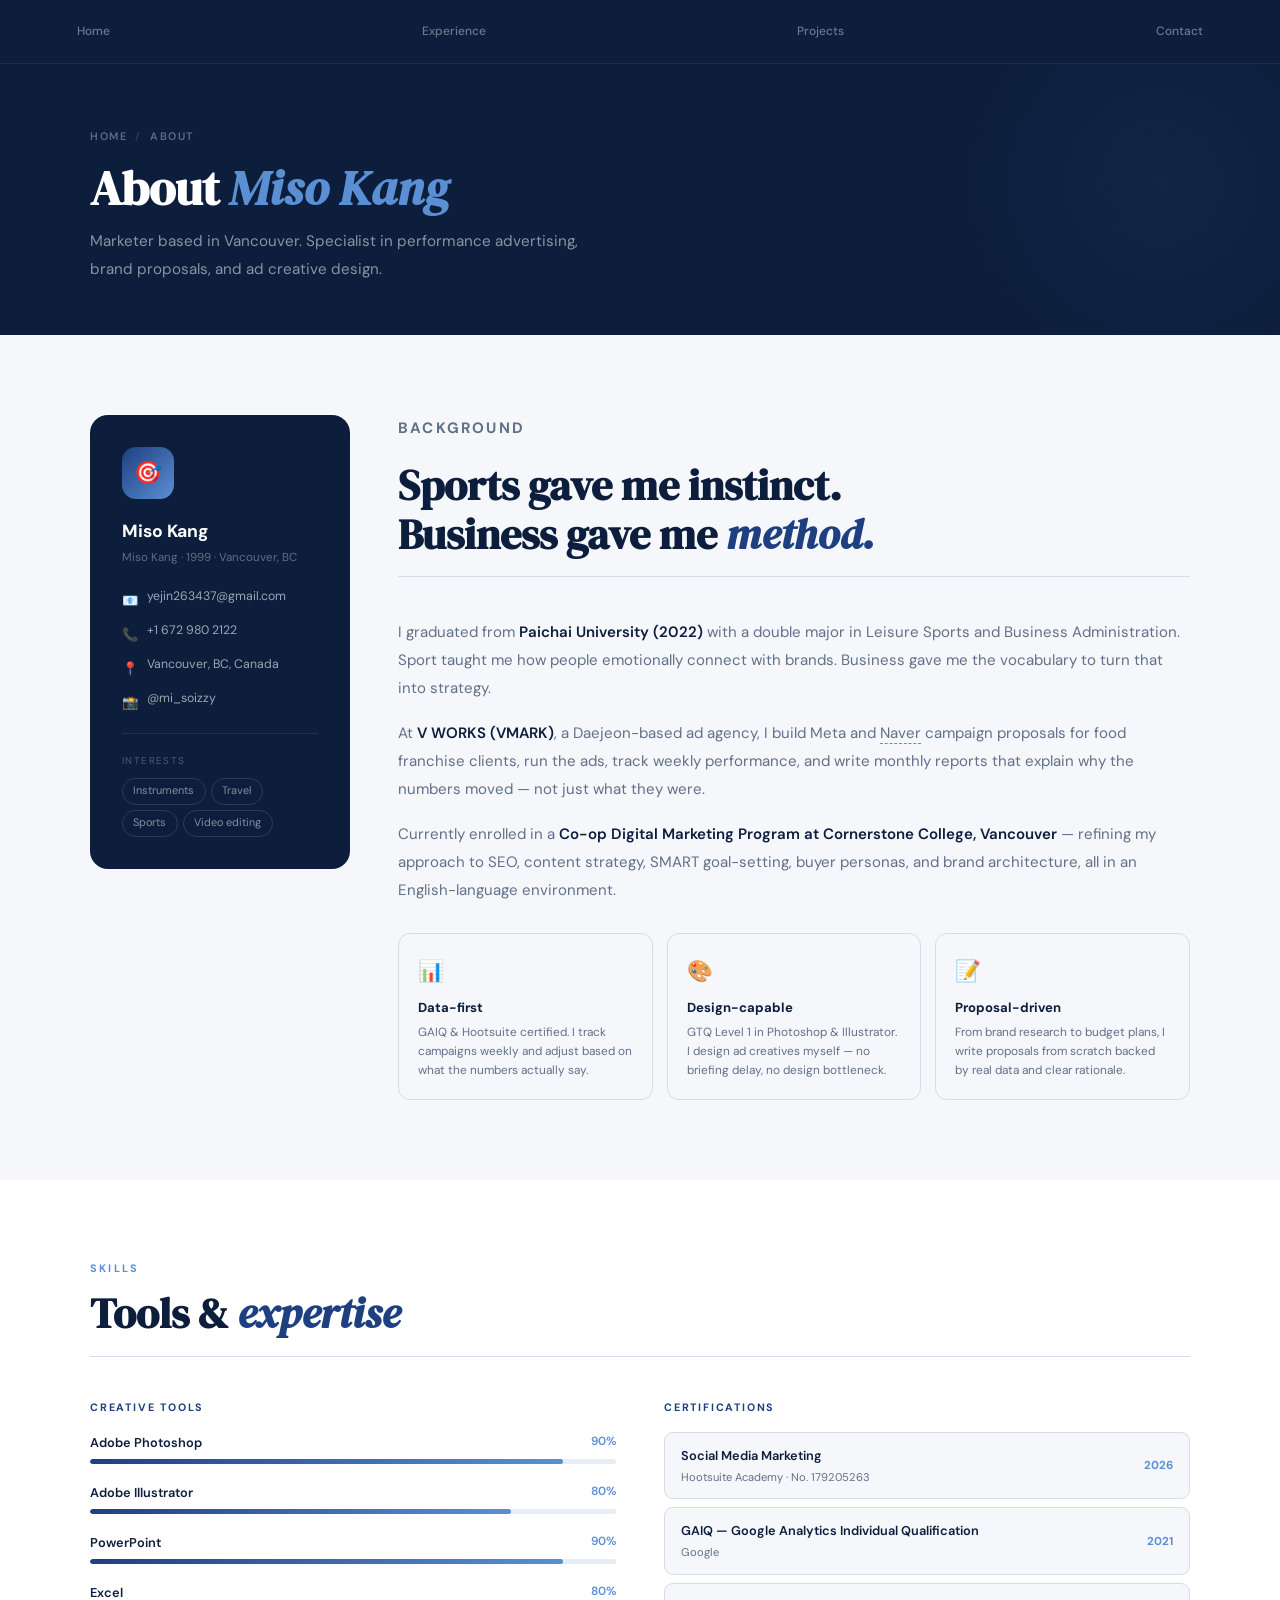
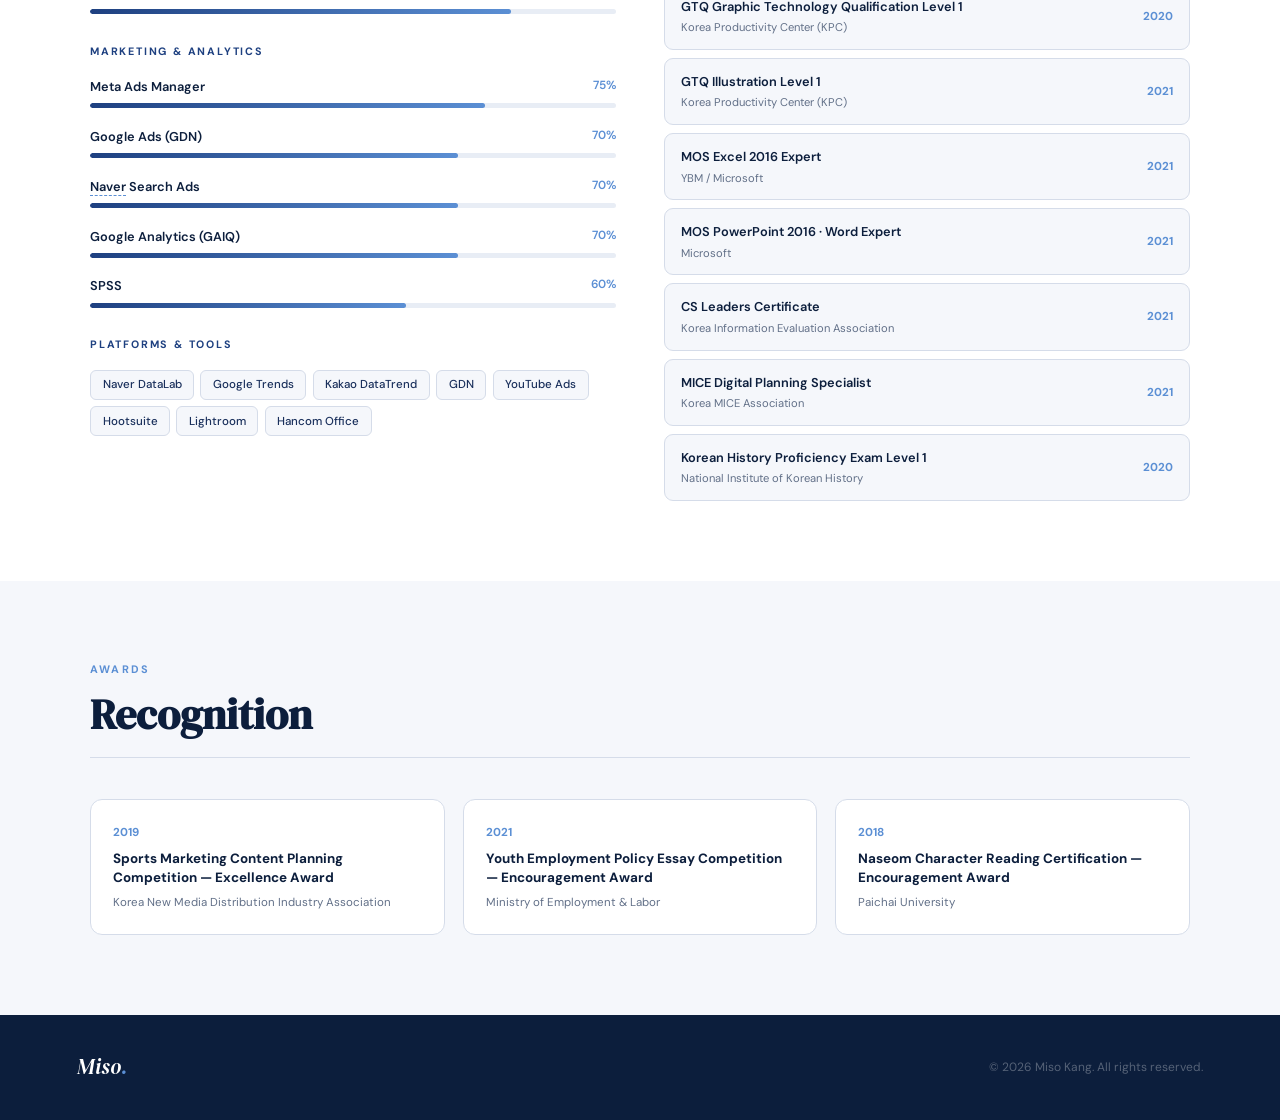
==== about.html @ 2cbbb2ab "Initial portfolio upload" ====
<!DOCTYPE html>
<html lang="en">
<head>
  <meta charset="UTF-8" />
  <meta name="viewport" content="width=device-width, initial-scale=1.0" />
  <title>About · Miso Kang</title>
  <link href="https://fonts.googleapis.com/css2?family=DM+Sans:ital,wght@0,300;0,400;0,500;0,600;0,700;1,400&family=DM+Serif+Display:ital@0;1&display=swap" rel="stylesheet" />
  <link rel="stylesheet" href="style.css" />
  <style>
    .about-g{display:grid;grid-template-columns:260px 1fr;gap:3rem;align-items:start}
    .about-sidebar{background:var(--navy);border-radius:18px;padding:2rem;position:sticky;top:84px}
    .ab-ava{width:52px;height:52px;border-radius:14px;background:linear-gradient(135deg,var(--navy3),var(--blue));display:flex;align-items:center;justify-content:center;font-size:1.4rem;margin-bottom:1.1rem}
    .ab-name{font-size:1.1rem;font-weight:700;color:#fff}
    .ab-role{font-size:.72rem;color:rgba(255,255,255,.35);margin:.12rem 0 1.3rem}
    .ab-row{display:flex;align-items:flex-start;gap:.55rem;margin-bottom:.65rem}
    .ab-icon{font-size:.82rem;width:16px;flex-shrink:0;padding-top:2px}
    .ab-text{font-size:.77rem;color:rgba(255,255,255,.6);line-height:1.4}
    .ab-sep{border:none;border-top:1px solid rgba(255,255,255,.08);margin:1.2rem 0}
    .ab-seclbl{font-size:.62rem;letter-spacing:1.4px;text-transform:uppercase;color:rgba(255,255,255,.27);margin-bottom:.55rem}
    .ab-tags{display:flex;flex-wrap:wrap;gap:.32rem}
    .ab-tag{font-size:.68rem;padding:.22rem .65rem;border-radius:50px;border:1px solid rgba(255,255,255,.13);color:rgba(255,255,255,.5)}
    .about-body p{font-size:.94rem;color:var(--grey);line-height:1.85;margin-bottom:1.1rem}
    .about-body p strong{color:var(--navy);font-weight:600}
    .about-3{display:grid;grid-template-columns:repeat(3,1fr);gap:.85rem;margin-top:1.8rem}
    .a3card{background:var(--cream);border:1px solid var(--border);border-radius:12px;padding:1.2rem}
    .a3icon{font-size:1.3rem;margin-bottom:.55rem}
    .a3title{font-size:.82rem;font-weight:700;color:var(--navy);margin-bottom:.3rem}
    .a3desc{font-size:.74rem;color:var(--grey);line-height:1.6}
    /* skills grid */
    .skills-g{display:grid;grid-template-columns:1fr 1fr;gap:3rem;align-items:start}
    @media(max-width:960px){
      .about-g{grid-template-columns:1fr}
      .about-sidebar{position:static}
      .about-3{grid-template-columns:repeat(2,1fr)}
      .skills-g{grid-template-columns:1fr}
    }
    @media(max-width:600px){.about-3{grid-template-columns:1fr}}
  </style>
</head>
<body>
<div class="page-wrap">

<!-- NAV -->
<nav>
  <a class="logo" href="index.html">Miso<span>.</span></a>
  <ul class="nav-ul" id="nav">
    <li><a href="index.html">Home</a></li>
    <li><a href="about.html" class="active">About</a></li>
    <li><a href="work.html">Experience</a></li>
    <li><a href="projects.html">Projects</a></li>
    <li><a href="contact.html" class="nav-cta">Contact</a></li>
  </ul>
  <div class="burger" onclick="toggleNav()"><span></span><span></span><span></span></div>
</nav>

<!-- PAGE HEADER -->
<div class="page-hero">
  <div class="w">
    <div class="ph-breadcrumb">Home <span>/</span> About</div>
    <h1 class="ph-title">About <em>Miso Kang</em></h1>
    <p class="ph-sub">Marketer based in Vancouver. Specialist in performance advertising, brand proposals, and ad creative design.</p>
  </div>
</div>

<!-- ABOUT -->
<section class="section section--cream">
  <div class="w">
    <div class="about-g">
      <div class="about-sidebar">
        <div class="ab-ava">🎯</div>
        <div class="ab-name">Miso Kang</div>
        <div class="ab-role">Miso Kang · 1999 · Vancouver, BC</div>
        <div class="ab-row"><span class="ab-icon">📧</span><span class="ab-text">yejin263437@gmail.com</span></div>
        <div class="ab-row"><span class="ab-icon">📞</span><span class="ab-text">+1 672 980 2122</span></div>
        <div class="ab-row"><span class="ab-icon">📍</span><span class="ab-text">Vancouver, BC, Canada</span></div>
        <div class="ab-row"><span class="ab-icon">📸</span><span class="ab-text">@mi_soizzy</span></div>
        <div class="ab-sep"></div>
        <div class="ab-seclbl">Interests</div>
        <div class="ab-tags">
          <span class="ab-tag">Instruments</span><span class="ab-tag">Travel</span>
          <span class="ab-tag">Sports</span><span class="ab-tag">Video editing</span>
        </div>
      </div>
      <div class="about-body">
        <p class="slabel">Background</p>
        <h2 class="stitle">Sports gave me instinct.<br>Business gave me <em>method.</em></h2>
        <hr class="rule" />
        <p>I graduated from <strong>Paichai University (2022)</strong> with a double major in Leisure Sports and Business Administration. Sport taught me how people emotionally connect with brands. Business gave me the vocabulary to turn that into strategy.</p>
        <p>At <strong>V WORKS (VMARK)</strong>, a Daejeon-based ad agency, I build Meta and <span class="nv">Naver</span> campaign proposals for food franchise clients, run the ads, track weekly performance, and write monthly reports that explain why the numbers moved — not just what they were.</p>
        <p>Currently enrolled in a <strong>Co-op Digital Marketing Program at Cornerstone College, Vancouver</strong> — refining my approach to SEO, content strategy, SMART goal-setting, buyer personas, and brand architecture, all in an English-language environment.</p>
        <div class="about-3">
          <div class="a3card">
            <div class="a3icon">📊</div>
            <div class="a3title">Data-first</div>
            <div class="a3desc">GAIQ &amp; Hootsuite certified. I track campaigns weekly and adjust based on what the numbers actually say.</div>
          </div>
          <div class="a3card">
            <div class="a3icon">🎨</div>
            <div class="a3title">Design-capable</div>
            <div class="a3desc">GTQ Level 1 in Photoshop &amp; Illustrator. I design ad creatives myself — no briefing delay, no design bottleneck.</div>
          </div>
          <div class="a3card">
            <div class="a3icon">📝</div>
            <div class="a3title">Proposal-driven</div>
            <div class="a3desc">From brand research to budget plans, I write proposals from scratch backed by real data and clear rationale.</div>
          </div>
        </div>
      </div>
    </div>
  </div>
</section>

<!-- SKILLS -->
<section class="section" id="skills">
  <div class="w">
    <p class="slabel">Skills</p>
    <h2 class="stitle">Tools &amp; <em>expertise</em></h2>
    <hr class="rule" />
    <div class="skills-g">
      <div>
        <p class="sg-lbl">Creative Tools</p>
        <div class="bar-item"><div class="bar-head"><span class="bar-name">Adobe Photoshop</span><span class="bar-pct">90%</span></div><div class="bar-track"><div class="bar-fill" style="--w:90%"></div></div></div>
        <div class="bar-item"><div class="bar-head"><span class="bar-name">Adobe Illustrator</span><span class="bar-pct">80%</span></div><div class="bar-track"><div class="bar-fill" style="--w:80%"></div></div></div>
        <div class="bar-item"><div class="bar-head"><span class="bar-name">PowerPoint</span><span class="bar-pct">90%</span></div><div class="bar-track"><div class="bar-fill" style="--w:90%"></div></div></div>
        <div class="bar-item"><div class="bar-head"><span class="bar-name">Excel</span><span class="bar-pct">80%</span></div><div class="bar-track"><div class="bar-fill" style="--w:80%"></div></div></div>
        <p class="sg-lbl" style="margin-top:1.8rem">Marketing &amp; Analytics</p>
        <div class="bar-item"><div class="bar-head"><span class="bar-name">Meta Ads Manager</span><span class="bar-pct">75%</span></div><div class="bar-track"><div class="bar-fill" style="--w:75%"></div></div></div>
        <div class="bar-item"><div class="bar-head"><span class="bar-name">Google Ads (GDN)</span><span class="bar-pct">70%</span></div><div class="bar-track"><div class="bar-fill" style="--w:70%"></div></div></div>
        <div class="bar-item"><div class="bar-head"><span class="bar-name"><span class="nv">Naver</span> Search Ads</span><span class="bar-pct">70%</span></div><div class="bar-track"><div class="bar-fill" style="--w:70%"></div></div></div>
        <div class="bar-item"><div class="bar-head"><span class="bar-name">Google Analytics (GAIQ)</span><span class="bar-pct">70%</span></div><div class="bar-track"><div class="bar-fill" style="--w:70%"></div></div></div>
        <div class="bar-item"><div class="bar-head"><span class="bar-name">SPSS</span><span class="bar-pct">60%</span></div><div class="bar-track"><div class="bar-fill" style="--w:60%"></div></div></div>
        <p class="sg-lbl" style="margin-top:1.8rem">Platforms &amp; Tools</p>
        <div class="tools-wrap">
          <span class="tool">Naver DataLab</span><span class="tool">Google Trends</span>
          <span class="tool">Kakao DataTrend</span><span class="tool">GDN</span>
          <span class="tool">YouTube Ads</span><span class="tool">Hootsuite</span>
          <span class="tool">Lightroom</span><span class="tool">Hancom Office</span>
        </div>
      </div>
      <div>
        <p class="sg-lbl">Certifications</p>
        <div class="cert-list">
          <div class="cert-row"><div><div class="cert-name">Social Media Marketing</div><div class="cert-org">Hootsuite Academy · No. 179205263</div></div><span class="cert-yr">2026</span></div>
          <div class="cert-row"><div><div class="cert-name">GAIQ — Google Analytics Individual Qualification</div><div class="cert-org">Google</div></div><span class="cert-yr">2021</span></div>
          <div class="cert-row"><div><div class="cert-name">GTQ Graphic Technology Qualification Level 1</div><div class="cert-org">Korea Productivity Center (KPC)</div></div><span class="cert-yr">2020</span></div>
          <div class="cert-row"><div><div class="cert-name">GTQ Illustration Level 1</div><div class="cert-org">Korea Productivity Center (KPC)</div></div><span class="cert-yr">2021</span></div>
          <div class="cert-row"><div><div class="cert-name">MOS Excel 2016 Expert</div><div class="cert-org">YBM / Microsoft</div></div><span class="cert-yr">2021</span></div>
          <div class="cert-row"><div><div class="cert-name">MOS PowerPoint 2016 · Word Expert</div><div class="cert-org">Microsoft</div></div><span class="cert-yr">2021</span></div>
          <div class="cert-row"><div><div class="cert-name">CS Leaders Certificate</div><div class="cert-org">Korea Information Evaluation Association</div></div><span class="cert-yr">2021</span></div>
          <div class="cert-row"><div><div class="cert-name">MICE Digital Planning Specialist</div><div class="cert-org">Korea MICE Association</div></div><span class="cert-yr">2021</span></div>
          <div class="cert-row"><div><div class="cert-name">Korean History Proficiency Exam Level 1</div><div class="cert-org">National Institute of Korean History</div></div><span class="cert-yr">2020</span></div>
        </div>
      </div>
    </div>
  </div>
</section>

<!-- AWARDS -->
<section class="section section--cream">
  <div class="w">
    <p class="slabel">Awards</p>
    <h2 class="stitle">Recognition</h2>
    <hr class="rule" />
    <div class="awards-g">
      <div class="aw-card fade-in"><div class="aw-yr">2019</div><div class="aw-title">Sports Marketing Content Planning Competition — Excellence Award</div><div class="aw-org">Korea New Media Distribution Industry Association</div></div>
      <div class="aw-card fade-in"><div class="aw-yr">2021</div><div class="aw-title">Youth Employment Policy Essay Competition — Encouragement Award</div><div class="aw-org">Ministry of Employment &amp; Labor</div></div>
      <div class="aw-card fade-in"><div class="aw-yr">2018</div><div class="aw-title">Naseom Character Reading Certification — Encouragement Award</div><div class="aw-org">Paichai University</div></div>
    </div>
  </div>
</section>

</div><!-- /page-wrap -->

<!-- FOOTER -->
<footer>
  <div class="fl">Miso<span>.</span></div>
  <p class="fc">© 2026 Miso Kang. All rights reserved.</p>
  <nav class="flinks">
    <a href="index.html">Home</a><a href="work.html">Experience</a>
    <a href="projects.html">Projects</a><a href="contact.html">Contact</a>
  </nav>
</footer>
<button class="back-top" id="bt" onclick="scrollTo({top:0,behavior:'smooth'})">↑</button>

<script>
function toggleNav(){document.getElementById('nav').classList.toggle('open')}
addEventListener('scroll',()=>document.getElementById('bt').classList.toggle('show',scrollY>400));
// skill bars animate on scroll
const bars=document.querySelectorAll('.bar-fill');
const bio=new IntersectionObserver(es=>{es.forEach(e=>{if(e.isIntersecting)e.target.classList.add('on')})},{threshold:.3});
bars.forEach(b=>bio.observe(b));
// fade in
const fio=new IntersectionObserver(es=>{es.forEach(e=>{if(e.isIntersecting){e.target.classList.add('on');fio.unobserve(e.target)}})},{threshold:.08});
document.querySelectorAll('.fade-in').forEach(el=>fio.observe(el));
</script>
</body>
</html>
---- style.css ----
/* ─── RESET & TOKENS ─── */
*,*::before,*::after{box-sizing:border-box;margin:0;padding:0}
:root{
  --navy:#0C1E3C;--navy2:#1A305C;--navy3:#1E4080;
  --blue:#5B8FD4;--blue-lt:#A8C8FF;
  --white:#fff;--cream:#F5F7FB;--mid:#E8EDF5;
  --grey:#627088;--border:#D5DCE9;
  --radius:14px;
}
html{scroll-behavior:smooth}
body{font-family:'DM Sans',sans-serif;color:var(--navy);background:var(--white);line-height:1.65;-webkit-font-smoothing:antialiased}
a{text-decoration:none;color:inherit}
img{max-width:100%;display:block}
::-webkit-scrollbar{width:5px}
::-webkit-scrollbar-track{background:var(--cream)}
::-webkit-scrollbar-thumb{background:var(--navy3);border-radius:3px}

/* ─── NAV ─── */
nav{position:fixed;top:0;left:0;right:0;z-index:200;height:64px;padding:0 6%;display:flex;align-items:center;justify-content:space-between;background:var(--navy);border-bottom:1px solid rgba(255,255,255,.06)}
.logo{font-size:.92rem;font-weight:700;color:#fff;letter-spacing:.3px}
.logo span{color:var(--blue)}
.nav-ul{list-style:none;display:flex;align-items:center;gap:2rem}
.nav-ul a{font-size:.82rem;color:rgba(255,255,255,.5);font-weight:500;transition:color .2s;padding:.3rem 0;position:relative}
.nav-ul a:hover,.nav-ul a.active{color:#fff}
.nav-ul a.active::after{content:'';position:absolute;bottom:-2px;left:0;right:0;height:2px;background:var(--blue);border-radius:2px}
.nav-ul .nav-cta{background:var(--blue);color:var(--navy)!important;padding:.38rem 1.1rem;border-radius:6px;font-weight:700!important}
.nav-ul .nav-cta:hover{background:#fff!important}
.nav-ul .nav-cta.active::after{display:none}
.burger{display:none;flex-direction:column;gap:5px;cursor:pointer;padding:4px}
.burger span{display:block;width:22px;height:2px;background:#fff;transition:.3s}

/* ─── PAGE WRAPPER ─── */
.page-wrap{padding-top:64px;min-height:100vh}

/* ─── SECTION COMMONS ─── */
.section{padding:80px 6%}
.section--cream{background:var(--cream)}
.section--navy{background:var(--navy)}
.w{max-width:1100px;margin:0 auto}
.slabel{font-size:.68rem;font-weight:700;letter-spacing:2.2px;text-transform:uppercase;color:var(--blue);margin-bottom:.7rem}
.stitle{font-family:'DM Serif Display',serif;font-size:clamp(1.8rem,3.4vw,2.6rem);color:var(--navy);line-height:1.18;margin-bottom:.6rem}
.stitle em{font-style:italic;color:var(--navy3)}
.stitle--white{color:#fff}
.stitle--white em{color:var(--blue)}
.ssub{font-size:.93rem;color:var(--grey);line-height:1.85;max-width:520px}
.rule{border:none;border-top:1px solid var(--border);margin:1.1rem 0 2.6rem}

/* ─── PAGE HEADER BANNER ─── */
.page-hero{background:var(--navy);padding:64px 6% 52px;position:relative;overflow:hidden}
.page-hero::before{content:'';position:absolute;top:-80px;right:-80px;width:400px;height:400px;border-radius:50%;background:radial-gradient(circle,rgba(91,143,212,.06) 0%,transparent 70%);pointer-events:none}
.page-hero .w{position:relative}
.ph-breadcrumb{font-size:.68rem;font-weight:600;letter-spacing:1.6px;text-transform:uppercase;color:rgba(255,255,255,.35);margin-bottom:1rem;display:flex;align-items:center;gap:.5rem}
.ph-breadcrumb span{color:rgba(255,255,255,.15)}
.ph-title{font-family:'DM Serif Display',serif;font-size:clamp(2rem,4vw,3rem);color:#fff;line-height:1.12;margin-bottom:.8rem}
.ph-title em{font-style:italic;color:var(--blue)}
.ph-sub{font-size:.95rem;color:rgba(255,255,255,.52);max-width:500px;line-height:1.8}

/* ─── BUTTONS ─── */
.btn{display:inline-flex;align-items:center;gap:.4rem;padding:.72rem 1.7rem;border-radius:7px;font-size:.88rem;font-weight:600;transition:.2s;white-space:nowrap;cursor:pointer;border:none}
.btn-fill{background:var(--blue);color:var(--navy)}
.btn-fill:hover{background:#fff;color:var(--navy)}
.btn-ghost{border:1.5px solid rgba(255,255,255,.22);color:rgba(255,255,255,.8);background:transparent}
.btn-ghost:hover{border-color:rgba(255,255,255,.55);background:rgba(255,255,255,.05)}
.btn-outline{border:1.5px solid var(--border);color:var(--navy);background:transparent}
.btn-outline:hover{border-color:var(--navy3);background:var(--cream)}

/* ─── TIMELINE ─── */
.exp-g{display:grid;grid-template-columns:1fr 1fr;gap:3.5rem}
.exp-col-lbl{font-size:.67rem;font-weight:700;letter-spacing:2px;text-transform:uppercase;color:var(--navy3);padding-bottom:.75rem;border-bottom:2px solid var(--navy);margin-bottom:2rem}
.tl{position:relative;padding-left:1.5rem}
.tl::before{content:'';position:absolute;left:5px;top:6px;bottom:0;width:1px;background:var(--border)}
.tl-item{position:relative;margin-bottom:2rem}
.tl-item::before{content:'';position:absolute;left:-1.5rem;top:5px;width:10px;height:10px;border-radius:50%;background:var(--navy3);border:2.5px solid var(--white);box-shadow:0 0 0 1px var(--navy3)}
.tl-period{font-size:.67rem;font-weight:700;color:var(--blue);margin-bottom:.22rem;letter-spacing:.4px}
.tl-role{font-size:.92rem;font-weight:700;color:var(--navy);margin-bottom:.12rem}
.tl-org{font-size:.77rem;color:var(--grey);margin-bottom:.4rem}
.tl-desc{font-size:.78rem;color:var(--grey);line-height:1.72}
.tl-tags{display:flex;flex-wrap:wrap;gap:.28rem;margin-top:.5rem}
.tl-tag{font-size:.64rem;font-weight:600;padding:.14rem .52rem;border-radius:4px;background:var(--cream);color:var(--navy2);border:1px solid var(--border)}

/* ─── SKILL BARS ─── */
.sg-lbl{font-size:.67rem;font-weight:700;letter-spacing:1.8px;text-transform:uppercase;color:var(--navy3);margin-bottom:1rem}
.bar-item{margin-bottom:1.1rem}
.bar-head{display:flex;justify-content:space-between;margin-bottom:.38rem}
.bar-name{font-size:.8rem;font-weight:600;color:var(--navy)}
.bar-pct{font-size:.74rem;font-weight:600;color:var(--blue)}
.bar-track{height:5px;background:var(--mid);border-radius:10px;overflow:hidden}
.bar-fill{height:100%;border-radius:10px;background:linear-gradient(90deg,var(--navy3),var(--blue));width:0%;transform-origin:left;transition:width 1s cubic-bezier(.4,0,.2,1)}
.bar-fill.on{width:var(--w,0%)}

/* ─── CERTIFICATIONS ─── */
.cert-list{display:flex;flex-direction:column;gap:.5rem}
.cert-row{display:flex;justify-content:space-between;align-items:center;padding:.75rem 1rem;background:var(--cream);border-radius:9px;border:1px solid var(--border)}
.cert-name{font-size:.8rem;font-weight:600;color:var(--navy)}
.cert-org{font-size:.7rem;color:var(--grey);margin-top:.1rem}
.cert-yr{font-size:.72rem;font-weight:700;color:var(--blue);white-space:nowrap;margin-left:.8rem}

/* ─── PROJECT CARDS ─── */
.proj-grid{display:grid;grid-template-columns:repeat(3,1fr);gap:1.3rem}
.pcard{background:var(--white);border:1px solid var(--border);border-radius:var(--radius);overflow:hidden;cursor:pointer;transition:.22s}
.pcard:hover{border-color:var(--navy3);box-shadow:0 12px 36px rgba(12,30,60,.11);transform:translateY(-4px)}
.pcard-thumb{height:160px;display:flex;flex-direction:column;justify-content:flex-end;padding:1.2rem;position:relative;overflow:hidden;background-size:cover;background-position:center}
.t0{background:linear-gradient(145deg,#05111F 0%,#0C2952 60%,#1a3d6e 100%)}
.t1{background:linear-gradient(145deg,#0C1E3C 0%,#1E4080 100%)}
.t2{background:linear-gradient(145deg,#122040 0%,#2D5A9E 100%)}
.t3{background:linear-gradient(145deg,#0F2446 0%,#3A72B8 100%)}
.t4{background:linear-gradient(145deg,#071629 0%,#163870 100%)}
.t5{background:linear-gradient(145deg,#0A1C38 0%,#254780 100%)}
.t6{background:linear-gradient(145deg,#1a2e4a 0%,#3D6E9E 100%)}
.pcard-thumb-yr{font-family:'DM Serif Display',serif;font-size:3.2rem;color:rgba(255,255,255,.07);position:absolute;right:.8rem;bottom:-.4rem;line-height:1;font-style:italic;pointer-events:none}
.pcard-thumb-tag{font-size:.65rem;font-weight:700;color:rgba(255,255,255,.5);letter-spacing:1px;text-transform:uppercase;position:relative}
.pcard-body{padding:1.3rem}
.pcard-org{font-size:.68rem;font-weight:700;letter-spacing:1.2px;text-transform:uppercase;color:var(--blue);margin-bottom:.4rem}
.pcard-title{font-family:'DM Serif Display',serif;font-size:1rem;color:var(--navy);line-height:1.3;margin-bottom:.55rem}
.pcard-desc{font-size:.75rem;color:var(--grey);line-height:1.7;margin-bottom:.8rem}
.pcard-tags{display:flex;flex-wrap:wrap;gap:.3rem;margin-bottom:.9rem}
.ptag{font-size:.62rem;font-weight:600;padding:.14rem .5rem;background:var(--cream);border:1px solid var(--border);border-radius:4px;color:var(--navy2)}
.pcard-cta{font-size:.72rem;font-weight:700;color:var(--blue);display:flex;align-items:center;gap:.3rem}
.pcard-cta::after{content:'→'}

/* ─── MODAL ─── */
.modal-overlay{position:fixed;inset:0;background:rgba(7,16,32,.75);backdrop-filter:blur(6px);z-index:1000;display:flex;align-items:center;justify-content:center;padding:1.5rem;opacity:0;visibility:hidden;transition:opacity .28s,visibility .28s}
.modal-overlay.open{opacity:1;visibility:visible}
.modal{background:var(--white);border-radius:20px;max-width:780px;width:100%;max-height:88vh;overflow-y:auto;position:relative;transform:translateY(16px);transition:transform .3s cubic-bezier(.34,1.56,.64,1)}
.modal-overlay.open .modal{transform:translateY(0)}
.modal-close{position:sticky;top:0;float:right;width:34px;height:34px;border-radius:8px;background:var(--cream);border:1px solid var(--border);cursor:pointer;font-size:.85rem;display:flex;align-items:center;justify-content:center;margin:.9rem .9rem 0 0;z-index:10;transition:.2s}
.modal-close:hover{background:var(--navy);color:#fff}
.modal-header{padding:0 2rem 1.5rem}
.modal-tag{font-size:.66rem;font-weight:700;letter-spacing:1.6px;text-transform:uppercase;color:var(--blue);margin-bottom:.5rem}
.modal-title{font-family:'DM Serif Display',serif;font-size:1.4rem;color:var(--navy);line-height:1.25;margin-bottom:.35rem}
.modal-org{font-size:.78rem;color:var(--grey)}
.modal-body{padding:0 2rem 2rem}
.modal-section{margin-bottom:1.8rem}
.ms-title{font-size:.7rem;font-weight:700;letter-spacing:1.4px;text-transform:uppercase;color:var(--navy3);margin-bottom:.85rem;padding-bottom:.5rem;border-bottom:1px solid var(--border)}
.ms-p{font-size:.84rem;color:var(--grey);line-height:1.82;margin-bottom:.7rem}
.ms-grid{display:grid;grid-template-columns:repeat(2,1fr);gap:.75rem}
.ms-card{background:var(--cream);border:1px solid var(--border);border-radius:10px;padding:1rem}
.ms-card-icon{font-size:1.1rem;margin-bottom:.4rem}
.ms-card-title{font-size:.79rem;font-weight:700;color:var(--navy);margin-bottom:.3rem}
.ms-card-desc{font-size:.74rem;color:var(--grey);line-height:1.65}
.ms-img-row{display:grid;grid-template-columns:repeat(2,1fr);gap:.8rem;margin-top:.8rem}
.ms-img{width:100%;border-radius:10px;border:1px solid var(--border);object-fit:cover}
.ms-img-cap{font-size:.68rem;color:var(--grey);text-align:center;margin-top:.3rem}
.ms-data-row{display:grid;grid-template-columns:repeat(3,1fr);gap:.75rem;margin-bottom:.8rem}
.ms-data-card{background:var(--navy);border-radius:10px;padding:1rem;text-align:center}
.ms-data-num{font-family:'DM Serif Display',serif;font-size:1.6rem;color:#fff;line-height:1}
.ms-data-num span{font-size:.9rem;color:var(--blue-lt)}
.ms-data-lbl{font-size:.68rem;color:rgba(255,255,255,.45);margin-top:.35rem}
.ms-tags{display:flex;flex-wrap:wrap;gap:.4rem}
.ms-tag{font-size:.72rem;font-weight:600;padding:.28rem .75rem;background:var(--navy);color:var(--blue-lt);border-radius:50px}
.funnel-row{display:grid;grid-template-columns:repeat(3,1fr);gap:.75rem}
.funnel-card{border-radius:10px;padding:1.1rem;border:1px solid}
.fc-tofu{background:#eef5ff;border-color:#b8d4f8}
.fc-mofu{background:#f0f4ff;border-color:#c0cefd}
.fc-bofu{background:#e8f9f0;border-color:#a3dcc0}
.fc-label{font-size:.63rem;font-weight:800;letter-spacing:1.4px;text-transform:uppercase;margin-bottom:.35rem}
.fc-tofu .fc-label{color:#2d6fc2}
.fc-mofu .fc-label{color:#4060c8}
.fc-bofu .fc-label{color:#1e7a4a}
.fc-title{font-size:.82rem;font-weight:700;color:var(--navy);margin-bottom:.3rem}
.fc-desc{font-size:.72rem;color:var(--grey);line-height:1.6}

/* ─── AD WORK METRICS ─── */
.metrics-row{display:grid;grid-template-columns:repeat(4,1fr);gap:1rem;margin:2rem 0}
.mcard{background:rgba(255,255,255,.05);border:1px solid rgba(255,255,255,.1);border-radius:12px;padding:1.3rem;text-align:center}
.mcard-val{font-family:'DM Serif Display',serif;font-size:2rem;color:#fff;line-height:1}
.mcard-val span{font-size:1rem;color:var(--blue-lt)}
.mcard-lbl{font-size:.68rem;color:rgba(255,255,255,.4);margin-top:.4rem}
.work-grid{display:grid;grid-template-columns:repeat(3,1fr);gap:1rem;margin-top:2rem}
.wcard{background:rgba(255,255,255,.04);border:1px solid rgba(255,255,255,.1);border-radius:12px;padding:1.3rem;transition:.2s}
.wcard:hover{background:rgba(255,255,255,.07)}
.wcard-num{font-size:.65rem;font-weight:700;letter-spacing:1.2px;text-transform:uppercase;color:var(--blue-lt);margin-bottom:.5rem}
.wcard-title{font-size:.85rem;font-weight:700;color:#fff;margin-bottom:.45rem}
.wcard-desc{font-size:.75rem;color:rgba(255,255,255,.5);line-height:1.7}
.client-lbl{font-size:.68rem;font-weight:700;letter-spacing:1.4px;text-transform:uppercase;color:rgba(255,255,255,.3);margin-bottom:.75rem}
.client-chips{display:flex;flex-wrap:wrap;gap:.45rem;margin-bottom:2rem}
.cc{font-size:.72rem;padding:.28rem .75rem;border-radius:50px;background:rgba(255,255,255,.06);border:1px solid rgba(255,255,255,.1);color:rgba(255,255,255,.65)}

/* ─── AWARDS ─── */
.awards-g{display:grid;grid-template-columns:repeat(3,1fr);gap:1.1rem}
.aw-card{background:var(--white);border:1px solid var(--border);border-radius:12px;padding:1.4rem;transition:.2s}
.aw-card:hover{border-color:var(--navy3);box-shadow:0 8px 24px rgba(12,30,60,.08)}
.aw-yr{font-size:.72rem;font-weight:700;color:var(--blue);margin-bottom:.5rem}
.aw-title{font-size:.84rem;font-weight:700;color:var(--navy);line-height:1.4;margin-bottom:.35rem}
.aw-org{font-size:.72rem;color:var(--grey)}

/* ─── TOOLS ─── */
.tools-wrap{display:flex;flex-wrap:wrap;gap:.4rem;margin-top:.4rem}
.tool{font-size:.72rem;padding:.28rem .72rem;border-radius:6px;background:var(--cream);border:1px solid var(--border);color:var(--navy2);font-weight:500}

/* ─── CONTACT FORM ─── */
.contact-g{display:grid;grid-template-columns:1fr 1.4fr;gap:4rem;align-items:start}
.ci{display:flex;align-items:flex-start;gap:1rem;margin-bottom:1.4rem}
.ci-icon{font-size:1.1rem;width:38px;height:38px;background:var(--cream);border:1px solid var(--border);border-radius:9px;display:flex;align-items:center;justify-content:center;flex-shrink:0}
.ci-lbl{display:block;font-size:.67rem;font-weight:700;letter-spacing:1px;text-transform:uppercase;color:var(--grey);margin-bottom:.18rem}
.ci-val{font-size:.86rem;font-weight:600;color:var(--navy)}
.cform{background:var(--cream);border:1px solid var(--border);border-radius:16px;padding:2rem}
.frow{display:grid;grid-template-columns:1fr 1fr;gap:1rem}
.fg{margin-bottom:1.1rem}
.fg label{display:block;font-size:.72rem;font-weight:700;color:var(--navy2);margin-bottom:.45rem;letter-spacing:.3px}
.fg input,.fg textarea,.fg select{width:100%;padding:.72rem 1rem;border:1.5px solid var(--border);border-radius:8px;font-size:.86rem;font-family:inherit;background:var(--white);color:var(--navy);outline:none;transition:border-color .2s}
.fg input:focus,.fg textarea:focus{border-color:var(--navy3)}
.fg textarea{resize:vertical;min-height:120px}
.submit{width:100%;padding:.85rem;background:var(--navy);color:#fff;border:none;border-radius:8px;font-size:.9rem;font-weight:700;cursor:pointer;transition:.2s;font-family:inherit}
.submit:hover{background:var(--navy3)}

/* ─── FOOTER ─── */
footer{background:var(--navy);padding:2.2rem 6%;display:flex;align-items:center;justify-content:space-between;gap:1rem;flex-wrap:wrap}
.fl{font-family:'DM Serif Display',serif;font-size:1.3rem;color:#fff;font-style:italic}
.fl span{color:var(--blue)}
.fc{font-size:.75rem;color:rgba(255,255,255,.3)}
.flinks{display:flex;gap:1.6rem}
.flinks a{font-size:.75rem;color:rgba(255,255,255,.4);font-weight:500;transition:color .2s}
.flinks a:hover{color:#fff}

/* ─── NAVER TOOLTIP ─── */
.nv{border-bottom:1px dashed var(--blue);cursor:help;position:relative;white-space:nowrap}
.nv::after{content:"Korea's #1 search engine (think Google)";position:absolute;bottom:calc(100% + 6px);left:50%;transform:translateX(-50%);background:var(--navy);color:#fff;font-size:.65rem;font-weight:500;padding:.35rem .75rem;border-radius:6px;white-space:nowrap;pointer-events:none;opacity:0;transition:opacity .18s;z-index:50;font-family:'DM Sans',sans-serif}
.nv::before{content:'';position:absolute;bottom:calc(100% + 1px);left:50%;transform:translateX(-50%);border:5px solid transparent;border-top-color:var(--navy);pointer-events:none;opacity:0;transition:opacity .18s}
.nv:hover::after,.nv:hover::before{opacity:1}

/* ─── BACK TO TOP ─── */
.back-top{position:fixed;bottom:2rem;right:2rem;width:40px;height:40px;border-radius:10px;background:var(--navy3);color:#fff;border:none;cursor:pointer;font-size:1rem;display:flex;align-items:center;justify-content:center;opacity:0;transform:translateY(10px);transition:.3s;z-index:100}
.back-top.show{opacity:1;transform:translateY(0)}

/* ─── FADE IN ─── */
.fade-in{opacity:0;transform:translateY(18px);transition:opacity .45s ease,transform .45s ease}
.fade-in.on{opacity:1;transform:translateY(0)}

/* ─── RESPONSIVE ─── */
@media(max-width:1020px){
  .proj-grid{grid-template-columns:repeat(2,1fr)}
  .exp-g{grid-template-columns:1fr}
  .about-g{grid-template-columns:1fr}
  .about-sidebar{position:static}
  .metrics-row{grid-template-columns:repeat(2,1fr)}
  .work-grid{grid-template-columns:repeat(2,1fr)}
  .contact-g{grid-template-columns:1fr}
  .ms-grid{grid-template-columns:1fr}
  .funnel-row{grid-template-columns:1fr}
  .awards-g{grid-template-columns:repeat(2,1fr)}
}
@media(max-width:640px){
  .proj-grid{grid-template-columns:1fr}
  .metrics-row{grid-template-columns:repeat(2,1fr)}
  .work-grid{grid-template-columns:1fr}
  .frow{grid-template-columns:1fr}
  .hero-wrap{grid-template-columns:1fr}
  .hero-card{display:none}
  .nav-ul{display:none;position:absolute;top:64px;left:0;right:0;background:var(--navy);flex-direction:column;padding:1.2rem 6%;gap:0;border-top:1px solid rgba(255,255,255,.08)}
  .nav-ul.open{display:flex}
  .nav-ul li{width:100%;border-bottom:1px solid rgba(255,255,255,.06);padding:.7rem 0}
  .burger{display:flex}
  .awards-g{grid-template-columns:1fr}
  .ms-data-row{grid-template-columns:repeat(2,1fr)}
}
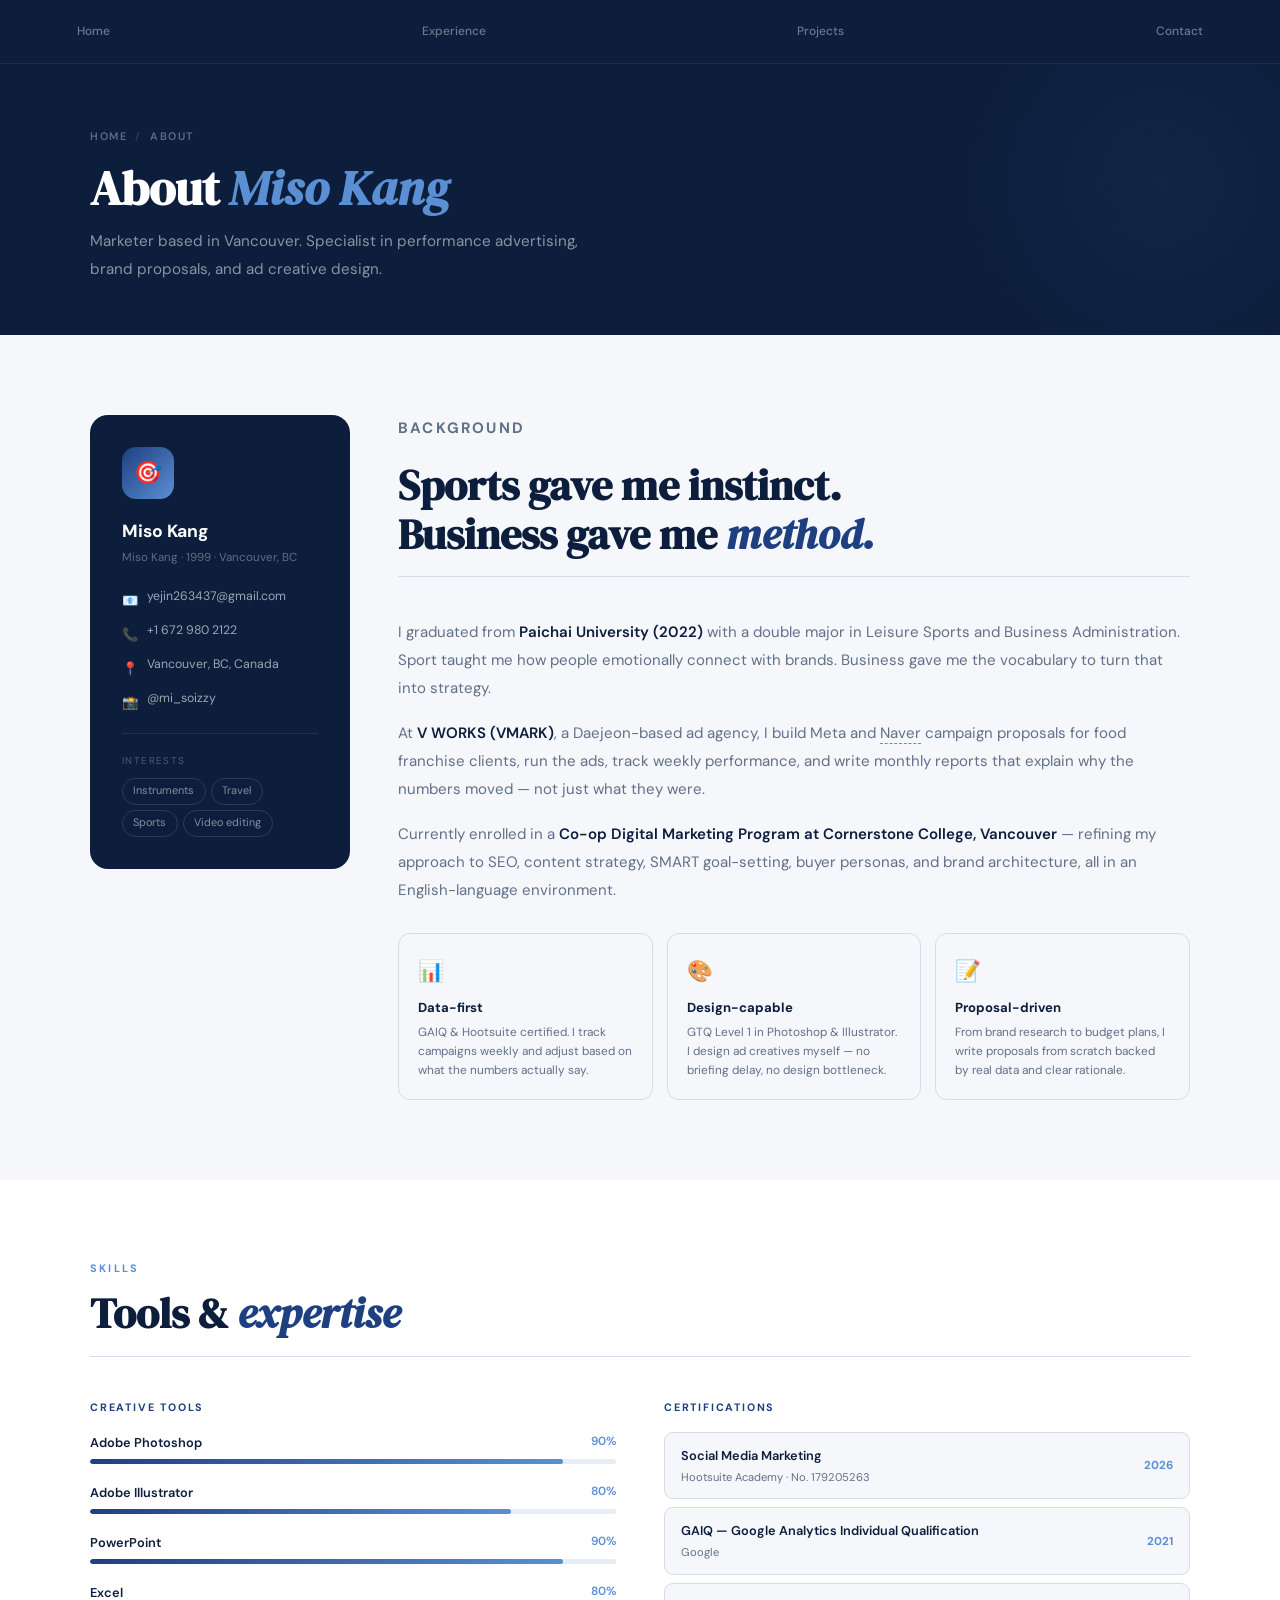
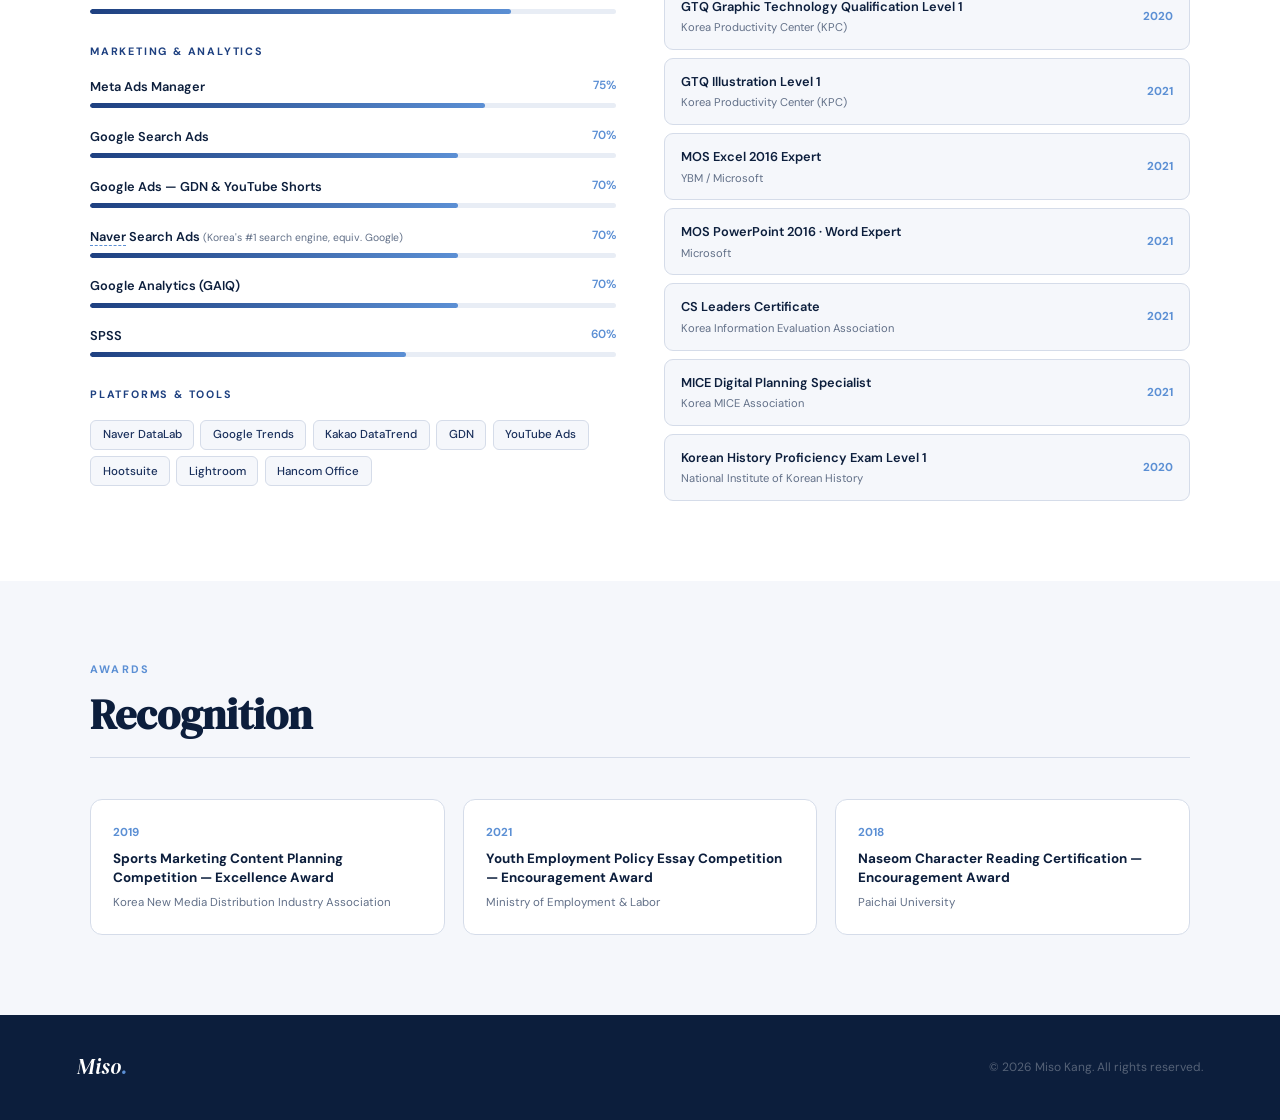
==== commit 51ce0838: "Add UniSupplePack + 2000 Cigars projects, update Google Ads mentions, connect Formspree - projects.h" ====
--- a/about.html
+++ b/about.html
@@ -125,8 +125,9 @@
         <div class="bar-item"><div class="bar-head"><span class="bar-name">Excel</span><span class="bar-pct">80%</span></div><div class="bar-track"><div class="bar-fill" style="--w:80%"></div></div></div>
         <p class="sg-lbl" style="margin-top:1.8rem">Marketing &amp; Analytics</p>
         <div class="bar-item"><div class="bar-head"><span class="bar-name">Meta Ads Manager</span><span class="bar-pct">75%</span></div><div class="bar-track"><div class="bar-fill" style="--w:75%"></div></div></div>
-        <div class="bar-item"><div class="bar-head"><span class="bar-name">Google Ads (GDN)</span><span class="bar-pct">70%</span></div><div class="bar-track"><div class="bar-fill" style="--w:70%"></div></div></div>
-        <div class="bar-item"><div class="bar-head"><span class="bar-name"><span class="nv">Naver</span> Search Ads</span><span class="bar-pct">70%</span></div><div class="bar-track"><div class="bar-fill" style="--w:70%"></div></div></div>
+        <div class="bar-item"><div class="bar-head"><span class="bar-name">Google Search Ads</span><span class="bar-pct">70%</span></div><div class="bar-track"><div class="bar-fill" style="--w:70%"></div></div></div>
+        <div class="bar-item"><div class="bar-head"><span class="bar-name">Google Ads — GDN &amp; YouTube Shorts</span><span class="bar-pct">70%</span></div><div class="bar-track"><div class="bar-fill" style="--w:70%"></div></div></div>
+        <div class="bar-item"><div class="bar-head"><span class="bar-name"><span class="nv">Naver</span> Search Ads <span style="font-size:.65rem;color:var(--grey);font-weight:400">(Korea's #1 search engine, equiv. Google)</span></span><span class="bar-pct">70%</span></div><div class="bar-track"><div class="bar-fill" style="--w:70%"></div></div></div>
         <div class="bar-item"><div class="bar-head"><span class="bar-name">Google Analytics (GAIQ)</span><span class="bar-pct">70%</span></div><div class="bar-track"><div class="bar-fill" style="--w:70%"></div></div></div>
         <div class="bar-item"><div class="bar-head"><span class="bar-name">SPSS</span><span class="bar-pct">60%</span></div><div class="bar-track"><div class="bar-fill" style="--w:60%"></div></div></div>
         <p class="sg-lbl" style="margin-top:1.8rem">Platforms &amp; Tools</p>
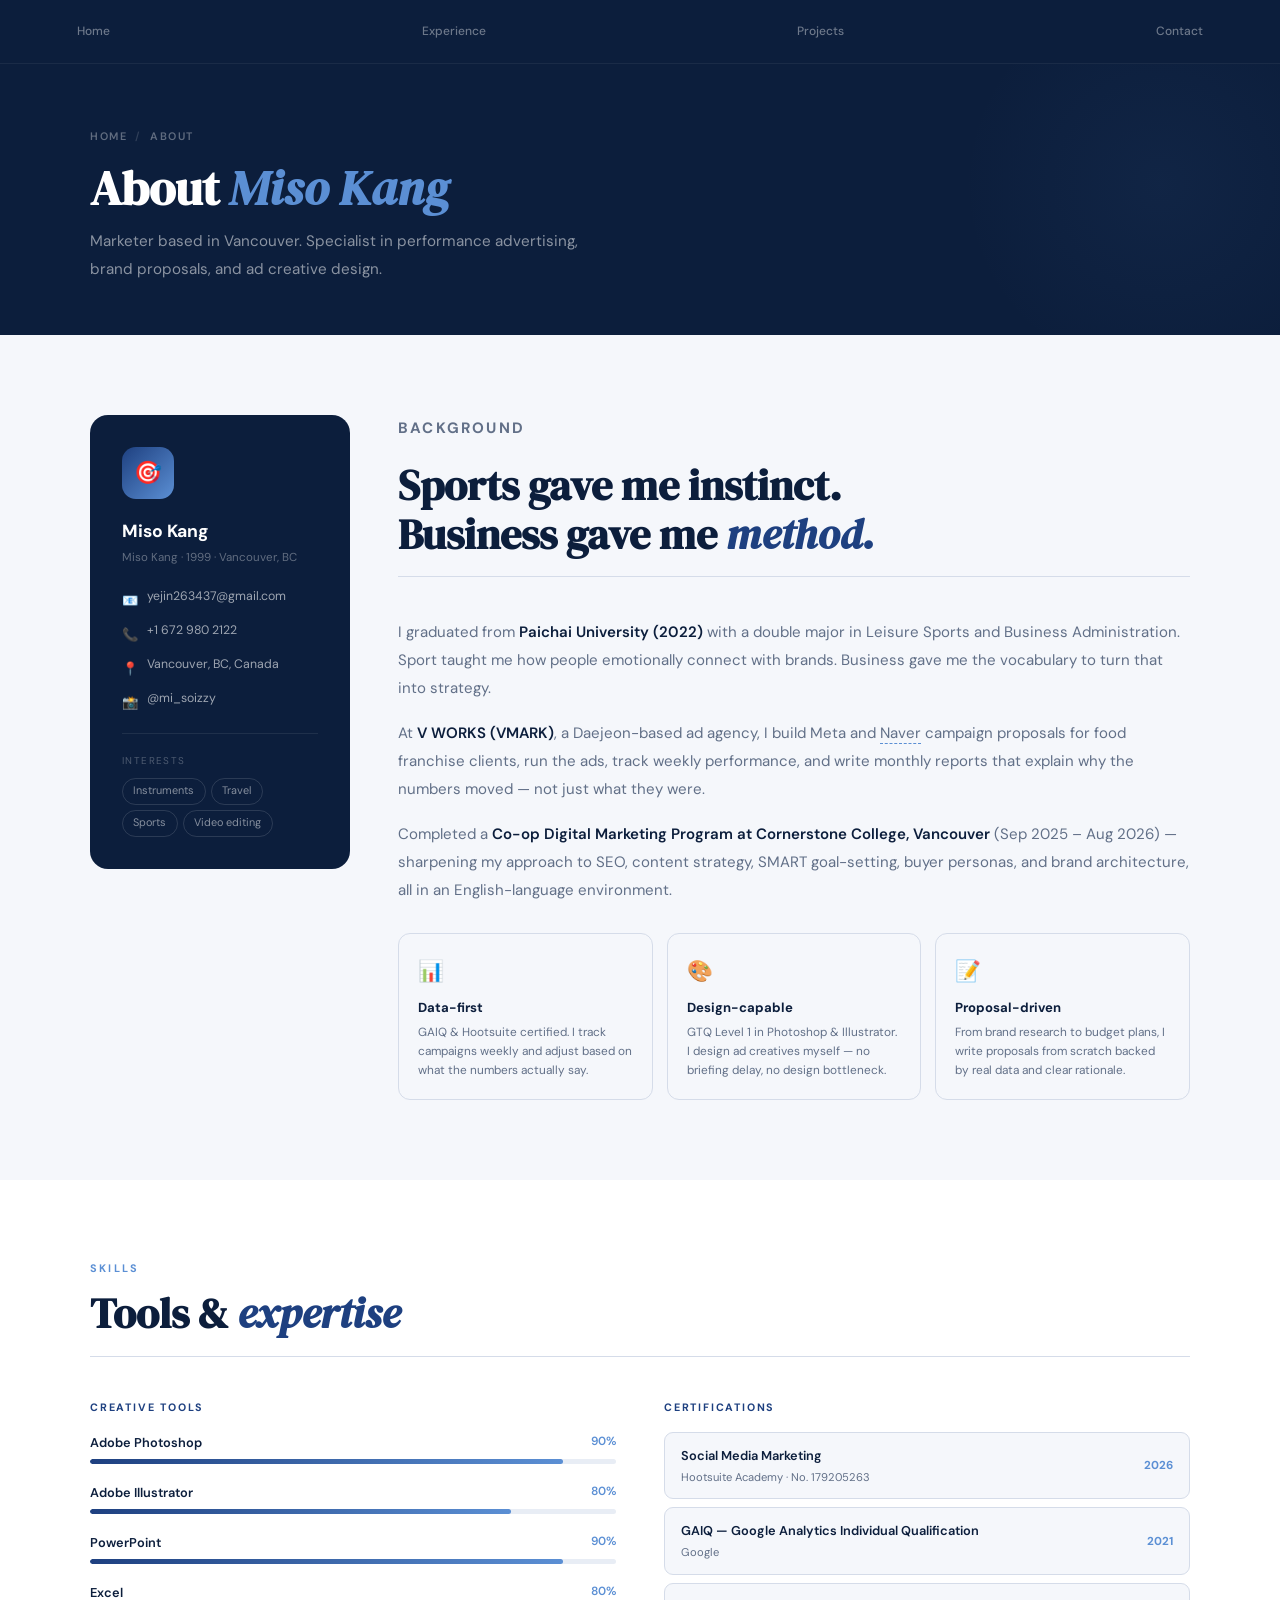
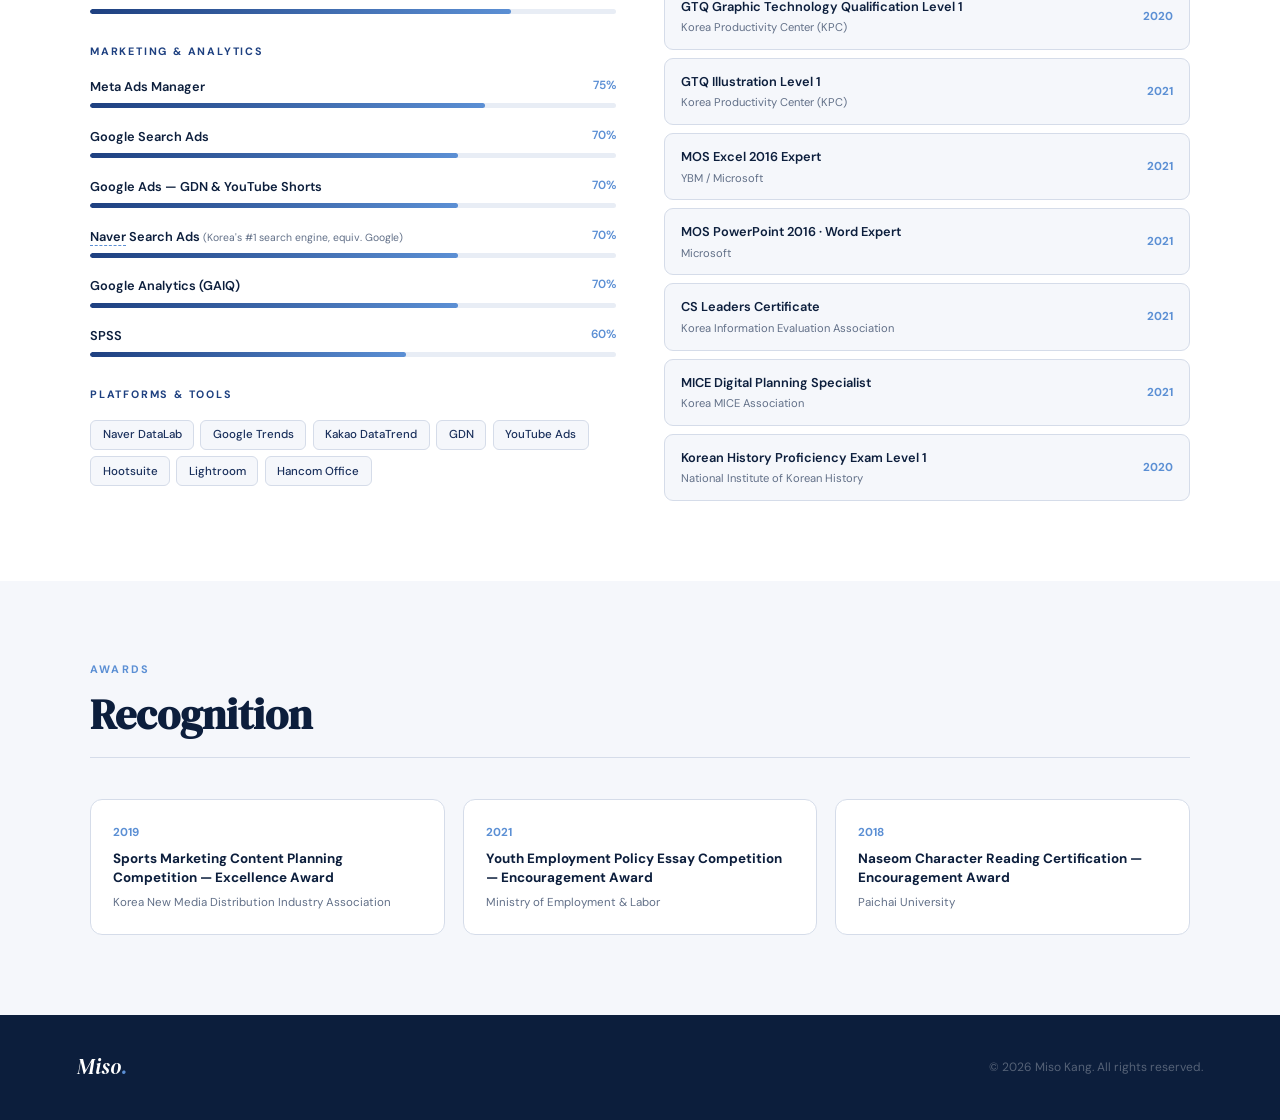
==== commit 907a5bcc: "Mark Cornerstone College co-op as completed (Sep 2025 – Aug 2026) The co-op program ended this month" ====
--- a/about.html
+++ b/about.html
@@ -1,6 +1,14 @@
 <!DOCTYPE html>
 <html lang="en">
 <head>
+  <!-- Google tag (gtag.js) -->
+  <script async src="https://www.googletagmanager.com/gtag/js?id=G-EFH31JQB9R"></script>
+  <script>
+    window.dataLayer = window.dataLayer || [];
+    function gtag(){dataLayer.push(arguments);}
+    gtag('js', new Date());
+    gtag('config', 'G-EFH31JQB9R');
+  </script>
   <meta charset="UTF-8" />
   <meta name="viewport" content="width=device-width, initial-scale=1.0" />
   <title>About · Miso Kang</title>
@@ -87,7 +95,7 @@
         <hr class="rule" />
         <p>I graduated from <strong>Paichai University (2022)</strong> with a double major in Leisure Sports and Business Administration. Sport taught me how people emotionally connect with brands. Business gave me the vocabulary to turn that into strategy.</p>
         <p>At <strong>V WORKS (VMARK)</strong>, a Daejeon-based ad agency, I build Meta and <span class="nv">Naver</span> campaign proposals for food franchise clients, run the ads, track weekly performance, and write monthly reports that explain why the numbers moved — not just what they were.</p>
-        <p>Currently enrolled in a <strong>Co-op Digital Marketing Program at Cornerstone College, Vancouver</strong> — refining my approach to SEO, content strategy, SMART goal-setting, buyer personas, and brand architecture, all in an English-language environment.</p>
+        <p>Completed a <strong>Co-op Digital Marketing Program at Cornerstone College, Vancouver</strong> (Sep 2025 – Aug 2026) — sharpening my approach to SEO, content strategy, SMART goal-setting, buyer personas, and brand architecture, all in an English-language environment.</p>
         <div class="about-3">
           <div class="a3card">
             <div class="a3icon">📊</div>
--- a/style.css
+++ b/style.css
@@ -99,6 +99,8 @@
 .proj-grid{display:grid;grid-template-columns:repeat(3,1fr);gap:1.3rem}
 .pcard{background:var(--white);border:1px solid var(--border);border-radius:var(--radius);overflow:hidden;cursor:pointer;transition:.22s}
 .pcard:hover{border-color:var(--navy3);box-shadow:0 12px 36px rgba(12,30,60,.11);transform:translateY(-4px)}
+.pcard-featured{border:2px solid var(--navy3)}
+.pcard-featured-badge{position:absolute;top:.8rem;left:.8rem;font-size:.6rem;font-weight:800;letter-spacing:1px;text-transform:uppercase;background:var(--blue);color:var(--navy);padding:.28rem .65rem;border-radius:50px;z-index:2}
 .pcard-thumb{height:160px;display:flex;flex-direction:column;justify-content:flex-end;padding:1.2rem;position:relative;overflow:hidden;background-size:cover;background-position:center}
 .t0{background:linear-gradient(145deg,#05111F 0%,#0C2952 60%,#1a3d6e 100%)}
 .t1{background:linear-gradient(145deg,#0C1E3C 0%,#1E4080 100%)}
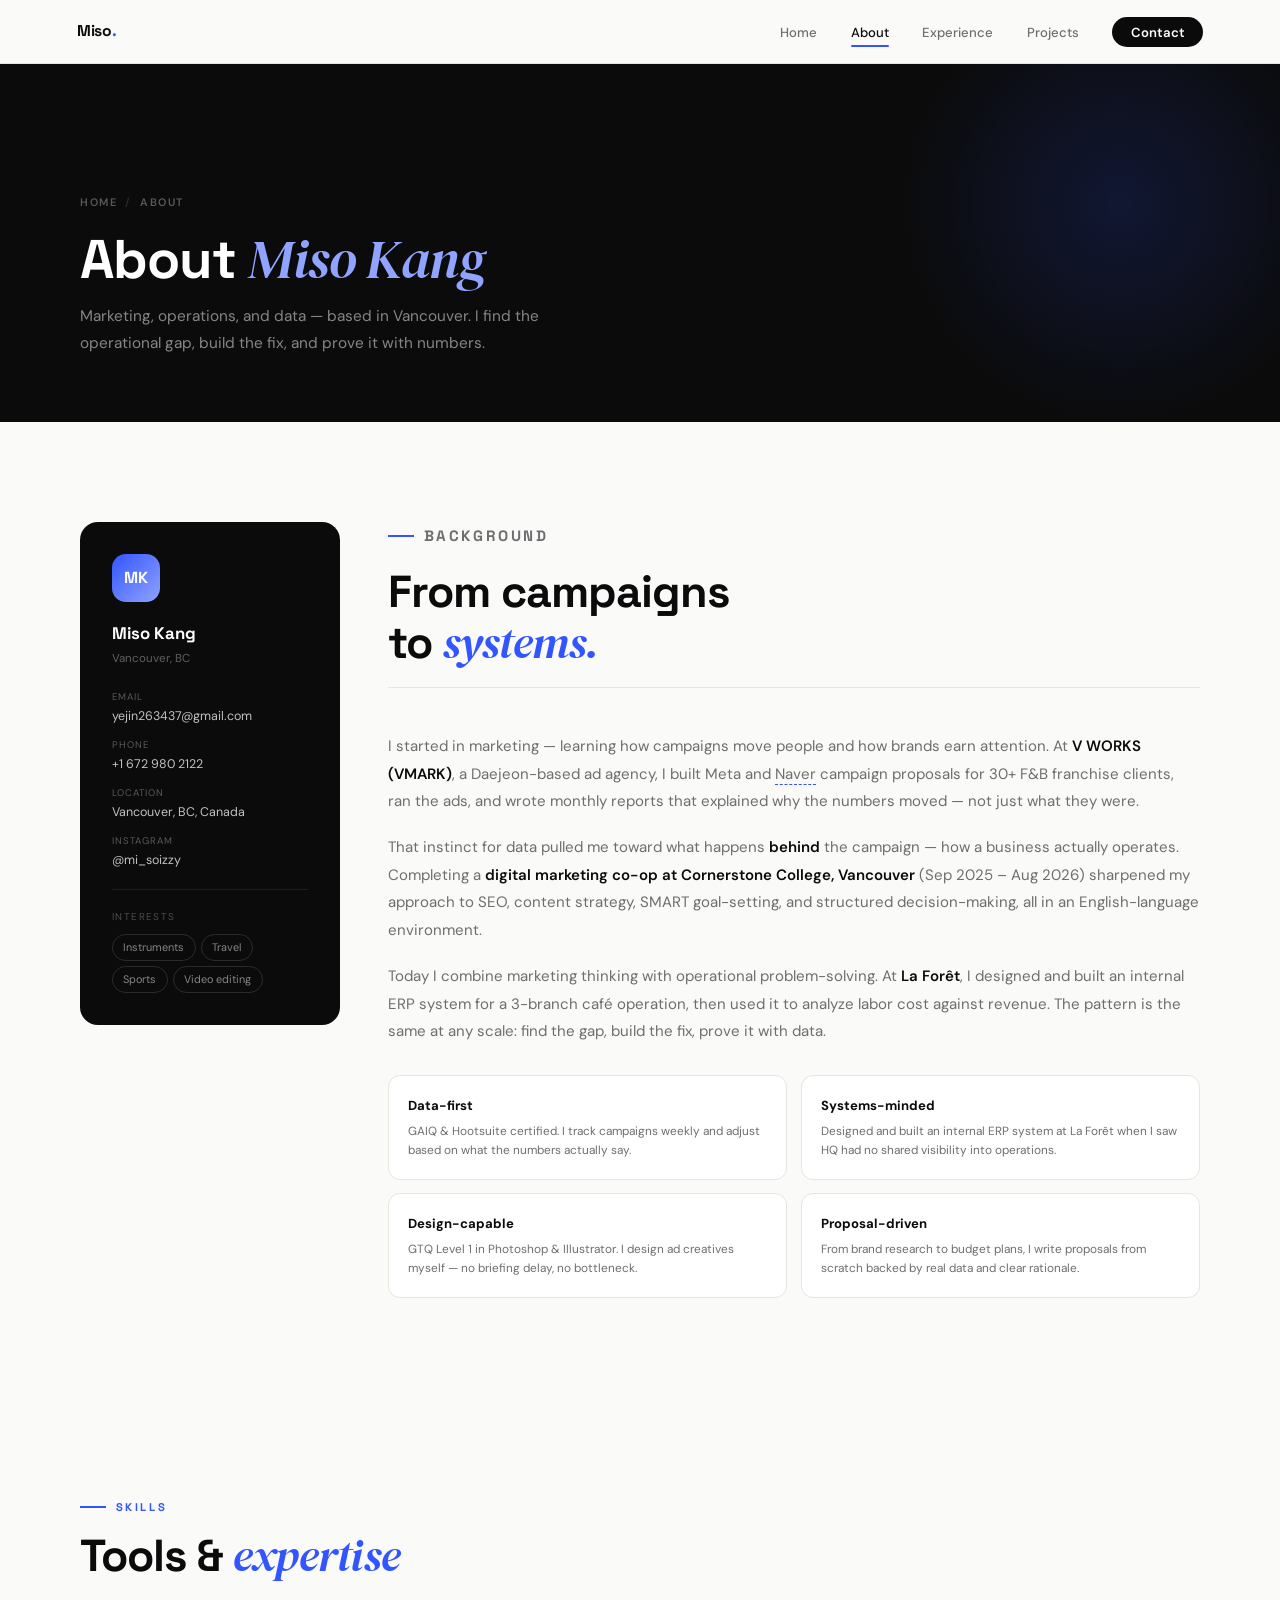
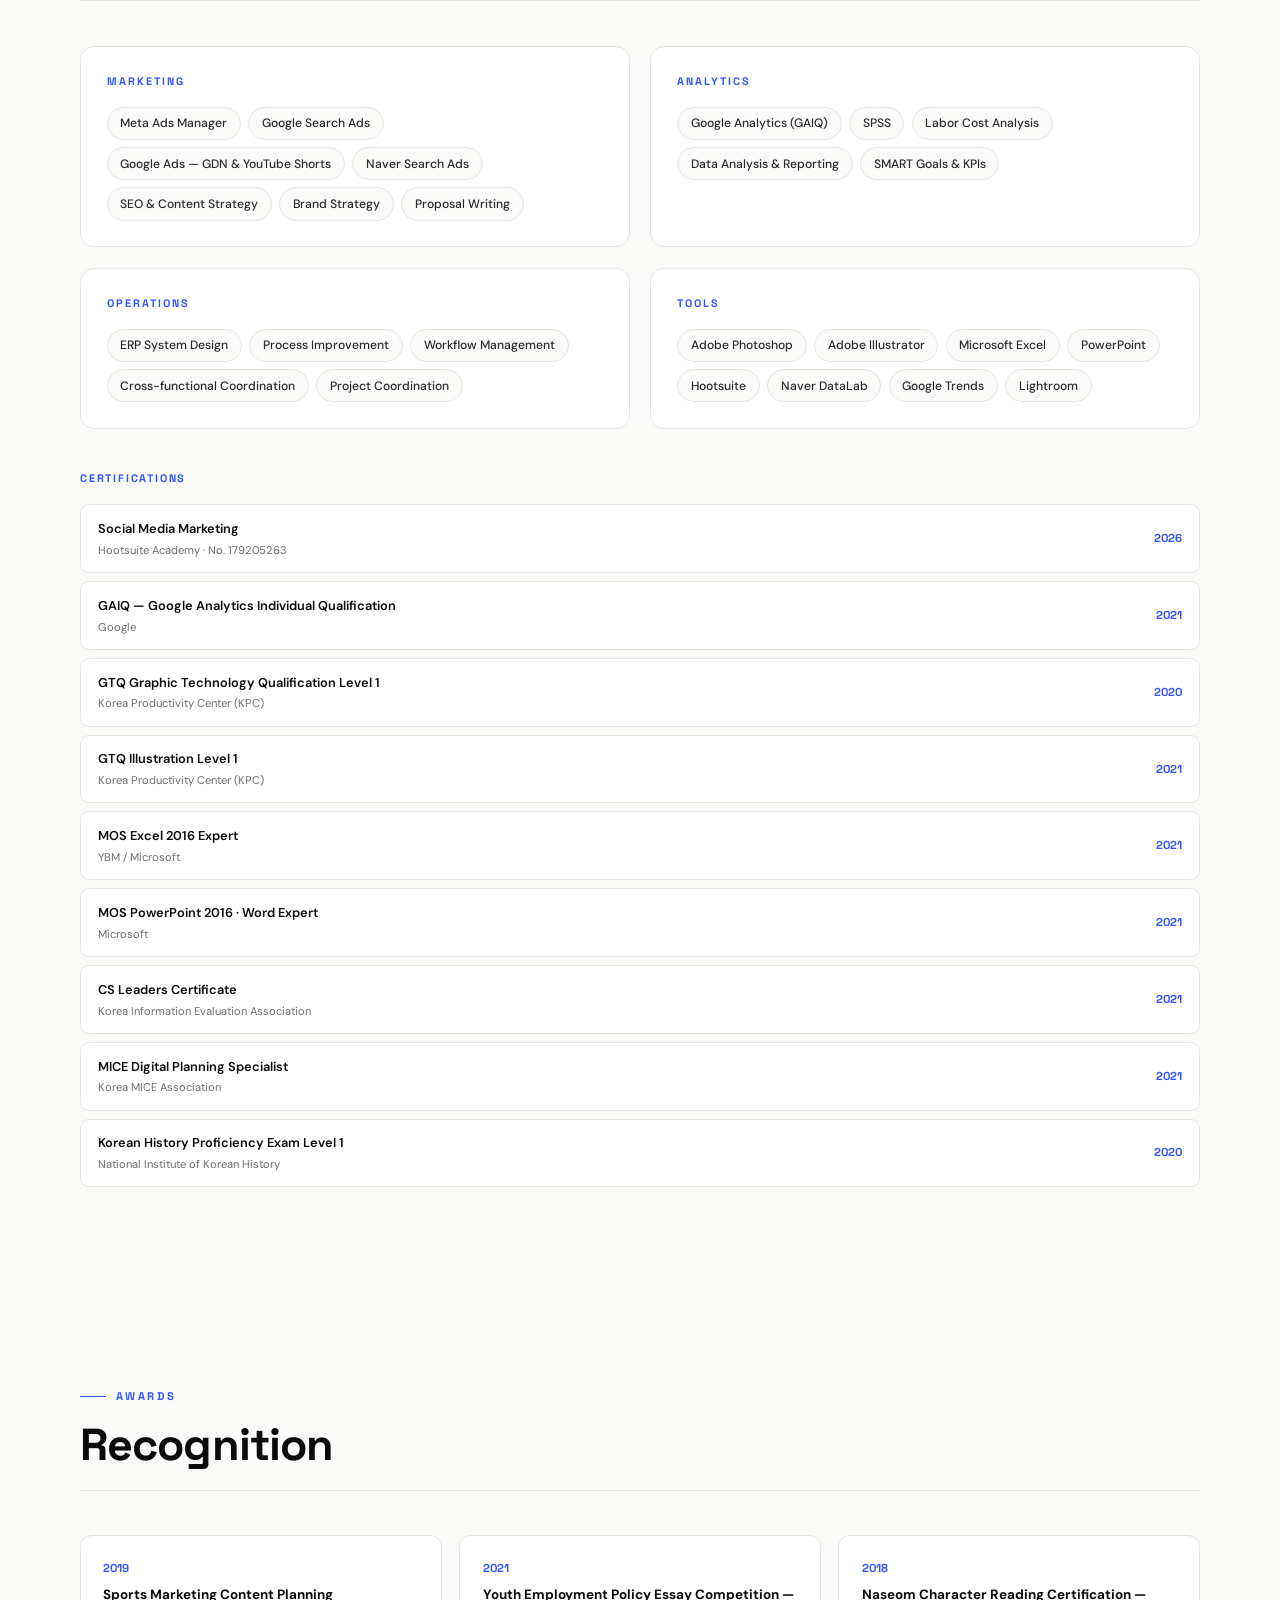
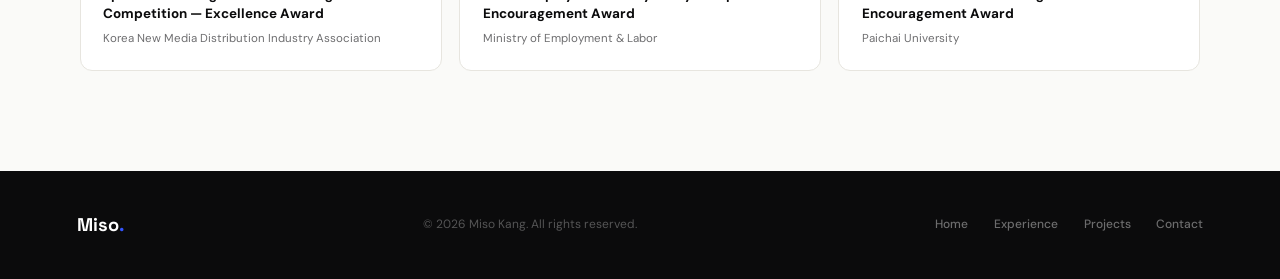
==== commit 8a2317b9: "Redesign portfolio: Marketing x Operations x Data positioning Full visual and content redesign targe" ====
--- a/about.html
+++ b/about.html
@@ -12,35 +12,30 @@
   <meta charset="UTF-8" />
   <meta name="viewport" content="width=device-width, initial-scale=1.0" />
   <title>About · Miso Kang</title>
-  <link href="https://fonts.googleapis.com/css2?family=DM+Sans:ital,wght@0,300;0,400;0,500;0,600;0,700;1,400&family=DM+Serif+Display:ital@0;1&display=swap" rel="stylesheet" />
+  <link href="https://fonts.googleapis.com/css2?family=DM+Sans:ital,wght@0,300;0,400;0,500;0,600;0,700;1,400&family=DM+Serif+Display:ital@0;1&family=Space+Grotesk:wght@500;600;700&display=swap" rel="stylesheet" />
   <link rel="stylesheet" href="style.css" />
   <style>
     .about-g{display:grid;grid-template-columns:260px 1fr;gap:3rem;align-items:start}
-    .about-sidebar{background:var(--navy);border-radius:18px;padding:2rem;position:sticky;top:84px}
-    .ab-ava{width:52px;height:52px;border-radius:14px;background:linear-gradient(135deg,var(--navy3),var(--blue));display:flex;align-items:center;justify-content:center;font-size:1.4rem;margin-bottom:1.1rem}
-    .ab-name{font-size:1.1rem;font-weight:700;color:#fff}
+    .about-sidebar{background:var(--ink);border-radius:18px;padding:2rem;position:sticky;top:84px}
+    .ab-ava{width:48px;height:48px;border-radius:14px;background:linear-gradient(135deg,var(--accent),var(--accent-lt));display:flex;align-items:center;justify-content:center;font-family:var(--font-display);font-weight:700;color:#fff;font-size:1rem;margin-bottom:1.1rem}
+    .ab-name{font-family:var(--font-display);font-size:1.05rem;font-weight:700;color:#fff}
     .ab-role{font-size:.72rem;color:rgba(255,255,255,.35);margin:.12rem 0 1.3rem}
-    .ab-row{display:flex;align-items:flex-start;gap:.55rem;margin-bottom:.65rem}
-    .ab-icon{font-size:.82rem;width:16px;flex-shrink:0;padding-top:2px}
-    .ab-text{font-size:.77rem;color:rgba(255,255,255,.6);line-height:1.4}
+    .ab-row{margin-bottom:.75rem}
+    .ab-lbl{font-size:.6rem;text-transform:uppercase;letter-spacing:1px;color:rgba(255,255,255,.32);margin-bottom:.18rem}
+    .ab-text{font-size:.78rem;color:rgba(255,255,255,.75);line-height:1.4}
     .ab-sep{border:none;border-top:1px solid rgba(255,255,255,.08);margin:1.2rem 0}
     .ab-seclbl{font-size:.62rem;letter-spacing:1.4px;text-transform:uppercase;color:rgba(255,255,255,.27);margin-bottom:.55rem}
     .ab-tags{display:flex;flex-wrap:wrap;gap:.32rem}
     .ab-tag{font-size:.68rem;padding:.22rem .65rem;border-radius:50px;border:1px solid rgba(255,255,255,.13);color:rgba(255,255,255,.5)}
-    .about-body p{font-size:.94rem;color:var(--grey);line-height:1.85;margin-bottom:1.1rem}
-    .about-body p strong{color:var(--navy);font-weight:600}
-    .about-3{display:grid;grid-template-columns:repeat(3,1fr);gap:.85rem;margin-top:1.8rem}
-    .a3card{background:var(--cream);border:1px solid var(--border);border-radius:12px;padding:1.2rem}
-    .a3icon{font-size:1.3rem;margin-bottom:.55rem}
-    .a3title{font-size:.82rem;font-weight:700;color:var(--navy);margin-bottom:.3rem}
-    .a3desc{font-size:.74rem;color:var(--grey);line-height:1.6}
-    /* skills grid */
-    .skills-g{display:grid;grid-template-columns:1fr 1fr;gap:3rem;align-items:start}
+    .about-body p{font-size:.94rem;color:var(--mute);line-height:1.85;margin-bottom:1.1rem}
+    .about-body p strong{color:var(--ink);font-weight:600}
+    .about-3{display:grid;grid-template-columns:repeat(2,1fr);gap:.85rem;margin-top:1.8rem}
+    .a3card{background:var(--white);border:1px solid var(--line);border-radius:12px;padding:1.2rem}
+    .a3title{font-size:.82rem;font-weight:700;color:var(--ink);margin-bottom:.3rem}
+    .a3desc{font-size:.74rem;color:var(--mute);line-height:1.6}
     @media(max-width:960px){
       .about-g{grid-template-columns:1fr}
       .about-sidebar{position:static}
-      .about-3{grid-template-columns:repeat(2,1fr)}
-      .skills-g{grid-template-columns:1fr}
     }
     @media(max-width:600px){.about-3{grid-template-columns:1fr}}
   </style>
@@ -49,7 +44,7 @@
 <div class="page-wrap">
 
 <!-- NAV -->
-<nav>
+<nav class="site-nav">
   <a class="logo" href="index.html">Miso<span>.</span></a>
   <ul class="nav-ul" id="nav">
     <li><a href="index.html">Home</a></li>
@@ -66,7 +61,7 @@
   <div class="w">
     <div class="ph-breadcrumb">Home <span>/</span> About</div>
     <h1 class="ph-title">About <em>Miso Kang</em></h1>
-    <p class="ph-sub">Marketer based in Vancouver. Specialist in performance advertising, brand proposals, and ad creative design.</p>
+    <p class="ph-sub">Marketing, operations, and data — based in Vancouver. I find the operational gap, build the fix, and prove it with numbers.</p>
   </div>
 </div>
 
@@ -74,14 +69,14 @@
 <section class="section section--cream">
   <div class="w">
     <div class="about-g">
-      <div class="about-sidebar">
-        <div class="ab-ava">🎯</div>
+      <div class="about-sidebar" data-reveal="left">
+        <div class="ab-ava">MK</div>
         <div class="ab-name">Miso Kang</div>
-        <div class="ab-role">Miso Kang · 1999 · Vancouver, BC</div>
-        <div class="ab-row"><span class="ab-icon">📧</span><span class="ab-text">yejin263437@gmail.com</span></div>
-        <div class="ab-row"><span class="ab-icon">📞</span><span class="ab-text">+1 672 980 2122</span></div>
-        <div class="ab-row"><span class="ab-icon">📍</span><span class="ab-text">Vancouver, BC, Canada</span></div>
-        <div class="ab-row"><span class="ab-icon">📸</span><span class="ab-text">@mi_soizzy</span></div>
+        <div class="ab-role">Vancouver, BC</div>
+        <div class="ab-row"><div class="ab-lbl">Email</div><div class="ab-text">yejin263437@gmail.com</div></div>
+        <div class="ab-row"><div class="ab-lbl">Phone</div><div class="ab-text">+1 672 980 2122</div></div>
+        <div class="ab-row"><div class="ab-lbl">Location</div><div class="ab-text">Vancouver, BC, Canada</div></div>
+        <div class="ab-row"><div class="ab-lbl">Instagram</div><div class="ab-text">@mi_soizzy</div></div>
         <div class="ab-sep"></div>
         <div class="ab-seclbl">Interests</div>
         <div class="ab-tags">
@@ -89,26 +84,27 @@
           <span class="ab-tag">Sports</span><span class="ab-tag">Video editing</span>
         </div>
       </div>
-      <div class="about-body">
+      <div class="about-body" data-reveal="right">
         <p class="slabel">Background</p>
-        <h2 class="stitle">Sports gave me instinct.<br>Business gave me <em>method.</em></h2>
+        <h2 class="stitle">From campaigns<br>to <em>systems.</em></h2>
         <hr class="rule" />
-        <p>I graduated from <strong>Paichai University (2022)</strong> with a double major in Leisure Sports and Business Administration. Sport taught me how people emotionally connect with brands. Business gave me the vocabulary to turn that into strategy.</p>
-        <p>At <strong>V WORKS (VMARK)</strong>, a Daejeon-based ad agency, I build Meta and <span class="nv">Naver</span> campaign proposals for food franchise clients, run the ads, track weekly performance, and write monthly reports that explain why the numbers moved — not just what they were.</p>
-        <p>Completed a <strong>Co-op Digital Marketing Program at Cornerstone College, Vancouver</strong> (Sep 2025 – Aug 2026) — sharpening my approach to SEO, content strategy, SMART goal-setting, buyer personas, and brand architecture, all in an English-language environment.</p>
+        <p>I started in marketing — learning how campaigns move people and how brands earn attention. At <strong>V WORKS (VMARK)</strong>, a Daejeon-based ad agency, I built Meta and <span class="nv">Naver</span> campaign proposals for 30+ F&amp;B franchise clients, ran the ads, and wrote monthly reports that explained why the numbers moved — not just what they were.</p>
+        <p>That instinct for data pulled me toward what happens <strong>behind</strong> the campaign — how a business actually operates. Completing a <strong>digital marketing co-op at Cornerstone College, Vancouver</strong> (Sep 2025 – Aug 2026) sharpened my approach to SEO, content strategy, SMART goal-setting, and structured decision-making, all in an English-language environment.</p>
+        <p>Today I combine marketing thinking with operational problem-solving. At <strong>La Forêt</strong>, I designed and built an internal ERP system for a 3-branch café operation, then used it to analyze labor cost against revenue. The pattern is the same at any scale: find the gap, build the fix, prove it with data.</p>
         <div class="about-3">
           <div class="a3card">
-            <div class="a3icon">📊</div>
             <div class="a3title">Data-first</div>
             <div class="a3desc">GAIQ &amp; Hootsuite certified. I track campaigns weekly and adjust based on what the numbers actually say.</div>
           </div>
           <div class="a3card">
-            <div class="a3icon">🎨</div>
+            <div class="a3title">Systems-minded</div>
+            <div class="a3desc">Designed and built an internal ERP system at La Forêt when I saw HQ had no shared visibility into operations.</div>
+          </div>
+          <div class="a3card">
             <div class="a3title">Design-capable</div>
-            <div class="a3desc">GTQ Level 1 in Photoshop &amp; Illustrator. I design ad creatives myself — no briefing delay, no design bottleneck.</div>
-          </div>
-          <div class="a3card">
-            <div class="a3icon">📝</div>
+            <div class="a3desc">GTQ Level 1 in Photoshop &amp; Illustrator. I design ad creatives myself — no briefing delay, no bottleneck.</div>
+          </div>
+          <div class="a3card">
             <div class="a3title">Proposal-driven</div>
             <div class="a3desc">From brand research to budget plans, I write proposals from scratch backed by real data and clear rationale.</div>
           </div>
@@ -124,42 +120,54 @@
     <p class="slabel">Skills</p>
     <h2 class="stitle">Tools &amp; <em>expertise</em></h2>
     <hr class="rule" />
-    <div class="skills-g">
-      <div>
-        <p class="sg-lbl">Creative Tools</p>
-        <div class="bar-item"><div class="bar-head"><span class="bar-name">Adobe Photoshop</span><span class="bar-pct">90%</span></div><div class="bar-track"><div class="bar-fill" style="--w:90%"></div></div></div>
-        <div class="bar-item"><div class="bar-head"><span class="bar-name">Adobe Illustrator</span><span class="bar-pct">80%</span></div><div class="bar-track"><div class="bar-fill" style="--w:80%"></div></div></div>
-        <div class="bar-item"><div class="bar-head"><span class="bar-name">PowerPoint</span><span class="bar-pct">90%</span></div><div class="bar-track"><div class="bar-fill" style="--w:90%"></div></div></div>
-        <div class="bar-item"><div class="bar-head"><span class="bar-name">Excel</span><span class="bar-pct">80%</span></div><div class="bar-track"><div class="bar-fill" style="--w:80%"></div></div></div>
-        <p class="sg-lbl" style="margin-top:1.8rem">Marketing &amp; Analytics</p>
-        <div class="bar-item"><div class="bar-head"><span class="bar-name">Meta Ads Manager</span><span class="bar-pct">75%</span></div><div class="bar-track"><div class="bar-fill" style="--w:75%"></div></div></div>
-        <div class="bar-item"><div class="bar-head"><span class="bar-name">Google Search Ads</span><span class="bar-pct">70%</span></div><div class="bar-track"><div class="bar-fill" style="--w:70%"></div></div></div>
-        <div class="bar-item"><div class="bar-head"><span class="bar-name">Google Ads — GDN &amp; YouTube Shorts</span><span class="bar-pct">70%</span></div><div class="bar-track"><div class="bar-fill" style="--w:70%"></div></div></div>
-        <div class="bar-item"><div class="bar-head"><span class="bar-name"><span class="nv">Naver</span> Search Ads <span style="font-size:.65rem;color:var(--grey);font-weight:400">(Korea's #1 search engine, equiv. Google)</span></span><span class="bar-pct">70%</span></div><div class="bar-track"><div class="bar-fill" style="--w:70%"></div></div></div>
-        <div class="bar-item"><div class="bar-head"><span class="bar-name">Google Analytics (GAIQ)</span><span class="bar-pct">70%</span></div><div class="bar-track"><div class="bar-fill" style="--w:70%"></div></div></div>
-        <div class="bar-item"><div class="bar-head"><span class="bar-name">SPSS</span><span class="bar-pct">60%</span></div><div class="bar-track"><div class="bar-fill" style="--w:60%"></div></div></div>
-        <p class="sg-lbl" style="margin-top:1.8rem">Platforms &amp; Tools</p>
-        <div class="tools-wrap">
-          <span class="tool">Naver DataLab</span><span class="tool">Google Trends</span>
-          <span class="tool">Kakao DataTrend</span><span class="tool">GDN</span>
-          <span class="tool">YouTube Ads</span><span class="tool">Hootsuite</span>
-          <span class="tool">Lightroom</span><span class="tool">Hancom Office</span>
-        </div>
-      </div>
-      <div>
-        <p class="sg-lbl">Certifications</p>
-        <div class="cert-list">
-          <div class="cert-row"><div><div class="cert-name">Social Media Marketing</div><div class="cert-org">Hootsuite Academy · No. 179205263</div></div><span class="cert-yr">2026</span></div>
-          <div class="cert-row"><div><div class="cert-name">GAIQ — Google Analytics Individual Qualification</div><div class="cert-org">Google</div></div><span class="cert-yr">2021</span></div>
-          <div class="cert-row"><div><div class="cert-name">GTQ Graphic Technology Qualification Level 1</div><div class="cert-org">Korea Productivity Center (KPC)</div></div><span class="cert-yr">2020</span></div>
-          <div class="cert-row"><div><div class="cert-name">GTQ Illustration Level 1</div><div class="cert-org">Korea Productivity Center (KPC)</div></div><span class="cert-yr">2021</span></div>
-          <div class="cert-row"><div><div class="cert-name">MOS Excel 2016 Expert</div><div class="cert-org">YBM / Microsoft</div></div><span class="cert-yr">2021</span></div>
-          <div class="cert-row"><div><div class="cert-name">MOS PowerPoint 2016 · Word Expert</div><div class="cert-org">Microsoft</div></div><span class="cert-yr">2021</span></div>
-          <div class="cert-row"><div><div class="cert-name">CS Leaders Certificate</div><div class="cert-org">Korea Information Evaluation Association</div></div><span class="cert-yr">2021</span></div>
-          <div class="cert-row"><div><div class="cert-name">MICE Digital Planning Specialist</div><div class="cert-org">Korea MICE Association</div></div><span class="cert-yr">2021</span></div>
-          <div class="cert-row"><div><div class="cert-name">Korean History Proficiency Exam Level 1</div><div class="cert-org">National Institute of Korean History</div></div><span class="cert-yr">2020</span></div>
-        </div>
-      </div>
+    <div class="skillcat-grid">
+      <div class="skillcat" data-reveal="up" data-delay="0">
+        <div class="skillcat-title">Marketing</div>
+        <div class="skillcat-tags">
+          <span class="skilltag">Meta Ads Manager</span><span class="skilltag">Google Search Ads</span>
+          <span class="skilltag">Google Ads — GDN &amp; YouTube Shorts</span><span class="skilltag">Naver Search Ads</span>
+          <span class="skilltag">SEO &amp; Content Strategy</span><span class="skilltag">Brand Strategy</span>
+          <span class="skilltag">Proposal Writing</span>
+        </div>
+      </div>
+      <div class="skillcat" data-reveal="up" data-delay=".06">
+        <div class="skillcat-title">Analytics</div>
+        <div class="skillcat-tags">
+          <span class="skilltag">Google Analytics (GAIQ)</span><span class="skilltag">SPSS</span>
+          <span class="skilltag">Labor Cost Analysis</span><span class="skilltag">Data Analysis &amp; Reporting</span>
+          <span class="skilltag">SMART Goals &amp; KPIs</span>
+        </div>
+      </div>
+      <div class="skillcat" data-reveal="up" data-delay=".12">
+        <div class="skillcat-title">Operations</div>
+        <div class="skillcat-tags">
+          <span class="skilltag">ERP System Design</span><span class="skilltag">Process Improvement</span>
+          <span class="skilltag">Workflow Management</span><span class="skilltag">Cross-functional Coordination</span>
+          <span class="skilltag">Project Coordination</span>
+        </div>
+      </div>
+      <div class="skillcat" data-reveal="up" data-delay=".18">
+        <div class="skillcat-title">Tools</div>
+        <div class="skillcat-tags">
+          <span class="skilltag">Adobe Photoshop</span><span class="skilltag">Adobe Illustrator</span>
+          <span class="skilltag">Microsoft Excel</span><span class="skilltag">PowerPoint</span>
+          <span class="skilltag">Hootsuite</span><span class="skilltag">Naver DataLab</span>
+          <span class="skilltag">Google Trends</span><span class="skilltag">Lightroom</span>
+        </div>
+      </div>
+    </div>
+
+    <p class="sg-lbl" style="margin-top:2.6rem">Certifications</p>
+    <div class="cert-list" data-reveal="up">
+      <div class="cert-row"><div><div class="cert-name">Social Media Marketing</div><div class="cert-org">Hootsuite Academy · No. 179205263</div></div><span class="cert-yr">2026</span></div>
+      <div class="cert-row"><div><div class="cert-name">GAIQ — Google Analytics Individual Qualification</div><div class="cert-org">Google</div></div><span class="cert-yr">2021</span></div>
+      <div class="cert-row"><div><div class="cert-name">GTQ Graphic Technology Qualification Level 1</div><div class="cert-org">Korea Productivity Center (KPC)</div></div><span class="cert-yr">2020</span></div>
+      <div class="cert-row"><div><div class="cert-name">GTQ Illustration Level 1</div><div class="cert-org">Korea Productivity Center (KPC)</div></div><span class="cert-yr">2021</span></div>
+      <div class="cert-row"><div><div class="cert-name">MOS Excel 2016 Expert</div><div class="cert-org">YBM / Microsoft</div></div><span class="cert-yr">2021</span></div>
+      <div class="cert-row"><div><div class="cert-name">MOS PowerPoint 2016 · Word Expert</div><div class="cert-org">Microsoft</div></div><span class="cert-yr">2021</span></div>
+      <div class="cert-row"><div><div class="cert-name">CS Leaders Certificate</div><div class="cert-org">Korea Information Evaluation Association</div></div><span class="cert-yr">2021</span></div>
+      <div class="cert-row"><div><div class="cert-name">MICE Digital Planning Specialist</div><div class="cert-org">Korea MICE Association</div></div><span class="cert-yr">2021</span></div>
+      <div class="cert-row"><div><div class="cert-name">Korean History Proficiency Exam Level 1</div><div class="cert-org">National Institute of Korean History</div></div><span class="cert-yr">2020</span></div>
     </div>
   </div>
 </section>
@@ -171,9 +179,9 @@
     <h2 class="stitle">Recognition</h2>
     <hr class="rule" />
     <div class="awards-g">
-      <div class="aw-card fade-in"><div class="aw-yr">2019</div><div class="aw-title">Sports Marketing Content Planning Competition — Excellence Award</div><div class="aw-org">Korea New Media Distribution Industry Association</div></div>
-      <div class="aw-card fade-in"><div class="aw-yr">2021</div><div class="aw-title">Youth Employment Policy Essay Competition — Encouragement Award</div><div class="aw-org">Ministry of Employment &amp; Labor</div></div>
-      <div class="aw-card fade-in"><div class="aw-yr">2018</div><div class="aw-title">Naseom Character Reading Certification — Encouragement Award</div><div class="aw-org">Paichai University</div></div>
+      <div class="aw-card" data-reveal="up" data-delay="0"><div class="aw-yr">2019</div><div class="aw-title">Sports Marketing Content Planning Competition — Excellence Award</div><div class="aw-org">Korea New Media Distribution Industry Association</div></div>
+      <div class="aw-card" data-reveal="up" data-delay=".06"><div class="aw-yr">2021</div><div class="aw-title">Youth Employment Policy Essay Competition — Encouragement Award</div><div class="aw-org">Ministry of Employment &amp; Labor</div></div>
+      <div class="aw-card" data-reveal="up" data-delay=".12"><div class="aw-yr">2018</div><div class="aw-title">Naseom Character Reading Certification — Encouragement Award</div><div class="aw-org">Paichai University</div></div>
     </div>
   </div>
 </section>
@@ -191,16 +199,6 @@
 </footer>
 <button class="back-top" id="bt" onclick="scrollTo({top:0,behavior:'smooth'})">↑</button>
 
-<script>
-function toggleNav(){document.getElementById('nav').classList.toggle('open')}
-addEventListener('scroll',()=>document.getElementById('bt').classList.toggle('show',scrollY>400));
-// skill bars animate on scroll
-const bars=document.querySelectorAll('.bar-fill');
-const bio=new IntersectionObserver(es=>{es.forEach(e=>{if(e.isIntersecting)e.target.classList.add('on')})},{threshold:.3});
-bars.forEach(b=>bio.observe(b));
-// fade in
-const fio=new IntersectionObserver(es=>{es.forEach(e=>{if(e.isIntersecting){e.target.classList.add('on');fio.unobserve(e.target)}})},{threshold:.08});
-document.querySelectorAll('.fade-in').forEach(el=>fio.observe(el));
-</script>
+<script src="motion.js"></script>
 </body>
 </html>
--- a/style.css
+++ b/style.css
@@ -1,233 +1,324 @@
 /* ─── RESET & TOKENS ─── */
 *,*::before,*::after{box-sizing:border-box;margin:0;padding:0}
 :root{
-  --navy:#0C1E3C;--navy2:#1A305C;--navy3:#1E4080;
-  --blue:#5B8FD4;--blue-lt:#A8C8FF;
-  --white:#fff;--cream:#F5F7FB;--mid:#E8EDF5;
-  --grey:#627088;--border:#D5DCE9;
-  --radius:14px;
+  --ink:#0B0B0C;--ink-soft:#2A2A2D;
+  --paper:#FAFAF8;--white:#fff;--mid:#F0EFEA;
+  --line:#E7E5DF;--mute:#6E6E70;
+  --accent:#3355FF;--accent-lt:#8FA3FF;--accent-dim:rgba(51,85,255,.09);
+  --radius:10px;
+  --font-body:'DM Sans',sans-serif;
+  --font-display:'Space Grotesk',sans-serif;
+  --font-serif:'DM Serif Display',serif;
+  --ease:cubic-bezier(.16,.84,.44,1);
 }
 html{scroll-behavior:smooth}
-body{font-family:'DM Sans',sans-serif;color:var(--navy);background:var(--white);line-height:1.65;-webkit-font-smoothing:antialiased}
+body{font-family:var(--font-body);color:var(--ink);background:var(--paper);line-height:1.65;-webkit-font-smoothing:antialiased}
 a{text-decoration:none;color:inherit}
 img{max-width:100%;display:block}
 ::-webkit-scrollbar{width:5px}
-::-webkit-scrollbar-track{background:var(--cream)}
-::-webkit-scrollbar-thumb{background:var(--navy3);border-radius:3px}
+::-webkit-scrollbar-track{background:var(--paper)}
+::-webkit-scrollbar-thumb{background:var(--ink);border-radius:3px}
+::selection{background:var(--accent);color:#fff}
 
 /* ─── NAV ─── */
-nav{position:fixed;top:0;left:0;right:0;z-index:200;height:64px;padding:0 6%;display:flex;align-items:center;justify-content:space-between;background:var(--navy);border-bottom:1px solid rgba(255,255,255,.06)}
-.logo{font-size:.92rem;font-weight:700;color:#fff;letter-spacing:.3px}
-.logo span{color:var(--blue)}
-.nav-ul{list-style:none;display:flex;align-items:center;gap:2rem}
-.nav-ul a{font-size:.82rem;color:rgba(255,255,255,.5);font-weight:500;transition:color .2s;padding:.3rem 0;position:relative}
-.nav-ul a:hover,.nav-ul a.active{color:#fff}
-.nav-ul a.active::after{content:'';position:absolute;bottom:-2px;left:0;right:0;height:2px;background:var(--blue);border-radius:2px}
-.nav-ul .nav-cta{background:var(--blue);color:var(--navy)!important;padding:.38rem 1.1rem;border-radius:6px;font-weight:700!important}
-.nav-ul .nav-cta:hover{background:#fff!important}
+.site-nav{position:fixed;top:0;left:0;right:0;z-index:200;height:64px;padding:0 6%;display:flex;align-items:center;justify-content:space-between;background:var(--paper);border-bottom:1px solid var(--line)}
+.logo{font-family:var(--font-display);font-size:.98rem;font-weight:700;color:var(--ink);letter-spacing:-.2px}
+.logo span{color:var(--accent)}
+.nav-ul{list-style:none;display:flex;align-items:center;gap:2.1rem}
+.nav-ul a{font-size:.82rem;color:var(--mute);font-weight:500;transition:color .2s;padding:.3rem 0;position:relative}
+.nav-ul a:hover,.nav-ul a.active{color:var(--ink)}
+.nav-ul a.active::after{content:'';position:absolute;bottom:-2px;left:0;right:0;height:2px;background:var(--accent);border-radius:2px}
+.nav-ul .nav-cta{background:var(--ink);color:var(--white)!important;padding:.42rem 1.15rem;border-radius:50px;font-weight:600!important;transition:background .2s}
+.nav-ul .nav-cta:hover{background:var(--accent)!important}
 .nav-ul .nav-cta.active::after{display:none}
 .burger{display:none;flex-direction:column;gap:5px;cursor:pointer;padding:4px}
-.burger span{display:block;width:22px;height:2px;background:#fff;transition:.3s}
+.burger span{display:block;width:22px;height:2px;background:var(--ink);transition:.3s}
 
 /* ─── PAGE WRAPPER ─── */
 .page-wrap{padding-top:64px;min-height:100vh}
 
 /* ─── SECTION COMMONS ─── */
-.section{padding:80px 6%}
-.section--cream{background:var(--cream)}
-.section--navy{background:var(--navy)}
-.w{max-width:1100px;margin:0 auto}
-.slabel{font-size:.68rem;font-weight:700;letter-spacing:2.2px;text-transform:uppercase;color:var(--blue);margin-bottom:.7rem}
-.stitle{font-family:'DM Serif Display',serif;font-size:clamp(1.8rem,3.4vw,2.6rem);color:var(--navy);line-height:1.18;margin-bottom:.6rem}
-.stitle em{font-style:italic;color:var(--navy3)}
+.section{padding:100px 6%}
+.section--cream{background:var(--paper)}
+.section--navy{background:var(--ink)}
+.w{max-width:1120px;margin:0 auto}
+.slabel{font-family:var(--font-display);font-size:.7rem;font-weight:700;letter-spacing:2.6px;text-transform:uppercase;color:var(--accent);margin-bottom:.9rem;display:flex;align-items:center;gap:.6rem}
+.slabel::before{content:'';width:26px;height:1.5px;background:var(--accent)}
+.stitle{font-family:var(--font-display);font-weight:700;letter-spacing:-.02em;font-size:clamp(1.9rem,3.6vw,2.8rem);color:var(--ink);line-height:1.12;margin-bottom:.7rem}
+.stitle em{font-family:var(--font-serif);font-style:italic;font-weight:400;color:var(--accent)}
 .stitle--white{color:#fff}
-.stitle--white em{color:var(--blue)}
-.ssub{font-size:.93rem;color:var(--grey);line-height:1.85;max-width:520px}
-.rule{border:none;border-top:1px solid var(--border);margin:1.1rem 0 2.6rem}
+.stitle--white em{color:var(--accent-lt)}
+.ssub{font-size:.95rem;color:var(--mute);line-height:1.85;max-width:520px}
+.rule{border:none;border-top:1px solid var(--line);margin:1.2rem 0 2.8rem}
 
 /* ─── PAGE HEADER BANNER ─── */
-.page-hero{background:var(--navy);padding:64px 6% 52px;position:relative;overflow:hidden}
-.page-hero::before{content:'';position:absolute;top:-80px;right:-80px;width:400px;height:400px;border-radius:50%;background:radial-gradient(circle,rgba(91,143,212,.06) 0%,transparent 70%);pointer-events:none}
+.page-hero{background:var(--ink);padding:130px 6% 64px;position:relative;overflow:hidden}
+.page-hero::before{content:'';position:absolute;top:-80px;right:-60px;width:440px;height:440px;border-radius:50%;background:radial-gradient(circle,rgba(51,85,255,.16) 0%,transparent 70%);pointer-events:none}
 .page-hero .w{position:relative}
-.ph-breadcrumb{font-size:.68rem;font-weight:600;letter-spacing:1.6px;text-transform:uppercase;color:rgba(255,255,255,.35);margin-bottom:1rem;display:flex;align-items:center;gap:.5rem}
-.ph-breadcrumb span{color:rgba(255,255,255,.15)}
-.ph-title{font-family:'DM Serif Display',serif;font-size:clamp(2rem,4vw,3rem);color:#fff;line-height:1.12;margin-bottom:.8rem}
-.ph-title em{font-style:italic;color:var(--blue)}
-.ph-sub{font-size:.95rem;color:rgba(255,255,255,.52);max-width:500px;line-height:1.8}
+.ph-breadcrumb{font-size:.68rem;font-weight:600;letter-spacing:1.6px;text-transform:uppercase;color:rgba(255,255,255,.32);margin-bottom:1.1rem;display:flex;align-items:center;gap:.5rem}
+.ph-breadcrumb span{color:rgba(255,255,255,.14)}
+.ph-title{font-family:var(--font-display);font-weight:700;letter-spacing:-.02em;font-size:clamp(2.1rem,4.4vw,3.4rem);color:#fff;line-height:1.08;margin-bottom:.9rem}
+.ph-title em{font-family:var(--font-serif);font-style:italic;font-weight:400;color:var(--accent-lt)}
+.ph-sub{font-size:.96rem;color:rgba(255,255,255,.5);max-width:520px;line-height:1.8}
 
 /* ─── BUTTONS ─── */
-.btn{display:inline-flex;align-items:center;gap:.4rem;padding:.72rem 1.7rem;border-radius:7px;font-size:.88rem;font-weight:600;transition:.2s;white-space:nowrap;cursor:pointer;border:none}
-.btn-fill{background:var(--blue);color:var(--navy)}
-.btn-fill:hover{background:#fff;color:var(--navy)}
-.btn-ghost{border:1.5px solid rgba(255,255,255,.22);color:rgba(255,255,255,.8);background:transparent}
-.btn-ghost:hover{border-color:rgba(255,255,255,.55);background:rgba(255,255,255,.05)}
-.btn-outline{border:1.5px solid var(--border);color:var(--navy);background:transparent}
-.btn-outline:hover{border-color:var(--navy3);background:var(--cream)}
+.btn{display:inline-flex;align-items:center;gap:.45rem;padding:.8rem 1.8rem;border-radius:50px;font-size:.86rem;font-weight:600;transition:transform .18s var(--ease),background .2s,color .2s,border-color .2s;white-space:nowrap;cursor:pointer;border:none;will-change:transform}
+.btn-fill{background:var(--accent);color:#fff}
+.btn-fill:hover{background:var(--ink)}
+.btn-ghost{border:1.5px solid rgba(255,255,255,.24);color:rgba(255,255,255,.85);background:transparent}
+.btn-ghost:hover{border-color:rgba(255,255,255,.6);background:rgba(255,255,255,.06)}
+.btn-outline{border:1.5px solid var(--line);color:var(--ink);background:transparent}
+.btn-outline:hover{border-color:var(--ink)}
+.btn-text{color:var(--ink);font-weight:600;font-size:.86rem;display:inline-flex;align-items:center;gap:.4rem}
+.btn-text::after{content:'→';transition:transform .2s var(--ease)}
+.btn-text:hover::after{transform:translateX(4px)}
 
 /* ─── TIMELINE ─── */
 .exp-g{display:grid;grid-template-columns:1fr 1fr;gap:3.5rem}
-.exp-col-lbl{font-size:.67rem;font-weight:700;letter-spacing:2px;text-transform:uppercase;color:var(--navy3);padding-bottom:.75rem;border-bottom:2px solid var(--navy);margin-bottom:2rem}
+.exp-col-lbl{font-family:var(--font-display);font-size:.68rem;font-weight:700;letter-spacing:2px;text-transform:uppercase;color:var(--ink);padding-bottom:.75rem;border-bottom:2px solid var(--ink);margin-bottom:2rem}
 .tl{position:relative;padding-left:1.5rem}
-.tl::before{content:'';position:absolute;left:5px;top:6px;bottom:0;width:1px;background:var(--border)}
-.tl-item{position:relative;margin-bottom:2rem}
-.tl-item::before{content:'';position:absolute;left:-1.5rem;top:5px;width:10px;height:10px;border-radius:50%;background:var(--navy3);border:2.5px solid var(--white);box-shadow:0 0 0 1px var(--navy3)}
-.tl-period{font-size:.67rem;font-weight:700;color:var(--blue);margin-bottom:.22rem;letter-spacing:.4px}
-.tl-role{font-size:.92rem;font-weight:700;color:var(--navy);margin-bottom:.12rem}
-.tl-org{font-size:.77rem;color:var(--grey);margin-bottom:.4rem}
-.tl-desc{font-size:.78rem;color:var(--grey);line-height:1.72}
-.tl-tags{display:flex;flex-wrap:wrap;gap:.28rem;margin-top:.5rem}
-.tl-tag{font-size:.64rem;font-weight:600;padding:.14rem .52rem;border-radius:4px;background:var(--cream);color:var(--navy2);border:1px solid var(--border)}
-
-/* ─── SKILL BARS ─── */
-.sg-lbl{font-size:.67rem;font-weight:700;letter-spacing:1.8px;text-transform:uppercase;color:var(--navy3);margin-bottom:1rem}
-.bar-item{margin-bottom:1.1rem}
-.bar-head{display:flex;justify-content:space-between;margin-bottom:.38rem}
-.bar-name{font-size:.8rem;font-weight:600;color:var(--navy)}
-.bar-pct{font-size:.74rem;font-weight:600;color:var(--blue)}
-.bar-track{height:5px;background:var(--mid);border-radius:10px;overflow:hidden}
-.bar-fill{height:100%;border-radius:10px;background:linear-gradient(90deg,var(--navy3),var(--blue));width:0%;transform-origin:left;transition:width 1s cubic-bezier(.4,0,.2,1)}
-.bar-fill.on{width:var(--w,0%)}
+.tl::before{content:'';position:absolute;left:5px;top:6px;bottom:0;width:1px;background:var(--line)}
+.tl-item{position:relative;margin-bottom:2.2rem}
+.tl-item::before{content:'';position:absolute;left:-1.5rem;top:5px;width:9px;height:9px;border-radius:50%;background:var(--accent);border:2.5px solid var(--paper);box-shadow:0 0 0 1px var(--accent)}
+.tl-period{font-family:var(--font-display);font-size:.68rem;font-weight:700;color:var(--accent);margin-bottom:.25rem;letter-spacing:.3px}
+.tl-role{font-size:.93rem;font-weight:700;color:var(--ink);margin-bottom:.14rem}
+.tl-org{font-size:.77rem;color:var(--mute);margin-bottom:.45rem}
+.tl-desc{font-size:.78rem;color:var(--mute);line-height:1.75}
+.tl-tags{display:flex;flex-wrap:wrap;gap:.3rem;margin-top:.55rem}
+.tl-tag{font-size:.64rem;font-weight:600;padding:.16rem .56rem;border-radius:4px;background:var(--white);color:var(--ink-soft);border:1px solid var(--line)}
+
+.sg-lbl{font-family:var(--font-display);font-size:.68rem;font-weight:700;letter-spacing:1.8px;text-transform:uppercase;color:var(--accent);margin-bottom:1rem}
+
+/* ─── SKILL CATEGORIES (About) ─── */
+.skillcat-grid{display:grid;grid-template-columns:1fr 1fr;gap:1.3rem}
+.skillcat{border:1px solid var(--line);border-radius:14px;padding:1.6rem;background:var(--white)}
+.skillcat-title{font-family:var(--font-display);font-size:.68rem;font-weight:700;letter-spacing:2px;text-transform:uppercase;color:var(--accent);margin-bottom:1rem}
+.skillcat-tags{display:flex;flex-wrap:wrap;gap:.45rem}
+.skilltag{font-size:.76rem;font-weight:500;padding:.35rem .8rem;border-radius:50px;background:var(--paper);border:1px solid var(--line);color:var(--ink-soft)}
 
 /* ─── CERTIFICATIONS ─── */
 .cert-list{display:flex;flex-direction:column;gap:.5rem}
-.cert-row{display:flex;justify-content:space-between;align-items:center;padding:.75rem 1rem;background:var(--cream);border-radius:9px;border:1px solid var(--border)}
-.cert-name{font-size:.8rem;font-weight:600;color:var(--navy)}
-.cert-org{font-size:.7rem;color:var(--grey);margin-top:.1rem}
-.cert-yr{font-size:.72rem;font-weight:700;color:var(--blue);white-space:nowrap;margin-left:.8rem}
+.cert-row{display:flex;justify-content:space-between;align-items:center;padding:.8rem 1.05rem;background:var(--white);border-radius:9px;border:1px solid var(--line)}
+.cert-name{font-size:.8rem;font-weight:600;color:var(--ink)}
+.cert-org{font-size:.7rem;color:var(--mute);margin-top:.1rem}
+.cert-yr{font-family:var(--font-display);font-size:.72rem;font-weight:700;color:var(--accent);white-space:nowrap;margin-left:.8rem}
 
 /* ─── PROJECT CARDS ─── */
-.proj-grid{display:grid;grid-template-columns:repeat(3,1fr);gap:1.3rem}
-.pcard{background:var(--white);border:1px solid var(--border);border-radius:var(--radius);overflow:hidden;cursor:pointer;transition:.22s}
-.pcard:hover{border-color:var(--navy3);box-shadow:0 12px 36px rgba(12,30,60,.11);transform:translateY(-4px)}
-.pcard-featured{border:2px solid var(--navy3)}
-.pcard-featured-badge{position:absolute;top:.8rem;left:.8rem;font-size:.6rem;font-weight:800;letter-spacing:1px;text-transform:uppercase;background:var(--blue);color:var(--navy);padding:.28rem .65rem;border-radius:50px;z-index:2}
-.pcard-thumb{height:160px;display:flex;flex-direction:column;justify-content:flex-end;padding:1.2rem;position:relative;overflow:hidden;background-size:cover;background-position:center}
-.t0{background:linear-gradient(145deg,#05111F 0%,#0C2952 60%,#1a3d6e 100%)}
-.t1{background:linear-gradient(145deg,#0C1E3C 0%,#1E4080 100%)}
-.t2{background:linear-gradient(145deg,#122040 0%,#2D5A9E 100%)}
-.t3{background:linear-gradient(145deg,#0F2446 0%,#3A72B8 100%)}
-.t4{background:linear-gradient(145deg,#071629 0%,#163870 100%)}
-.t5{background:linear-gradient(145deg,#0A1C38 0%,#254780 100%)}
-.t6{background:linear-gradient(145deg,#1a2e4a 0%,#3D6E9E 100%)}
-.pcard-thumb-yr{font-family:'DM Serif Display',serif;font-size:3.2rem;color:rgba(255,255,255,.07);position:absolute;right:.8rem;bottom:-.4rem;line-height:1;font-style:italic;pointer-events:none}
-.pcard-thumb-tag{font-size:.65rem;font-weight:700;color:rgba(255,255,255,.5);letter-spacing:1px;text-transform:uppercase;position:relative}
-.pcard-body{padding:1.3rem}
-.pcard-org{font-size:.68rem;font-weight:700;letter-spacing:1.2px;text-transform:uppercase;color:var(--blue);margin-bottom:.4rem}
-.pcard-title{font-family:'DM Serif Display',serif;font-size:1rem;color:var(--navy);line-height:1.3;margin-bottom:.55rem}
-.pcard-desc{font-size:.75rem;color:var(--grey);line-height:1.7;margin-bottom:.8rem}
-.pcard-tags{display:flex;flex-wrap:wrap;gap:.3rem;margin-bottom:.9rem}
-.ptag{font-size:.62rem;font-weight:600;padding:.14rem .5rem;background:var(--cream);border:1px solid var(--border);border-radius:4px;color:var(--navy2)}
-.pcard-cta{font-size:.72rem;font-weight:700;color:var(--blue);display:flex;align-items:center;gap:.3rem}
-.pcard-cta::after{content:'→'}
+.proj-grid{display:grid;grid-template-columns:repeat(3,1fr);gap:1.4rem}
+.pcard{background:var(--white);border:1px solid var(--line);border-radius:var(--radius);overflow:hidden;cursor:pointer;transition:transform .28s var(--ease),border-color .28s,box-shadow .28s;position:relative}
+.pcard:hover{border-color:var(--ink);box-shadow:0 20px 44px rgba(11,11,12,.09);transform:translateY(-4px)}
+.pcard-featured{border:1.5px solid var(--ink)}
+.pcard-featured-badge{position:absolute;top:.8rem;left:.8rem;font-family:var(--font-display);font-size:.6rem;font-weight:700;letter-spacing:1px;text-transform:uppercase;background:var(--accent);color:#fff;padding:.3rem .7rem;border-radius:50px;z-index:2}
+.pcard-thumb{height:168px;display:flex;flex-direction:column;justify-content:flex-end;padding:1.2rem;position:relative;overflow:hidden;background-size:cover;background-position:center}
+.pcard-thumb img.pcard-img{position:absolute;inset:0;width:100%;height:100%;object-fit:cover;transition:transform .5s var(--ease)}
+.pcard:hover .pcard-img{transform:scale(1.06)}
+.t0{background:linear-gradient(150deg,#0B0B0C 0%,#1A1A1D 55%,#233 100%)}
+.t1{background:linear-gradient(150deg,#0B0B0C 0%,#1E2A4D 100%)}
+.t2{background:linear-gradient(150deg,#101018 0%,#2D3A5E 100%)}
+.t3{background:linear-gradient(150deg,#0B0B0C 0%,#2E4A7E 100%)}
+.t4{background:linear-gradient(150deg,#0B0B0C 0%,#1D2B47 100%)}
+.t5{background:linear-gradient(150deg,#0B0B0C 0%,#243A5E 100%)}
+.t6{background:linear-gradient(150deg,#14141a 0%,#33475e 100%)}
+.pcard-thumb-yr{font-family:var(--font-display);font-size:3.2rem;font-weight:700;color:rgba(255,255,255,.06);position:absolute;right:.8rem;bottom:-.4rem;line-height:1;pointer-events:none}
+.pcard-thumb-tag{font-size:.65rem;font-weight:700;color:rgba(255,255,255,.55);letter-spacing:1px;text-transform:uppercase;position:relative}
+.pcard-body{padding:1.35rem;position:relative;overflow:hidden}
+.pcard-org{font-size:.68rem;font-weight:700;letter-spacing:1.2px;text-transform:uppercase;color:var(--accent);margin-bottom:.45rem}
+.pcard-title{font-family:var(--font-display);font-weight:700;letter-spacing:-.01em;font-size:1.02rem;color:var(--ink);line-height:1.28;margin-bottom:.6rem}
+.pcard-desc{font-size:.75rem;color:var(--mute);line-height:1.72;margin-bottom:.85rem}
+.pcard-tags{display:flex;flex-wrap:wrap;gap:.32rem;margin-bottom:.9rem;max-height:0;opacity:0;transform:translateY(6px);transition:max-height .32s var(--ease),opacity .28s,transform .28s,margin .28s}
+.pcard:hover .pcard-tags,.pcard:focus-within .pcard-tags{max-height:6rem;opacity:1;transform:translateY(0)}
+.ptag{font-size:.62rem;font-weight:600;padding:.16rem .52rem;background:var(--paper);border:1px solid var(--line);border-radius:4px;color:var(--ink-soft)}
+.pcard-cta{font-size:.72rem;font-weight:700;color:var(--ink);display:flex;align-items:center;gap:.35rem}
+.pcard-cta::after{content:'→';transition:transform .2s var(--ease)}
+.pcard:hover .pcard-cta::after{transform:translateX(3px)}
+@media(hover:none){.pcard-tags{max-height:none;opacity:1;transform:none}}
 
 /* ─── MODAL ─── */
-.modal-overlay{position:fixed;inset:0;background:rgba(7,16,32,.75);backdrop-filter:blur(6px);z-index:1000;display:flex;align-items:center;justify-content:center;padding:1.5rem;opacity:0;visibility:hidden;transition:opacity .28s,visibility .28s}
+.modal-overlay{position:fixed;inset:0;background:rgba(11,11,12,.7);backdrop-filter:blur(6px);z-index:1000;display:flex;align-items:center;justify-content:center;padding:1.5rem;opacity:0;visibility:hidden;transition:opacity .28s,visibility .28s}
 .modal-overlay.open{opacity:1;visibility:visible}
-.modal{background:var(--white);border-radius:20px;max-width:780px;width:100%;max-height:88vh;overflow-y:auto;position:relative;transform:translateY(16px);transition:transform .3s cubic-bezier(.34,1.56,.64,1)}
+.modal{background:var(--white);border-radius:20px;max-width:780px;width:100%;max-height:88vh;overflow-y:auto;position:relative;transform:translateY(16px);transition:transform .32s var(--ease)}
 .modal-overlay.open .modal{transform:translateY(0)}
-.modal-close{position:sticky;top:0;float:right;width:34px;height:34px;border-radius:8px;background:var(--cream);border:1px solid var(--border);cursor:pointer;font-size:.85rem;display:flex;align-items:center;justify-content:center;margin:.9rem .9rem 0 0;z-index:10;transition:.2s}
-.modal-close:hover{background:var(--navy);color:#fff}
+.modal-close{position:sticky;top:0;float:right;width:34px;height:34px;border-radius:8px;background:var(--paper);border:1px solid var(--line);cursor:pointer;font-size:.85rem;display:flex;align-items:center;justify-content:center;margin:.9rem .9rem 0 0;z-index:10;transition:.2s}
+.modal-close:hover{background:var(--ink);color:#fff}
 .modal-header{padding:0 2rem 1.5rem}
-.modal-tag{font-size:.66rem;font-weight:700;letter-spacing:1.6px;text-transform:uppercase;color:var(--blue);margin-bottom:.5rem}
-.modal-title{font-family:'DM Serif Display',serif;font-size:1.4rem;color:var(--navy);line-height:1.25;margin-bottom:.35rem}
-.modal-org{font-size:.78rem;color:var(--grey)}
+.modal-tag{font-family:var(--font-display);font-size:.66rem;font-weight:700;letter-spacing:1.6px;text-transform:uppercase;color:var(--accent);margin-bottom:.5rem}
+.modal-title{font-family:var(--font-display);font-weight:700;letter-spacing:-.01em;font-size:1.35rem;color:var(--ink);line-height:1.25;margin-bottom:.35rem}
+.modal-org{font-size:.78rem;color:var(--mute)}
 .modal-body{padding:0 2rem 2rem}
 .modal-section{margin-bottom:1.8rem}
-.ms-title{font-size:.7rem;font-weight:700;letter-spacing:1.4px;text-transform:uppercase;color:var(--navy3);margin-bottom:.85rem;padding-bottom:.5rem;border-bottom:1px solid var(--border)}
-.ms-p{font-size:.84rem;color:var(--grey);line-height:1.82;margin-bottom:.7rem}
+.ms-title{font-family:var(--font-display);font-size:.7rem;font-weight:700;letter-spacing:1.4px;text-transform:uppercase;color:var(--accent);margin-bottom:.85rem;padding-bottom:.5rem;border-bottom:1px solid var(--line)}
+.ms-p{font-size:.85rem;color:var(--mute);line-height:1.82;margin-bottom:.7rem}
 .ms-grid{display:grid;grid-template-columns:repeat(2,1fr);gap:.75rem}
-.ms-card{background:var(--cream);border:1px solid var(--border);border-radius:10px;padding:1rem}
+.ms-card{background:var(--paper);border:1px solid var(--line);border-radius:10px;padding:1rem}
 .ms-card-icon{font-size:1.1rem;margin-bottom:.4rem}
-.ms-card-title{font-size:.79rem;font-weight:700;color:var(--navy);margin-bottom:.3rem}
-.ms-card-desc{font-size:.74rem;color:var(--grey);line-height:1.65}
+.ms-card-title{font-size:.79rem;font-weight:700;color:var(--ink);margin-bottom:.3rem}
+.ms-card-desc{font-size:.74rem;color:var(--mute);line-height:1.65}
 .ms-img-row{display:grid;grid-template-columns:repeat(2,1fr);gap:.8rem;margin-top:.8rem}
-.ms-img{width:100%;border-radius:10px;border:1px solid var(--border);object-fit:cover}
-.ms-img-cap{font-size:.68rem;color:var(--grey);text-align:center;margin-top:.3rem}
+.ms-img{width:100%;border-radius:10px;border:1px solid var(--line);object-fit:cover}
+.ms-img-cap{font-size:.68rem;color:var(--mute);text-align:center;margin-top:.3rem}
 .ms-data-row{display:grid;grid-template-columns:repeat(3,1fr);gap:.75rem;margin-bottom:.8rem}
-.ms-data-card{background:var(--navy);border-radius:10px;padding:1rem;text-align:center}
-.ms-data-num{font-family:'DM Serif Display',serif;font-size:1.6rem;color:#fff;line-height:1}
-.ms-data-num span{font-size:.9rem;color:var(--blue-lt)}
+.ms-data-card{background:var(--ink);border-radius:10px;padding:1rem;text-align:center}
+.ms-data-num{font-family:var(--font-display);font-weight:700;font-size:1.6rem;color:#fff;line-height:1;font-variant-numeric:tabular-nums}
+.ms-data-num span{font-size:.9rem;color:var(--accent-lt)}
 .ms-data-lbl{font-size:.68rem;color:rgba(255,255,255,.45);margin-top:.35rem}
 .ms-tags{display:flex;flex-wrap:wrap;gap:.4rem}
-.ms-tag{font-size:.72rem;font-weight:600;padding:.28rem .75rem;background:var(--navy);color:var(--blue-lt);border-radius:50px}
+.ms-tag{font-size:.72rem;font-weight:600;padding:.28rem .75rem;background:var(--ink);color:var(--accent-lt);border-radius:50px}
 .funnel-row{display:grid;grid-template-columns:repeat(3,1fr);gap:.75rem}
 .funnel-card{border-radius:10px;padding:1.1rem;border:1px solid}
-.fc-tofu{background:#eef5ff;border-color:#b8d4f8}
-.fc-mofu{background:#f0f4ff;border-color:#c0cefd}
-.fc-bofu{background:#e8f9f0;border-color:#a3dcc0}
+.fc-tofu{background:var(--accent-dim);border-color:var(--accent-lt)}
+.fc-mofu{background:#f3f2ff;border-color:#c7c9ff}
+.fc-bofu{background:#eef8f1;border-color:#a9dcb8}
 .fc-label{font-size:.63rem;font-weight:800;letter-spacing:1.4px;text-transform:uppercase;margin-bottom:.35rem}
-.fc-tofu .fc-label{color:#2d6fc2}
-.fc-mofu .fc-label{color:#4060c8}
+.fc-tofu .fc-label{color:var(--accent)}
+.fc-mofu .fc-label{color:#5450d6}
 .fc-bofu .fc-label{color:#1e7a4a}
-.fc-title{font-size:.82rem;font-weight:700;color:var(--navy);margin-bottom:.3rem}
-.fc-desc{font-size:.72rem;color:var(--grey);line-height:1.6}
+.fc-title{font-size:.82rem;font-weight:700;color:var(--ink);margin-bottom:.3rem}
+.fc-desc{font-size:.72rem;color:var(--mute);line-height:1.6}
 
 /* ─── AD WORK METRICS ─── */
 .metrics-row{display:grid;grid-template-columns:repeat(4,1fr);gap:1rem;margin:2rem 0}
-.mcard{background:rgba(255,255,255,.05);border:1px solid rgba(255,255,255,.1);border-radius:12px;padding:1.3rem;text-align:center}
-.mcard-val{font-family:'DM Serif Display',serif;font-size:2rem;color:#fff;line-height:1}
-.mcard-val span{font-size:1rem;color:var(--blue-lt)}
+.mcard{background:rgba(255,255,255,.04);border:1px solid rgba(255,255,255,.1);border-radius:12px;padding:1.3rem;text-align:center}
+.mcard-val{font-family:var(--font-display);font-weight:700;font-size:2rem;color:#fff;line-height:1;font-variant-numeric:tabular-nums}
+.mcard-val span{font-size:1rem;color:var(--accent-lt)}
 .mcard-lbl{font-size:.68rem;color:rgba(255,255,255,.4);margin-top:.4rem}
 .work-grid{display:grid;grid-template-columns:repeat(3,1fr);gap:1rem;margin-top:2rem}
-.wcard{background:rgba(255,255,255,.04);border:1px solid rgba(255,255,255,.1);border-radius:12px;padding:1.3rem;transition:.2s}
-.wcard:hover{background:rgba(255,255,255,.07)}
-.wcard-num{font-size:.65rem;font-weight:700;letter-spacing:1.2px;text-transform:uppercase;color:var(--blue-lt);margin-bottom:.5rem}
+.wcard{background:rgba(255,255,255,.03);border:1px solid rgba(255,255,255,.1);border-radius:12px;padding:1.3rem;transition:.2s}
+.wcard:hover{background:rgba(255,255,255,.06)}
+.wcard-num{font-family:var(--font-display);font-size:.65rem;font-weight:700;letter-spacing:1.2px;text-transform:uppercase;color:var(--accent-lt);margin-bottom:.5rem}
 .wcard-title{font-size:.85rem;font-weight:700;color:#fff;margin-bottom:.45rem}
 .wcard-desc{font-size:.75rem;color:rgba(255,255,255,.5);line-height:1.7}
 .client-lbl{font-size:.68rem;font-weight:700;letter-spacing:1.4px;text-transform:uppercase;color:rgba(255,255,255,.3);margin-bottom:.75rem}
 .client-chips{display:flex;flex-wrap:wrap;gap:.45rem;margin-bottom:2rem}
-.cc{font-size:.72rem;padding:.28rem .75rem;border-radius:50px;background:rgba(255,255,255,.06);border:1px solid rgba(255,255,255,.1);color:rgba(255,255,255,.65)}
+.cc{font-size:.72rem;padding:.28rem .75rem;border-radius:50px;background:rgba(255,255,255,.05);border:1px solid rgba(255,255,255,.1);color:rgba(255,255,255,.65)}
 
 /* ─── AWARDS ─── */
 .awards-g{display:grid;grid-template-columns:repeat(3,1fr);gap:1.1rem}
-.aw-card{background:var(--white);border:1px solid var(--border);border-radius:12px;padding:1.4rem;transition:.2s}
-.aw-card:hover{border-color:var(--navy3);box-shadow:0 8px 24px rgba(12,30,60,.08)}
-.aw-yr{font-size:.72rem;font-weight:700;color:var(--blue);margin-bottom:.5rem}
-.aw-title{font-size:.84rem;font-weight:700;color:var(--navy);line-height:1.4;margin-bottom:.35rem}
-.aw-org{font-size:.72rem;color:var(--grey)}
+.aw-card{background:var(--white);border:1px solid var(--line);border-radius:12px;padding:1.4rem;transition:.22s var(--ease)}
+.aw-card:hover{border-color:var(--ink);box-shadow:0 12px 28px rgba(11,11,12,.07);transform:translateY(-3px)}
+.aw-yr{font-family:var(--font-display);font-size:.72rem;font-weight:700;color:var(--accent);margin-bottom:.5rem}
+.aw-title{font-size:.84rem;font-weight:700;color:var(--ink);line-height:1.4;margin-bottom:.35rem}
+.aw-org{font-size:.72rem;color:var(--mute)}
 
 /* ─── TOOLS ─── */
 .tools-wrap{display:flex;flex-wrap:wrap;gap:.4rem;margin-top:.4rem}
-.tool{font-size:.72rem;padding:.28rem .72rem;border-radius:6px;background:var(--cream);border:1px solid var(--border);color:var(--navy2);font-weight:500}
+.tool{font-size:.72rem;padding:.28rem .72rem;border-radius:6px;background:var(--paper);border:1px solid var(--line);color:var(--ink-soft);font-weight:500}
 
 /* ─── CONTACT FORM ─── */
 .contact-g{display:grid;grid-template-columns:1fr 1.4fr;gap:4rem;align-items:start}
 .ci{display:flex;align-items:flex-start;gap:1rem;margin-bottom:1.4rem}
-.ci-icon{font-size:1.1rem;width:38px;height:38px;background:var(--cream);border:1px solid var(--border);border-radius:9px;display:flex;align-items:center;justify-content:center;flex-shrink:0}
-.ci-lbl{display:block;font-size:.67rem;font-weight:700;letter-spacing:1px;text-transform:uppercase;color:var(--grey);margin-bottom:.18rem}
-.ci-val{font-size:.86rem;font-weight:600;color:var(--navy)}
-.cform{background:var(--cream);border:1px solid var(--border);border-radius:16px;padding:2rem}
+.ci-icon{width:38px;height:38px;background:var(--white);border:1px solid var(--line);border-radius:9px;display:flex;align-items:center;justify-content:center;flex-shrink:0;color:var(--accent)}
+.ci-icon svg{width:16px;height:16px}
+.ci-lbl{display:block;font-size:.67rem;font-weight:700;letter-spacing:1px;text-transform:uppercase;color:var(--mute);margin-bottom:.18rem}
+.ci-val{font-size:.86rem;font-weight:600;color:var(--ink)}
+.cform{background:var(--white);border:1px solid var(--line);border-radius:16px;padding:2rem}
 .frow{display:grid;grid-template-columns:1fr 1fr;gap:1rem}
 .fg{margin-bottom:1.1rem}
-.fg label{display:block;font-size:.72rem;font-weight:700;color:var(--navy2);margin-bottom:.45rem;letter-spacing:.3px}
-.fg input,.fg textarea,.fg select{width:100%;padding:.72rem 1rem;border:1.5px solid var(--border);border-radius:8px;font-size:.86rem;font-family:inherit;background:var(--white);color:var(--navy);outline:none;transition:border-color .2s}
-.fg input:focus,.fg textarea:focus{border-color:var(--navy3)}
+.fg label{display:block;font-size:.72rem;font-weight:700;color:var(--ink-soft);margin-bottom:.45rem;letter-spacing:.3px}
+.fg input,.fg textarea,.fg select{width:100%;padding:.72rem 1rem;border:1.5px solid var(--line);border-radius:8px;font-size:.86rem;font-family:inherit;background:var(--paper);color:var(--ink);outline:none;transition:border-color .2s}
+.fg input:focus,.fg textarea:focus{border-color:var(--accent)}
 .fg textarea{resize:vertical;min-height:120px}
-.submit{width:100%;padding:.85rem;background:var(--navy);color:#fff;border:none;border-radius:8px;font-size:.9rem;font-weight:700;cursor:pointer;transition:.2s;font-family:inherit}
-.submit:hover{background:var(--navy3)}
+.submit{width:100%;padding:.88rem;background:var(--ink);color:#fff;border:none;border-radius:50px;font-size:.9rem;font-weight:700;cursor:pointer;transition:.2s;font-family:inherit}
+.submit:hover{background:var(--accent)}
+
+/* ─── RESUME / CONTACT LINKS ─── */
+.reach-row{display:flex;flex-wrap:wrap;gap:.7rem;margin-top:1.6rem}
+.reach-link{display:inline-flex;align-items:center;gap:.5rem;padding:.7rem 1.1rem;border-radius:50px;border:1px solid var(--line);background:var(--white);font-size:.82rem;font-weight:600;color:var(--ink);transition:.2s var(--ease)}
+.reach-link:hover{border-color:var(--ink);transform:translateY(-2px)}
+.reach-link.is-primary{background:var(--ink);color:#fff;border-color:var(--ink)}
+.reach-link.is-primary:hover{background:var(--accent);border-color:var(--accent)}
+.reach-link.is-pending{opacity:.5;cursor:not-allowed}
+.reach-link.is-pending:hover{transform:none;border-color:var(--line)}
 
 /* ─── FOOTER ─── */
-footer{background:var(--navy);padding:2.2rem 6%;display:flex;align-items:center;justify-content:space-between;gap:1rem;flex-wrap:wrap}
-.fl{font-family:'DM Serif Display',serif;font-size:1.3rem;color:#fff;font-style:italic}
-.fl span{color:var(--blue)}
+footer{background:var(--ink);padding:2.4rem 6%;display:flex;align-items:center;justify-content:space-between;gap:1rem;flex-wrap:wrap}
+.fl{font-family:var(--font-display);font-size:1.15rem;font-weight:700;color:#fff}
+.fl span{color:var(--accent)}
 .fc{font-size:.75rem;color:rgba(255,255,255,.3)}
 .flinks{display:flex;gap:1.6rem}
 .flinks a{font-size:.75rem;color:rgba(255,255,255,.4);font-weight:500;transition:color .2s}
 .flinks a:hover{color:#fff}
 
 /* ─── NAVER TOOLTIP ─── */
-.nv{border-bottom:1px dashed var(--blue);cursor:help;position:relative;white-space:nowrap}
-.nv::after{content:"Korea's #1 search engine (think Google)";position:absolute;bottom:calc(100% + 6px);left:50%;transform:translateX(-50%);background:var(--navy);color:#fff;font-size:.65rem;font-weight:500;padding:.35rem .75rem;border-radius:6px;white-space:nowrap;pointer-events:none;opacity:0;transition:opacity .18s;z-index:50;font-family:'DM Sans',sans-serif}
-.nv::before{content:'';position:absolute;bottom:calc(100% + 1px);left:50%;transform:translateX(-50%);border:5px solid transparent;border-top-color:var(--navy);pointer-events:none;opacity:0;transition:opacity .18s}
+.nv{border-bottom:1px dashed var(--accent);cursor:help;position:relative;white-space:nowrap}
+.nv::after{content:"Korea's #1 search engine (think Google)";position:absolute;bottom:calc(100% + 6px);left:50%;transform:translateX(-50%);background:var(--ink);color:#fff;font-size:.65rem;font-weight:500;padding:.35rem .75rem;border-radius:6px;white-space:nowrap;pointer-events:none;opacity:0;transition:opacity .18s;z-index:50;font-family:var(--font-body)}
+.nv::before{content:'';position:absolute;bottom:calc(100% + 1px);left:50%;transform:translateX(-50%);border:5px solid transparent;border-top-color:var(--ink);pointer-events:none;opacity:0;transition:opacity .18s}
 .nv:hover::after,.nv:hover::before{opacity:1}
 
 /* ─── BACK TO TOP ─── */
-.back-top{position:fixed;bottom:2rem;right:2rem;width:40px;height:40px;border-radius:10px;background:var(--navy3);color:#fff;border:none;cursor:pointer;font-size:1rem;display:flex;align-items:center;justify-content:center;opacity:0;transform:translateY(10px);transition:.3s;z-index:100}
+.back-top{position:fixed;bottom:2rem;right:2rem;width:42px;height:42px;border-radius:50%;background:var(--ink);color:#fff;border:none;cursor:pointer;font-size:1rem;display:flex;align-items:center;justify-content:center;opacity:0;transform:translateY(10px);transition:.3s var(--ease);z-index:100}
+.back-top:hover{background:var(--accent)}
 .back-top.show{opacity:1;transform:translateY(0)}
 
-/* ─── FADE IN ─── */
-.fade-in{opacity:0;transform:translateY(18px);transition:opacity .45s ease,transform .45s ease}
+/* ─── CASE STUDY: NUMBERED SECTIONS ─── */
+.cs-section{padding:70px 6%;border-bottom:1px solid var(--line)}
+.cs-section:last-of-type{border-bottom:none}
+.cs-section--dark{background:var(--ink);border-bottom:none}
+.cs-num{font-family:var(--font-display);font-size:.72rem;font-weight:700;letter-spacing:2.4px;text-transform:uppercase;color:var(--accent);margin-bottom:.9rem}
+.cs-h{font-family:var(--font-display);font-weight:700;letter-spacing:-.02em;font-size:clamp(1.6rem,2.8vw,2.2rem);color:var(--ink);line-height:1.18;margin-bottom:1.3rem;max-width:640px}
+.cs-h--white{color:#fff}
+.cs-p{font-size:.94rem;color:var(--mute);line-height:1.85;max-width:640px;margin-bottom:1rem}
+.cs-p--white{color:rgba(255,255,255,.6)}
+.cs-p strong{color:var(--ink);font-weight:600}
+.cs-p--white strong{color:#fff}
+
+/* ─── WORKFLOW DIAGRAM ─── */
+.flow-row{display:flex;align-items:center;gap:.4rem;flex-wrap:nowrap;margin:2.2rem 0}
+.flow-node{background:var(--ink);color:#fff;border-radius:12px;padding:1rem 1.1rem;text-align:center;flex:1;min-width:0}
+.flow-node-label{font-family:var(--font-display);font-weight:700;font-size:.82rem;white-space:nowrap}
+.flow-node-sub{font-size:.6rem;color:rgba(255,255,255,.4);margin-top:.3rem;text-transform:uppercase;letter-spacing:.6px;white-space:nowrap}
+.flow-arrow{color:var(--accent);font-size:1.1rem;flex-shrink:0;font-weight:700}
+@media(max-width:760px){
+  .flow-row{flex-direction:column;align-items:stretch}
+  .flow-node{width:100%}
+  .flow-arrow{transform:rotate(90deg);align-self:center}
+}
+
+/* ─── DASHBOARD PLACEHOLDERS ─── */
+.dash-grid{display:grid;grid-template-columns:repeat(4,1fr);gap:1rem;margin-bottom:1.3rem}
+.dash-tile{background:var(--white);border:1px solid var(--line);border-radius:14px;padding:1.3rem}
+.dash-tile-lbl{font-size:.66rem;font-weight:700;letter-spacing:1px;text-transform:uppercase;color:var(--mute);margin-bottom:.7rem}
+.dash-tile-val{font-family:var(--font-display);font-weight:700;font-size:1.6rem;color:var(--line);letter-spacing:-.01em}
+.dash-pending{display:inline-flex;align-items:center;gap:.35rem;font-size:.62rem;font-weight:600;color:var(--accent);background:var(--accent-dim);padding:.28rem .6rem;border-radius:50px;margin-top:.7rem}
+.dash-pending::before{content:'';width:5px;height:5px;border-radius:50%;background:var(--accent)}
+.dash-chart{background:var(--white);border:1px solid var(--line);border-radius:14px;padding:1.4rem 1.4rem 1.2rem}
+.dash-chart-lbl{font-size:.66rem;font-weight:700;letter-spacing:1px;text-transform:uppercase;color:var(--mute);margin-bottom:1rem}
+.dash-bars{display:flex;align-items:flex-end;gap:.6rem;height:120px}
+.dash-bar{flex:1;background:var(--paper);border:1.5px dashed var(--line);border-radius:5px 5px 0 0}
+.dash-chart-note{font-size:.72rem;color:var(--mute);margin-top:1rem;padding-top:1rem;border-top:1px solid var(--line)}
+@media(max-width:900px){.dash-grid{grid-template-columns:repeat(2,1fr)}}
+
+/* ─── CASE STUDY NAV / HERO ─── */
+.cs-hero{background:var(--ink);padding:140px 6% 60px;position:relative;overflow:hidden}
+.cs-hero::before{content:'';position:absolute;top:-100px;right:-80px;width:520px;height:520px;border-radius:50%;background:radial-gradient(circle,rgba(51,85,255,.16) 0%,transparent 70%);pointer-events:none}
+.cs-hero .w{position:relative}
+.cs-hero-org{font-family:var(--font-display);font-size:.72rem;font-weight:700;letter-spacing:2px;text-transform:uppercase;color:var(--accent-lt);margin-bottom:1rem}
+.cs-hero-title{font-family:var(--font-display);font-weight:700;letter-spacing:-.02em;font-size:clamp(2rem,4.4vw,3.2rem);color:#fff;line-height:1.1;margin-bottom:1.1rem;max-width:780px}
+.cs-hero-sub{font-size:.98rem;color:rgba(255,255,255,.55);max-width:600px;line-height:1.8;margin-bottom:1.8rem}
+.cs-meta-row{display:flex;flex-wrap:wrap;gap:2.4rem;padding-top:1.8rem;border-top:1px solid rgba(255,255,255,.09)}
+.cs-meta-lbl{font-size:.64rem;color:rgba(255,255,255,.35);text-transform:uppercase;letter-spacing:1px;margin-bottom:.3rem}
+.cs-meta-val{font-size:.85rem;color:#fff;font-weight:600}
+
+/* ══════════════════ MOTION SYSTEM ══════════════════ */
+/* fade-in kept for backward compat with any un-migrated elements */
+.fade-in{opacity:0;transform:translateY(18px);transition:opacity .5s var(--ease),transform .5s var(--ease)}
 .fade-in.on{opacity:1;transform:translateY(0)}
+
+[data-reveal]{opacity:0;transition:opacity .7s var(--ease),transform .7s var(--ease);transition-delay:var(--reveal-delay,0s)}
+[data-reveal="up"]{transform:translateY(22px)}
+[data-reveal="left"]{transform:translateX(-24px)}
+[data-reveal="right"]{transform:translateX(24px)}
+[data-reveal].on{opacity:1;transform:none}
+
+.hero-line{overflow:hidden;display:block}
+.hero-line > span{display:block;transform:translateY(110%);transition:transform .8s var(--ease);transition-delay:var(--line-delay,0s)}
+.hero-line.on > span{transform:translateY(0)}
+
+[data-count]{font-variant-numeric:tabular-nums}
+
+@media (prefers-reduced-motion: reduce){
+  [data-reveal],.fade-in,.hero-line > span{opacity:1!important;transform:none!important;transition:none!important}
+  html{scroll-behavior:auto}
+}
 
 /* ─── RESPONSIVE ─── */
 @media(max-width:1020px){
@@ -241,6 +332,7 @@
   .ms-grid{grid-template-columns:1fr}
   .funnel-row{grid-template-columns:1fr}
   .awards-g{grid-template-columns:repeat(2,1fr)}
+  .skillcat-grid{grid-template-columns:1fr}
 }
 @media(max-width:640px){
   .proj-grid{grid-template-columns:1fr}
@@ -249,9 +341,9 @@
   .frow{grid-template-columns:1fr}
   .hero-wrap{grid-template-columns:1fr}
   .hero-card{display:none}
-  .nav-ul{display:none;position:absolute;top:64px;left:0;right:0;background:var(--navy);flex-direction:column;padding:1.2rem 6%;gap:0;border-top:1px solid rgba(255,255,255,.08)}
+  .nav-ul{display:none;position:absolute;top:64px;left:0;right:0;background:var(--paper);flex-direction:column;padding:1.2rem 6%;gap:0;border-top:1px solid var(--line)}
   .nav-ul.open{display:flex}
-  .nav-ul li{width:100%;border-bottom:1px solid rgba(255,255,255,.06);padding:.7rem 0}
+  .nav-ul li{width:100%;border-bottom:1px solid var(--line);padding:.7rem 0}
   .burger{display:flex}
   .awards-g{grid-template-columns:1fr}
   .ms-data-row{grid-template-columns:repeat(2,1fr)}
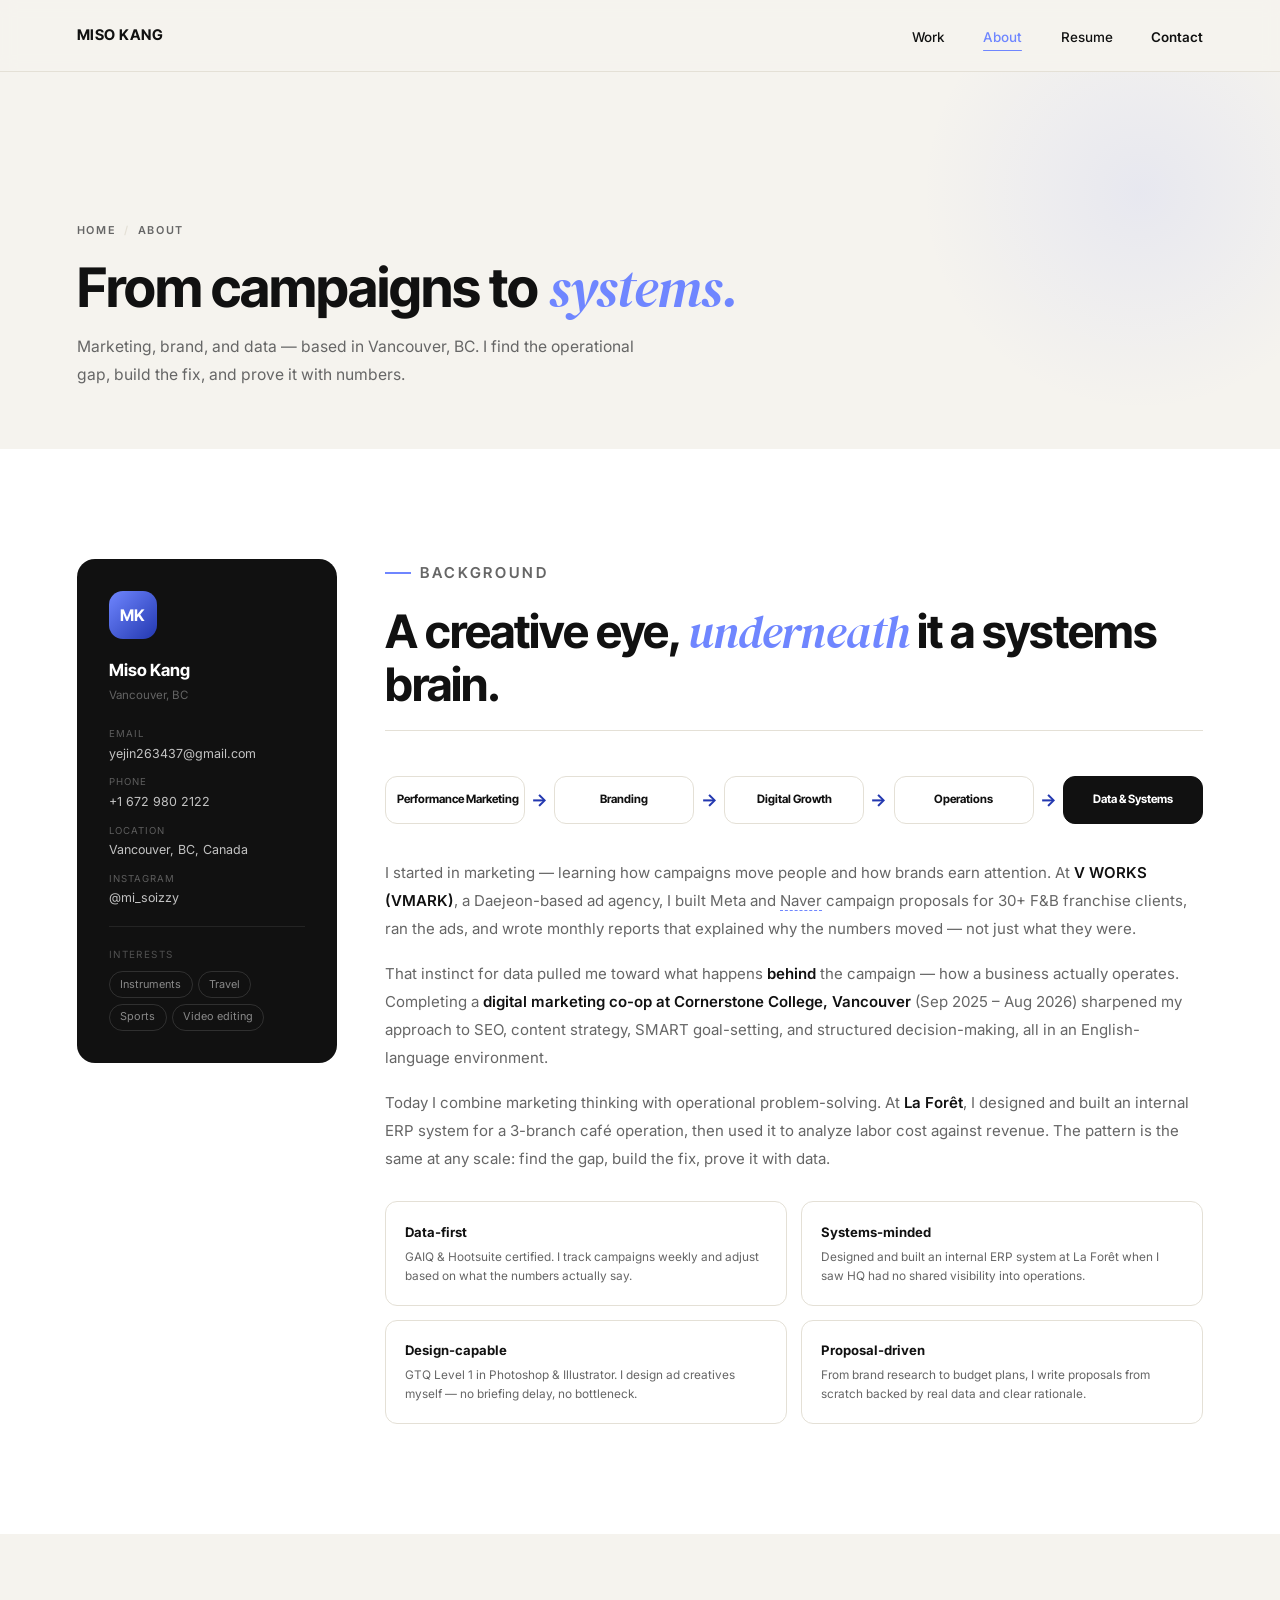
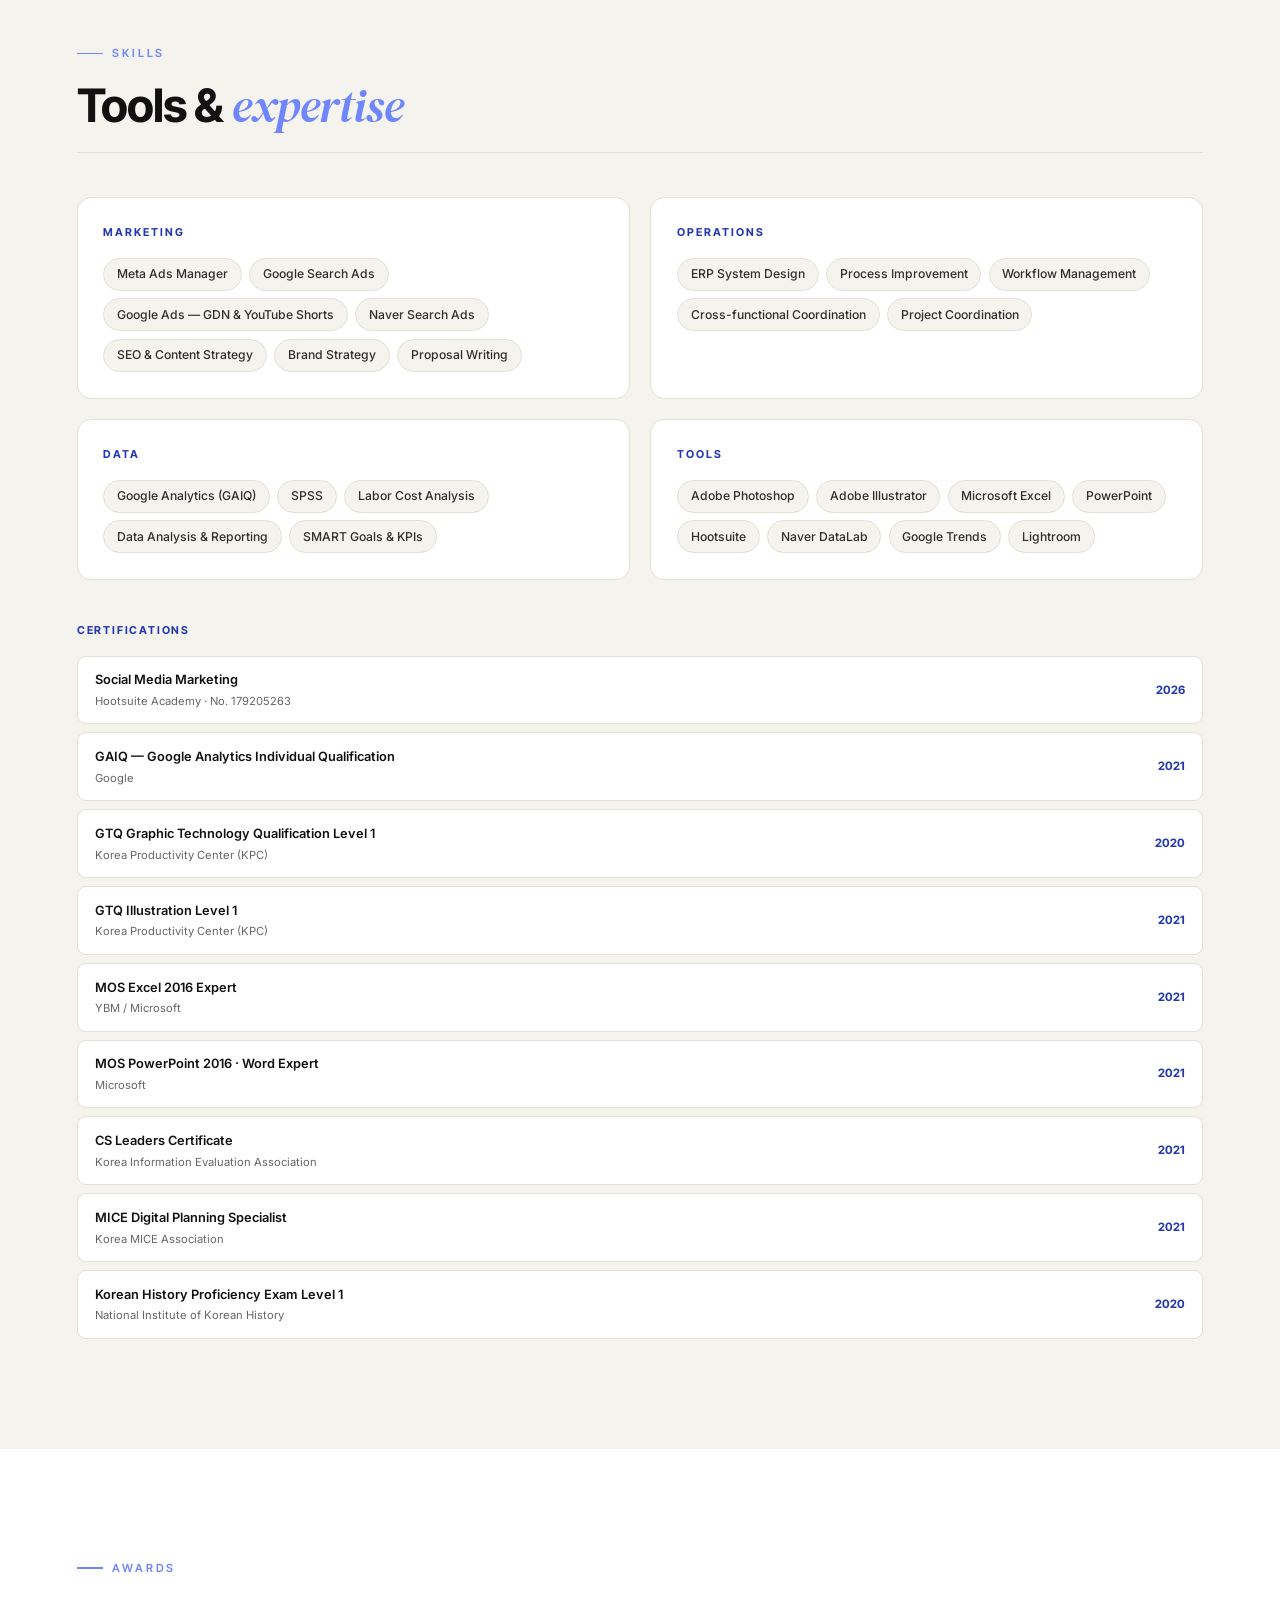
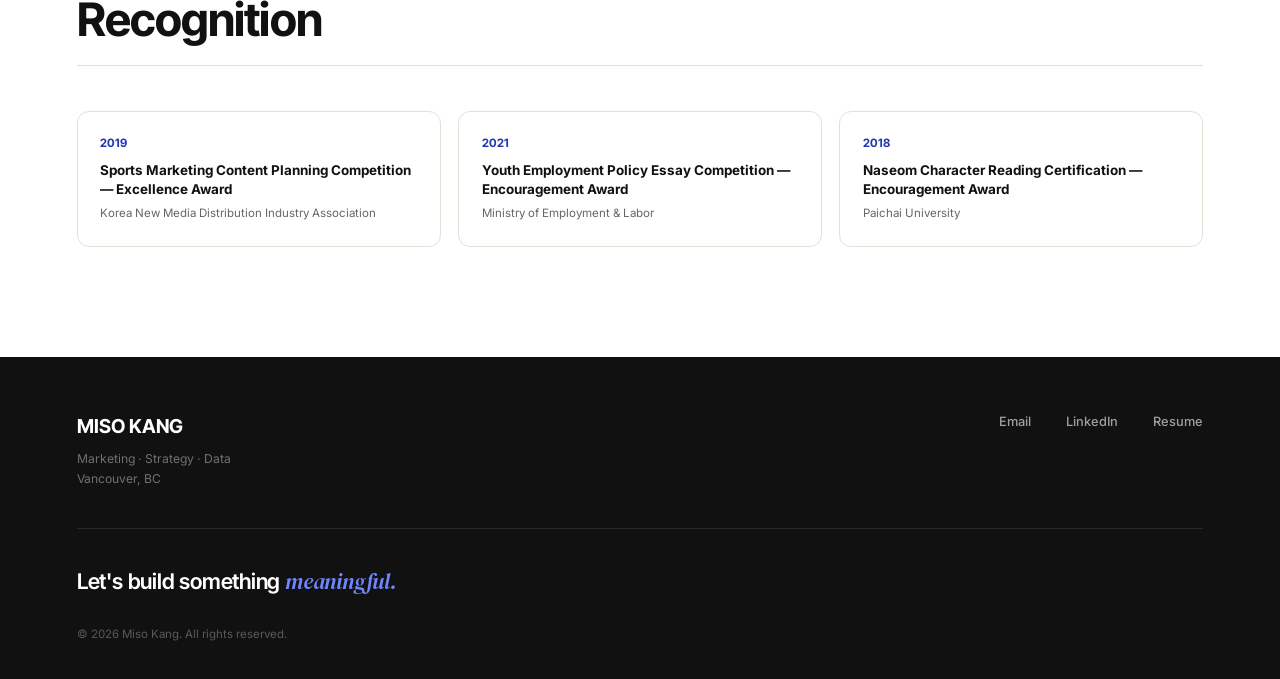
==== commit 1e8510b9: "Redesign portfolio v3: warm-ivory editorial marketer aesthetic Full visual pivot from the dark SaaS " ====
--- a/about.html
+++ b/about.html
@@ -12,12 +12,13 @@
   <meta charset="UTF-8" />
   <meta name="viewport" content="width=device-width, initial-scale=1.0" />
   <title>About · Miso Kang</title>
-  <link href="https://fonts.googleapis.com/css2?family=DM+Sans:ital,wght@0,300;0,400;0,500;0,600;0,700;1,400&family=DM+Serif+Display:ital@0;1&family=Space+Grotesk:wght@500;600;700&display=swap" rel="stylesheet" />
+  <meta name="description" content="Miso Kang — from performance marketing and brand strategy to ERP systems and data analysis. Marketing, operations, and data, based in Vancouver." />
+  <link href="https://fonts.googleapis.com/css2?family=Inter:wght@400;500;600;700&family=Inter+Tight:wght@500;600;700;800&family=DM+Serif+Display:ital@1&display=swap" rel="stylesheet" />
   <link rel="stylesheet" href="style.css" />
   <style>
     .about-g{display:grid;grid-template-columns:260px 1fr;gap:3rem;align-items:start}
-    .about-sidebar{background:var(--ink);border-radius:18px;padding:2rem;position:sticky;top:84px}
-    .ab-ava{width:48px;height:48px;border-radius:14px;background:linear-gradient(135deg,var(--accent),var(--accent-lt));display:flex;align-items:center;justify-content:center;font-family:var(--font-display);font-weight:700;color:#fff;font-size:1rem;margin-bottom:1.1rem}
+    .about-sidebar{background:var(--ink);border-radius:18px;padding:2rem;position:sticky;top:96px}
+    .ab-ava{width:48px;height:48px;border-radius:14px;background:linear-gradient(135deg,var(--accent),var(--accent-ink));display:flex;align-items:center;justify-content:center;font-family:var(--font-display);font-weight:700;color:#fff;font-size:1rem;margin-bottom:1.1rem}
     .ab-name{font-family:var(--font-display);font-size:1.05rem;font-weight:700;color:#fff}
     .ab-role{font-size:.72rem;color:rgba(255,255,255,.35);margin:.12rem 0 1.3rem}
     .ab-row{margin-bottom:.75rem}
@@ -29,6 +30,9 @@
     .ab-tag{font-size:.68rem;padding:.22rem .65rem;border-radius:50px;border:1px solid rgba(255,255,255,.13);color:rgba(255,255,255,.5)}
     .about-body p{font-size:.94rem;color:var(--mute);line-height:1.85;margin-bottom:1.1rem}
     .about-body p strong{color:var(--ink);font-weight:600}
+    .about-flow .flow-row{margin:1.6rem 0 2.2rem}
+    .about-flow .flow-node{padding:.85rem .7rem}
+    .about-flow .flow-node-label{font-size:.72rem}
     .about-3{display:grid;grid-template-columns:repeat(2,1fr);gap:.85rem;margin-top:1.8rem}
     .a3card{background:var(--white);border:1px solid var(--line);border-radius:12px;padding:1.2rem}
     .a3title{font-size:.82rem;font-weight:700;color:var(--ink);margin-bottom:.3rem}
@@ -45,12 +49,11 @@
 
 <!-- NAV -->
 <nav class="site-nav">
-  <a class="logo" href="index.html">Miso<span>.</span></a>
+  <a class="logo" href="index.html">MISO KANG</a>
   <ul class="nav-ul" id="nav">
-    <li><a href="index.html">Home</a></li>
+    <li><a href="projects.html">Work</a></li>
     <li><a href="about.html" class="active">About</a></li>
-    <li><a href="work.html">Experience</a></li>
-    <li><a href="projects.html">Projects</a></li>
+    <li><a href="resume.html">Resume</a></li>
     <li><a href="contact.html" class="nav-cta">Contact</a></li>
   </ul>
   <div class="burger" onclick="toggleNav()"><span></span><span></span><span></span></div>
@@ -59,9 +62,9 @@
 <!-- PAGE HEADER -->
 <div class="page-hero">
   <div class="w">
-    <div class="ph-breadcrumb">Home <span>/</span> About</div>
-    <h1 class="ph-title">About <em>Miso Kang</em></h1>
-    <p class="ph-sub">Marketing, operations, and data — based in Vancouver. I find the operational gap, build the fix, and prove it with numbers.</p>
+    <div class="ph-breadcrumb"><a href="index.html">Home</a> <span>/</span> About</div>
+    <h1 class="ph-title" style="margin-top:1.1rem">From campaigns to <em>systems.</em></h1>
+    <p class="ph-sub">Marketing, brand, and data — based in Vancouver, BC. I find the operational gap, build the fix, and prove it with numbers.</p>
   </div>
 </div>
 
@@ -86,8 +89,23 @@
       </div>
       <div class="about-body" data-reveal="right">
         <p class="slabel">Background</p>
-        <h2 class="stitle">From campaigns<br>to <em>systems.</em></h2>
+        <h2 class="stitle">A creative eye, <em>underneath</em> it a systems brain.</h2>
         <hr class="rule" />
+
+        <div class="about-flow">
+          <div class="flow-row">
+            <div class="flow-node"><div class="flow-node-label">Performance Marketing</div></div>
+            <div class="flow-arrow">→</div>
+            <div class="flow-node"><div class="flow-node-label">Branding</div></div>
+            <div class="flow-arrow">→</div>
+            <div class="flow-node"><div class="flow-node-label">Digital Growth</div></div>
+            <div class="flow-arrow">→</div>
+            <div class="flow-node"><div class="flow-node-label">Operations</div></div>
+            <div class="flow-arrow">→</div>
+            <div class="flow-node is-final"><div class="flow-node-label">Data &amp; Systems</div></div>
+          </div>
+        </div>
+
         <p>I started in marketing — learning how campaigns move people and how brands earn attention. At <strong>V WORKS (VMARK)</strong>, a Daejeon-based ad agency, I built Meta and <span class="nv">Naver</span> campaign proposals for 30+ F&amp;B franchise clients, ran the ads, and wrote monthly reports that explained why the numbers moved — not just what they were.</p>
         <p>That instinct for data pulled me toward what happens <strong>behind</strong> the campaign — how a business actually operates. Completing a <strong>digital marketing co-op at Cornerstone College, Vancouver</strong> (Sep 2025 – Aug 2026) sharpened my approach to SEO, content strategy, SMART goal-setting, and structured decision-making, all in an English-language environment.</p>
         <p>Today I combine marketing thinking with operational problem-solving. At <strong>La Forêt</strong>, I designed and built an internal ERP system for a 3-branch café operation, then used it to analyze labor cost against revenue. The pattern is the same at any scale: find the gap, build the fix, prove it with data.</p>
@@ -131,19 +149,19 @@
         </div>
       </div>
       <div class="skillcat" data-reveal="up" data-delay=".06">
-        <div class="skillcat-title">Analytics</div>
+        <div class="skillcat-title">Operations</div>
+        <div class="skillcat-tags">
+          <span class="skilltag">ERP System Design</span><span class="skilltag">Process Improvement</span>
+          <span class="skilltag">Workflow Management</span><span class="skilltag">Cross-functional Coordination</span>
+          <span class="skilltag">Project Coordination</span>
+        </div>
+      </div>
+      <div class="skillcat" data-reveal="up" data-delay=".12">
+        <div class="skillcat-title">Data</div>
         <div class="skillcat-tags">
           <span class="skilltag">Google Analytics (GAIQ)</span><span class="skilltag">SPSS</span>
           <span class="skilltag">Labor Cost Analysis</span><span class="skilltag">Data Analysis &amp; Reporting</span>
           <span class="skilltag">SMART Goals &amp; KPIs</span>
-        </div>
-      </div>
-      <div class="skillcat" data-reveal="up" data-delay=".12">
-        <div class="skillcat-title">Operations</div>
-        <div class="skillcat-tags">
-          <span class="skilltag">ERP System Design</span><span class="skilltag">Process Improvement</span>
-          <span class="skilltag">Workflow Management</span><span class="skilltag">Cross-functional Coordination</span>
-          <span class="skilltag">Project Coordination</span>
         </div>
       </div>
       <div class="skillcat" data-reveal="up" data-delay=".18">
@@ -190,13 +208,21 @@
 
 <!-- FOOTER -->
 <footer>
-  <div class="fl">Miso<span>.</span></div>
-  <p class="fc">© 2026 Miso Kang. All rights reserved.</p>
-  <nav class="flinks">
-    <a href="index.html">Home</a><a href="work.html">Experience</a>
-    <a href="projects.html">Projects</a><a href="contact.html">Contact</a>
-  </nav>
+  <div class="footer-top">
+    <div class="footer-brand">
+      <div class="fl">MISO KANG</div>
+      <div class="footer-tagline">Marketing · Strategy · Data<br>Vancouver, BC</div>
+    </div>
+    <nav class="footer-links">
+      <a href="mailto:yejin263437@gmail.com">Email</a>
+      <a href="contact.html#resume" title="LinkedIn — coming soon">LinkedIn</a>
+      <a href="resume.html">Resume</a>
+    </nav>
+  </div>
+  <p class="footer-cta">Let's build something <em>meaningful.</em></p>
+  <p class="footer-bottom">© 2026 Miso Kang. All rights reserved.</p>
 </footer>
+
 <button class="back-top" id="bt" onclick="scrollTo({top:0,behavior:'smooth'})">↑</button>
 
 <script src="motion.js"></script>
--- a/style.css
+++ b/style.css
@@ -1,77 +1,79 @@
 /* ─── RESET & TOKENS ─── */
 *,*::before,*::after{box-sizing:border-box;margin:0;padding:0}
 :root{
-  --ink:#0B0B0C;--ink-soft:#2A2A2D;
-  --paper:#FAFAF8;--white:#fff;--mid:#F0EFEA;
-  --line:#E7E5DF;--mute:#6E6E70;
-  --accent:#3355FF;--accent-lt:#8FA3FF;--accent-dim:rgba(51,85,255,.09);
-  --radius:10px;
-  --font-body:'DM Sans',sans-serif;
-  --font-display:'Space Grotesk',sans-serif;
+  --bg:#F5F3EE;--white:#fff;--card:#fff;
+  --ink:#111111;--ink-soft:#2E2E2E;--mute:#666666;
+  --line:#E4E0D6;
+  --accent:#6F86FF;--accent-dim:rgba(111,134,255,.1);--accent-ink:#2338B0;
+  --lf-accent:#0D2A17;--lf-accent-lt:#3E6B4F;--lf-dim:rgba(13,42,23,.08);
+  --radius:12px;
+  --font-body:'Inter',sans-serif;
+  --font-display:'Inter Tight',sans-serif;
   --font-serif:'DM Serif Display',serif;
   --ease:cubic-bezier(.16,.84,.44,1);
 }
 html{scroll-behavior:smooth}
-body{font-family:var(--font-body);color:var(--ink);background:var(--paper);line-height:1.65;-webkit-font-smoothing:antialiased}
+body{font-family:var(--font-body);color:var(--ink);background:var(--bg);line-height:1.65;-webkit-font-smoothing:antialiased}
 a{text-decoration:none;color:inherit}
 img{max-width:100%;display:block}
 ::-webkit-scrollbar{width:5px}
-::-webkit-scrollbar-track{background:var(--paper)}
+::-webkit-scrollbar-track{background:var(--bg)}
 ::-webkit-scrollbar-thumb{background:var(--ink);border-radius:3px}
 ::selection{background:var(--accent);color:#fff}
 
 /* ─── NAV ─── */
-.site-nav{position:fixed;top:0;left:0;right:0;z-index:200;height:64px;padding:0 6%;display:flex;align-items:center;justify-content:space-between;background:var(--paper);border-bottom:1px solid var(--line)}
-.logo{font-family:var(--font-display);font-size:.98rem;font-weight:700;color:var(--ink);letter-spacing:-.2px}
+.site-nav{position:fixed;top:0;left:0;right:0;z-index:200;height:72px;padding:0 6%;display:flex;align-items:center;justify-content:space-between;background:rgba(245,243,238,.92);backdrop-filter:blur(8px);-webkit-backdrop-filter:blur(8px);border-bottom:1px solid var(--line)}
+.logo{font-family:var(--font-display);font-size:.92rem;font-weight:700;letter-spacing:.5px;color:var(--ink)}
 .logo span{color:var(--accent)}
-.nav-ul{list-style:none;display:flex;align-items:center;gap:2.1rem}
-.nav-ul a{font-size:.82rem;color:var(--mute);font-weight:500;transition:color .2s;padding:.3rem 0;position:relative}
-.nav-ul a:hover,.nav-ul a.active{color:var(--ink)}
-.nav-ul a.active::after{content:'';position:absolute;bottom:-2px;left:0;right:0;height:2px;background:var(--accent);border-radius:2px}
-.nav-ul .nav-cta{background:var(--ink);color:var(--white)!important;padding:.42rem 1.15rem;border-radius:50px;font-weight:600!important;transition:background .2s}
-.nav-ul .nav-cta:hover{background:var(--accent)!important}
+.nav-ul{list-style:none;display:flex;align-items:center;gap:2.4rem}
+.nav-ul a{font-size:.84rem;color:var(--ink);font-weight:500;transition:color .2s;padding:.3rem 0;position:relative}
+.nav-ul a:hover,.nav-ul a.active{color:var(--accent)}
+.nav-ul a.active::after{content:'';position:absolute;bottom:-2px;left:0;right:0;height:1.5px;background:var(--accent);border-radius:2px}
+.nav-ul .nav-cta{color:var(--ink)!important;font-weight:600!important}
 .nav-ul .nav-cta.active::after{display:none}
 .burger{display:none;flex-direction:column;gap:5px;cursor:pointer;padding:4px}
 .burger span{display:block;width:22px;height:2px;background:var(--ink);transition:.3s}
 
 /* ─── PAGE WRAPPER ─── */
-.page-wrap{padding-top:64px;min-height:100vh}
+.page-wrap{padding-top:72px;min-height:100vh}
 
 /* ─── SECTION COMMONS ─── */
-.section{padding:100px 6%}
-.section--cream{background:var(--paper)}
+.section{padding:110px 6%}
+.section--cream{background:var(--white)}
 .section--navy{background:var(--ink)}
-.w{max-width:1120px;margin:0 auto}
-.slabel{font-family:var(--font-display);font-size:.7rem;font-weight:700;letter-spacing:2.6px;text-transform:uppercase;color:var(--accent);margin-bottom:.9rem;display:flex;align-items:center;gap:.6rem}
+.w{max-width:1160px;margin:0 auto}
+.slabel{font-family:var(--font-display);font-size:.7rem;font-weight:600;letter-spacing:2.8px;text-transform:uppercase;color:var(--accent);margin-bottom:1rem;display:flex;align-items:center;gap:.6rem}
 .slabel::before{content:'';width:26px;height:1.5px;background:var(--accent)}
-.stitle{font-family:var(--font-display);font-weight:700;letter-spacing:-.02em;font-size:clamp(1.9rem,3.6vw,2.8rem);color:var(--ink);line-height:1.12;margin-bottom:.7rem}
+.stitle{font-family:var(--font-display);font-weight:700;letter-spacing:-.02em;font-size:clamp(1.9rem,3.6vw,2.9rem);color:var(--ink);line-height:1.14;margin-bottom:.7rem}
 .stitle em{font-family:var(--font-serif);font-style:italic;font-weight:400;color:var(--accent)}
 .stitle--white{color:#fff}
-.stitle--white em{color:var(--accent-lt)}
-.ssub{font-size:.95rem;color:var(--mute);line-height:1.85;max-width:520px}
+.stitle--white em{color:var(--accent)}
+.ssub{font-size:.96rem;color:var(--mute);line-height:1.85;max-width:520px}
 .rule{border:none;border-top:1px solid var(--line);margin:1.2rem 0 2.8rem}
 
-/* ─── PAGE HEADER BANNER ─── */
-.page-hero{background:var(--ink);padding:130px 6% 64px;position:relative;overflow:hidden}
-.page-hero::before{content:'';position:absolute;top:-80px;right:-60px;width:440px;height:440px;border-radius:50%;background:radial-gradient(circle,rgba(51,85,255,.16) 0%,transparent 70%);pointer-events:none}
+/* ─── PAGE HEADER BANNER (About/Work/Contact/Projects listing) ─── */
+.page-hero{background:var(--bg);padding:150px 6% 60px;position:relative;overflow:hidden}
+.page-hero::before{content:'';position:absolute;top:-100px;right:-80px;width:440px;height:440px;border-radius:50%;background:radial-gradient(circle,var(--accent-dim) 0%,transparent 70%);pointer-events:none}
 .page-hero .w{position:relative}
-.ph-breadcrumb{font-size:.68rem;font-weight:600;letter-spacing:1.6px;text-transform:uppercase;color:rgba(255,255,255,.32);margin-bottom:1.1rem;display:flex;align-items:center;gap:.5rem}
-.ph-breadcrumb span{color:rgba(255,255,255,.14)}
-.ph-title{font-family:var(--font-display);font-weight:700;letter-spacing:-.02em;font-size:clamp(2.1rem,4.4vw,3.4rem);color:#fff;line-height:1.08;margin-bottom:.9rem}
-.ph-title em{font-family:var(--font-serif);font-style:italic;font-weight:400;color:var(--accent-lt)}
-.ph-sub{font-size:.96rem;color:rgba(255,255,255,.5);max-width:520px;line-height:1.8}
+.ph-breadcrumb{font-size:.68rem;font-weight:600;letter-spacing:1.6px;text-transform:uppercase;color:var(--mute);margin-bottom:1.1rem;display:flex;align-items:center;gap:.5rem}
+.ph-breadcrumb span{color:var(--line)}
+.ph-breadcrumb a:hover{color:var(--accent)}
+.ph-title{font-family:var(--font-display);font-weight:700;letter-spacing:-.02em;font-size:clamp(2.1rem,4.4vw,3.4rem);color:var(--ink);line-height:1.1;margin-bottom:.9rem}
+.ph-title em{font-family:var(--font-serif);font-style:italic;font-weight:400;color:var(--accent)}
+.ph-sub{font-size:.98rem;color:var(--mute);max-width:560px;line-height:1.8}
 
 /* ─── BUTTONS ─── */
-.btn{display:inline-flex;align-items:center;gap:.45rem;padding:.8rem 1.8rem;border-radius:50px;font-size:.86rem;font-weight:600;transition:transform .18s var(--ease),background .2s,color .2s,border-color .2s;white-space:nowrap;cursor:pointer;border:none;will-change:transform}
-.btn-fill{background:var(--accent);color:#fff}
-.btn-fill:hover{background:var(--ink)}
-.btn-ghost{border:1.5px solid rgba(255,255,255,.24);color:rgba(255,255,255,.85);background:transparent}
-.btn-ghost:hover{border-color:rgba(255,255,255,.6);background:rgba(255,255,255,.06)}
+.btn{display:inline-flex;align-items:center;gap:.45rem;padding:.85rem 1.9rem;border-radius:50px;font-size:.86rem;font-weight:600;transition:transform .18s var(--ease),background .2s,color .2s,border-color .2s;white-space:nowrap;cursor:pointer;border:none;will-change:transform}
+.btn-fill{background:var(--ink);color:#fff}
+.btn-fill:hover{background:var(--accent)}
+.btn-ghost{border:1.5px solid var(--line);color:var(--ink);background:transparent}
+.btn-ghost:hover{border-color:var(--ink)}
 .btn-outline{border:1.5px solid var(--line);color:var(--ink);background:transparent}
 .btn-outline:hover{border-color:var(--ink)}
 .btn-text{color:var(--ink);font-weight:600;font-size:.86rem;display:inline-flex;align-items:center;gap:.4rem}
 .btn-text::after{content:'→';transition:transform .2s var(--ease)}
 .btn-text:hover::after{transform:translateX(4px)}
+.btn-text:hover{color:var(--accent)}
 
 /* ─── TIMELINE ─── */
 .exp-g{display:grid;grid-template-columns:1fr 1fr;gap:3.5rem}
@@ -79,77 +81,80 @@
 .tl{position:relative;padding-left:1.5rem}
 .tl::before{content:'';position:absolute;left:5px;top:6px;bottom:0;width:1px;background:var(--line)}
 .tl-item{position:relative;margin-bottom:2.2rem}
-.tl-item::before{content:'';position:absolute;left:-1.5rem;top:5px;width:9px;height:9px;border-radius:50%;background:var(--accent);border:2.5px solid var(--paper);box-shadow:0 0 0 1px var(--accent)}
-.tl-period{font-family:var(--font-display);font-size:.68rem;font-weight:700;color:var(--accent);margin-bottom:.25rem;letter-spacing:.3px}
+.tl-item::before{content:'';position:absolute;left:-1.5rem;top:5px;width:9px;height:9px;border-radius:50%;background:var(--accent);border:2.5px solid var(--bg);box-shadow:0 0 0 1px var(--accent)}
+.tl-period{font-family:var(--font-display);font-size:.68rem;font-weight:700;color:var(--accent-ink);margin-bottom:.25rem;letter-spacing:.3px}
 .tl-role{font-size:.93rem;font-weight:700;color:var(--ink);margin-bottom:.14rem}
 .tl-org{font-size:.77rem;color:var(--mute);margin-bottom:.45rem}
 .tl-desc{font-size:.78rem;color:var(--mute);line-height:1.75}
 .tl-tags{display:flex;flex-wrap:wrap;gap:.3rem;margin-top:.55rem}
 .tl-tag{font-size:.64rem;font-weight:600;padding:.16rem .56rem;border-radius:4px;background:var(--white);color:var(--ink-soft);border:1px solid var(--line)}
 
-.sg-lbl{font-family:var(--font-display);font-size:.68rem;font-weight:700;letter-spacing:1.8px;text-transform:uppercase;color:var(--accent);margin-bottom:1rem}
+.sg-lbl{font-family:var(--font-display);font-size:.68rem;font-weight:700;letter-spacing:1.8px;text-transform:uppercase;color:var(--accent-ink);margin-bottom:1rem}
 
 /* ─── SKILL CATEGORIES (About) ─── */
 .skillcat-grid{display:grid;grid-template-columns:1fr 1fr;gap:1.3rem}
 .skillcat{border:1px solid var(--line);border-radius:14px;padding:1.6rem;background:var(--white)}
-.skillcat-title{font-family:var(--font-display);font-size:.68rem;font-weight:700;letter-spacing:2px;text-transform:uppercase;color:var(--accent);margin-bottom:1rem}
+.skillcat-title{font-family:var(--font-display);font-size:.68rem;font-weight:700;letter-spacing:2px;text-transform:uppercase;color:var(--accent-ink);margin-bottom:1rem}
 .skillcat-tags{display:flex;flex-wrap:wrap;gap:.45rem}
-.skilltag{font-size:.76rem;font-weight:500;padding:.35rem .8rem;border-radius:50px;background:var(--paper);border:1px solid var(--line);color:var(--ink-soft)}
+.skilltag{font-size:.76rem;font-weight:500;padding:.35rem .8rem;border-radius:50px;background:var(--bg);border:1px solid var(--line);color:var(--ink-soft)}
 
 /* ─── CERTIFICATIONS ─── */
 .cert-list{display:flex;flex-direction:column;gap:.5rem}
 .cert-row{display:flex;justify-content:space-between;align-items:center;padding:.8rem 1.05rem;background:var(--white);border-radius:9px;border:1px solid var(--line)}
 .cert-name{font-size:.8rem;font-weight:600;color:var(--ink)}
 .cert-org{font-size:.7rem;color:var(--mute);margin-top:.1rem}
-.cert-yr{font-family:var(--font-display);font-size:.72rem;font-weight:700;color:var(--accent);white-space:nowrap;margin-left:.8rem}
-
-/* ─── PROJECT CARDS ─── */
+.cert-yr{font-family:var(--font-display);font-size:.72rem;font-weight:700;color:var(--accent-ink);white-space:nowrap;margin-left:.8rem}
+
+/* ─── TAG (shared primitive) ─── */
+.tag{font-size:.64rem;font-weight:600;padding:.24rem .68rem;background:var(--white);border:1px solid var(--line);border-radius:50px;color:var(--ink-soft);letter-spacing:.2px}
+
+/* ─── PROJECT CARDS (archive grid, projects.html) ─── */
 .proj-grid{display:grid;grid-template-columns:repeat(3,1fr);gap:1.4rem}
 .pcard{background:var(--white);border:1px solid var(--line);border-radius:var(--radius);overflow:hidden;cursor:pointer;transition:transform .28s var(--ease),border-color .28s,box-shadow .28s;position:relative}
-.pcard:hover{border-color:var(--ink);box-shadow:0 20px 44px rgba(11,11,12,.09);transform:translateY(-4px)}
+.pcard:hover{border-color:var(--ink);box-shadow:0 16px 36px rgba(17,17,17,.07);transform:translateY(-4px)}
 .pcard-featured{border:1.5px solid var(--ink)}
 .pcard-featured-badge{position:absolute;top:.8rem;left:.8rem;font-family:var(--font-display);font-size:.6rem;font-weight:700;letter-spacing:1px;text-transform:uppercase;background:var(--accent);color:#fff;padding:.3rem .7rem;border-radius:50px;z-index:2}
 .pcard-thumb{height:168px;display:flex;flex-direction:column;justify-content:flex-end;padding:1.2rem;position:relative;overflow:hidden;background-size:cover;background-position:center}
 .pcard-thumb img.pcard-img{position:absolute;inset:0;width:100%;height:100%;object-fit:cover;transition:transform .5s var(--ease)}
 .pcard:hover .pcard-img{transform:scale(1.06)}
-.t0{background:linear-gradient(150deg,#0B0B0C 0%,#1A1A1D 55%,#233 100%)}
-.t1{background:linear-gradient(150deg,#0B0B0C 0%,#1E2A4D 100%)}
-.t2{background:linear-gradient(150deg,#101018 0%,#2D3A5E 100%)}
-.t3{background:linear-gradient(150deg,#0B0B0C 0%,#2E4A7E 100%)}
-.t4{background:linear-gradient(150deg,#0B0B0C 0%,#1D2B47 100%)}
-.t5{background:linear-gradient(150deg,#0B0B0C 0%,#243A5E 100%)}
-.t6{background:linear-gradient(150deg,#14141a 0%,#33475e 100%)}
-.pcard-thumb-yr{font-family:var(--font-display);font-size:3.2rem;font-weight:700;color:rgba(255,255,255,.06);position:absolute;right:.8rem;bottom:-.4rem;line-height:1;pointer-events:none}
+.t0{background:linear-gradient(150deg,#111 0%,#2a2a2a 55%,#333 100%)}
+.t1{background:linear-gradient(150deg,#111 0%,#1E2A4D 100%)}
+.t2{background:linear-gradient(150deg,#151519 0%,#2D3A5E 100%)}
+.t3{background:linear-gradient(150deg,#111 0%,#2E4A7E 100%)}
+.t4{background:linear-gradient(150deg,#111 0%,#1D2B47 100%)}
+.t5{background:linear-gradient(150deg,#111 0%,#243A5E 100%)}
+.t6{background:linear-gradient(150deg,#181820 0%,#33475e 100%)}
+.pcard-thumb-yr{font-family:var(--font-display);font-size:3.2rem;font-weight:700;color:rgba(255,255,255,.07);position:absolute;right:.8rem;bottom:-.4rem;line-height:1;pointer-events:none}
 .pcard-thumb-tag{font-size:.65rem;font-weight:700;color:rgba(255,255,255,.55);letter-spacing:1px;text-transform:uppercase;position:relative}
 .pcard-body{padding:1.35rem;position:relative;overflow:hidden}
-.pcard-org{font-size:.68rem;font-weight:700;letter-spacing:1.2px;text-transform:uppercase;color:var(--accent);margin-bottom:.45rem}
+.pcard-org{font-size:.68rem;font-weight:700;letter-spacing:1.2px;text-transform:uppercase;color:var(--accent-ink);margin-bottom:.45rem}
 .pcard-title{font-family:var(--font-display);font-weight:700;letter-spacing:-.01em;font-size:1.02rem;color:var(--ink);line-height:1.28;margin-bottom:.6rem}
 .pcard-desc{font-size:.75rem;color:var(--mute);line-height:1.72;margin-bottom:.85rem}
 .pcard-tags{display:flex;flex-wrap:wrap;gap:.32rem;margin-bottom:.9rem;max-height:0;opacity:0;transform:translateY(6px);transition:max-height .32s var(--ease),opacity .28s,transform .28s,margin .28s}
 .pcard:hover .pcard-tags,.pcard:focus-within .pcard-tags{max-height:6rem;opacity:1;transform:translateY(0)}
-.ptag{font-size:.62rem;font-weight:600;padding:.16rem .52rem;background:var(--paper);border:1px solid var(--line);border-radius:4px;color:var(--ink-soft)}
+.ptag{font-size:.62rem;font-weight:600;padding:.16rem .52rem;background:var(--bg);border:1px solid var(--line);border-radius:4px;color:var(--ink-soft)}
 .pcard-cta{font-size:.72rem;font-weight:700;color:var(--ink);display:flex;align-items:center;gap:.35rem}
 .pcard-cta::after{content:'→';transition:transform .2s var(--ease)}
 .pcard:hover .pcard-cta::after{transform:translateX(3px)}
 @media(hover:none){.pcard-tags{max-height:none;opacity:1;transform:none}}
 
 /* ─── MODAL ─── */
-.modal-overlay{position:fixed;inset:0;background:rgba(11,11,12,.7);backdrop-filter:blur(6px);z-index:1000;display:flex;align-items:center;justify-content:center;padding:1.5rem;opacity:0;visibility:hidden;transition:opacity .28s,visibility .28s}
+.modal-overlay{position:fixed;inset:0;background:rgba(17,17,17,.6);backdrop-filter:blur(6px);z-index:1000;display:flex;align-items:center;justify-content:center;padding:1.5rem;opacity:0;visibility:hidden;transition:opacity .28s,visibility .28s}
 .modal-overlay.open{opacity:1;visibility:visible}
 .modal{background:var(--white);border-radius:20px;max-width:780px;width:100%;max-height:88vh;overflow-y:auto;position:relative;transform:translateY(16px);transition:transform .32s var(--ease)}
 .modal-overlay.open .modal{transform:translateY(0)}
-.modal-close{position:sticky;top:0;float:right;width:34px;height:34px;border-radius:8px;background:var(--paper);border:1px solid var(--line);cursor:pointer;font-size:.85rem;display:flex;align-items:center;justify-content:center;margin:.9rem .9rem 0 0;z-index:10;transition:.2s}
+.modal-close{position:sticky;top:0;float:right;width:34px;height:34px;border-radius:8px;background:var(--bg);border:1px solid var(--line);cursor:pointer;font-size:.85rem;display:flex;align-items:center;justify-content:center;margin:.9rem .9rem 0 0;z-index:10;transition:.2s}
 .modal-close:hover{background:var(--ink);color:#fff}
 .modal-header{padding:0 2rem 1.5rem}
-.modal-tag{font-family:var(--font-display);font-size:.66rem;font-weight:700;letter-spacing:1.6px;text-transform:uppercase;color:var(--accent);margin-bottom:.5rem}
+.modal-tag{font-family:var(--font-display);font-size:.66rem;font-weight:700;letter-spacing:1.6px;text-transform:uppercase;color:var(--accent-ink);margin-bottom:.5rem}
 .modal-title{font-family:var(--font-display);font-weight:700;letter-spacing:-.01em;font-size:1.35rem;color:var(--ink);line-height:1.25;margin-bottom:.35rem}
 .modal-org{font-size:.78rem;color:var(--mute)}
 .modal-body{padding:0 2rem 2rem}
 .modal-section{margin-bottom:1.8rem}
-.ms-title{font-family:var(--font-display);font-size:.7rem;font-weight:700;letter-spacing:1.4px;text-transform:uppercase;color:var(--accent);margin-bottom:.85rem;padding-bottom:.5rem;border-bottom:1px solid var(--line)}
+.ms-title{font-family:var(--font-display);font-size:.7rem;font-weight:700;letter-spacing:1.4px;text-transform:uppercase;color:var(--accent-ink);margin-bottom:.85rem;padding-bottom:.5rem;border-bottom:1px solid var(--line)}
 .ms-p{font-size:.85rem;color:var(--mute);line-height:1.82;margin-bottom:.7rem}
 .ms-grid{display:grid;grid-template-columns:repeat(2,1fr);gap:.75rem}
-.ms-card{background:var(--paper);border:1px solid var(--line);border-radius:10px;padding:1rem}
+.ms-card{background:var(--bg);border:1px solid var(--line);border-radius:10px;padding:1rem}
 .ms-card-icon{font-size:1.1rem;margin-bottom:.4rem}
 .ms-card-title{font-size:.79rem;font-weight:700;color:var(--ink);margin-bottom:.3rem}
 .ms-card-desc{font-size:.74rem;color:var(--mute);line-height:1.65}
@@ -159,54 +164,54 @@
 .ms-data-row{display:grid;grid-template-columns:repeat(3,1fr);gap:.75rem;margin-bottom:.8rem}
 .ms-data-card{background:var(--ink);border-radius:10px;padding:1rem;text-align:center}
 .ms-data-num{font-family:var(--font-display);font-weight:700;font-size:1.6rem;color:#fff;line-height:1;font-variant-numeric:tabular-nums}
-.ms-data-num span{font-size:.9rem;color:var(--accent-lt)}
+.ms-data-num span{font-size:.9rem;color:var(--accent)}
 .ms-data-lbl{font-size:.68rem;color:rgba(255,255,255,.45);margin-top:.35rem}
 .ms-tags{display:flex;flex-wrap:wrap;gap:.4rem}
-.ms-tag{font-size:.72rem;font-weight:600;padding:.28rem .75rem;background:var(--ink);color:var(--accent-lt);border-radius:50px}
+.ms-tag{font-size:.72rem;font-weight:600;padding:.28rem .75rem;background:var(--ink);color:#fff;border-radius:50px}
 .funnel-row{display:grid;grid-template-columns:repeat(3,1fr);gap:.75rem}
 .funnel-card{border-radius:10px;padding:1.1rem;border:1px solid}
-.fc-tofu{background:var(--accent-dim);border-color:var(--accent-lt)}
+.fc-tofu{background:var(--accent-dim);border-color:#c3cdff}
 .fc-mofu{background:#f3f2ff;border-color:#c7c9ff}
 .fc-bofu{background:#eef8f1;border-color:#a9dcb8}
 .fc-label{font-size:.63rem;font-weight:800;letter-spacing:1.4px;text-transform:uppercase;margin-bottom:.35rem}
-.fc-tofu .fc-label{color:var(--accent)}
+.fc-tofu .fc-label{color:var(--accent-ink)}
 .fc-mofu .fc-label{color:#5450d6}
 .fc-bofu .fc-label{color:#1e7a4a}
 .fc-title{font-size:.82rem;font-weight:700;color:var(--ink);margin-bottom:.3rem}
 .fc-desc{font-size:.72rem;color:var(--mute);line-height:1.6}
 
-/* ─── AD WORK METRICS ─── */
+/* ─── AD WORK METRICS (legacy #vworks block on work.html) ─── */
 .metrics-row{display:grid;grid-template-columns:repeat(4,1fr);gap:1rem;margin:2rem 0}
-.mcard{background:rgba(255,255,255,.04);border:1px solid rgba(255,255,255,.1);border-radius:12px;padding:1.3rem;text-align:center}
-.mcard-val{font-family:var(--font-display);font-weight:700;font-size:2rem;color:#fff;line-height:1;font-variant-numeric:tabular-nums}
-.mcard-val span{font-size:1rem;color:var(--accent-lt)}
-.mcard-lbl{font-size:.68rem;color:rgba(255,255,255,.4);margin-top:.4rem}
+.mcard{background:var(--white);border:1px solid var(--line);border-radius:12px;padding:1.3rem;text-align:center}
+.mcard-val{font-family:var(--font-display);font-weight:700;font-size:2rem;color:var(--ink);line-height:1;font-variant-numeric:tabular-nums}
+.mcard-val span{font-size:1rem;color:var(--accent-ink)}
+.mcard-lbl{font-size:.68rem;color:var(--mute);margin-top:.4rem}
 .work-grid{display:grid;grid-template-columns:repeat(3,1fr);gap:1rem;margin-top:2rem}
-.wcard{background:rgba(255,255,255,.03);border:1px solid rgba(255,255,255,.1);border-radius:12px;padding:1.3rem;transition:.2s}
-.wcard:hover{background:rgba(255,255,255,.06)}
-.wcard-num{font-family:var(--font-display);font-size:.65rem;font-weight:700;letter-spacing:1.2px;text-transform:uppercase;color:var(--accent-lt);margin-bottom:.5rem}
-.wcard-title{font-size:.85rem;font-weight:700;color:#fff;margin-bottom:.45rem}
-.wcard-desc{font-size:.75rem;color:rgba(255,255,255,.5);line-height:1.7}
-.client-lbl{font-size:.68rem;font-weight:700;letter-spacing:1.4px;text-transform:uppercase;color:rgba(255,255,255,.3);margin-bottom:.75rem}
+.wcard{background:var(--white);border:1px solid var(--line);border-radius:12px;padding:1.3rem;transition:.2s}
+.wcard:hover{border-color:var(--ink)}
+.wcard-num{font-family:var(--font-display);font-size:.65rem;font-weight:700;letter-spacing:1.2px;text-transform:uppercase;color:var(--accent-ink);margin-bottom:.5rem}
+.wcard-title{font-size:.85rem;font-weight:700;color:var(--ink);margin-bottom:.45rem}
+.wcard-desc{font-size:.75rem;color:var(--mute);line-height:1.7}
+.client-lbl{font-size:.68rem;font-weight:700;letter-spacing:1.4px;text-transform:uppercase;color:var(--mute);margin-bottom:.75rem}
 .client-chips{display:flex;flex-wrap:wrap;gap:.45rem;margin-bottom:2rem}
-.cc{font-size:.72rem;padding:.28rem .75rem;border-radius:50px;background:rgba(255,255,255,.05);border:1px solid rgba(255,255,255,.1);color:rgba(255,255,255,.65)}
+.cc{font-size:.72rem;padding:.28rem .75rem;border-radius:50px;background:var(--white);border:1px solid var(--line);color:var(--ink-soft)}
 
 /* ─── AWARDS ─── */
 .awards-g{display:grid;grid-template-columns:repeat(3,1fr);gap:1.1rem}
 .aw-card{background:var(--white);border:1px solid var(--line);border-radius:12px;padding:1.4rem;transition:.22s var(--ease)}
-.aw-card:hover{border-color:var(--ink);box-shadow:0 12px 28px rgba(11,11,12,.07);transform:translateY(-3px)}
-.aw-yr{font-family:var(--font-display);font-size:.72rem;font-weight:700;color:var(--accent);margin-bottom:.5rem}
+.aw-card:hover{border-color:var(--ink);box-shadow:0 12px 28px rgba(17,17,17,.06);transform:translateY(-3px)}
+.aw-yr{font-family:var(--font-display);font-size:.72rem;font-weight:700;color:var(--accent-ink);margin-bottom:.5rem}
 .aw-title{font-size:.84rem;font-weight:700;color:var(--ink);line-height:1.4;margin-bottom:.35rem}
 .aw-org{font-size:.72rem;color:var(--mute)}
 
 /* ─── TOOLS ─── */
 .tools-wrap{display:flex;flex-wrap:wrap;gap:.4rem;margin-top:.4rem}
-.tool{font-size:.72rem;padding:.28rem .72rem;border-radius:6px;background:var(--paper);border:1px solid var(--line);color:var(--ink-soft);font-weight:500}
+.tool{font-size:.72rem;padding:.28rem .72rem;border-radius:6px;background:var(--white);border:1px solid var(--line);color:var(--ink-soft);font-weight:500}
 
 /* ─── CONTACT FORM ─── */
 .contact-g{display:grid;grid-template-columns:1fr 1.4fr;gap:4rem;align-items:start}
 .ci{display:flex;align-items:flex-start;gap:1rem;margin-bottom:1.4rem}
-.ci-icon{width:38px;height:38px;background:var(--white);border:1px solid var(--line);border-radius:9px;display:flex;align-items:center;justify-content:center;flex-shrink:0;color:var(--accent)}
+.ci-icon{width:38px;height:38px;background:var(--white);border:1px solid var(--line);border-radius:9px;display:flex;align-items:center;justify-content:center;flex-shrink:0;color:var(--accent-ink)}
 .ci-icon svg{width:16px;height:16px}
 .ci-lbl{display:block;font-size:.67rem;font-weight:700;letter-spacing:1px;text-transform:uppercase;color:var(--mute);margin-bottom:.18rem}
 .ci-val{font-size:.86rem;font-weight:600;color:var(--ink)}
@@ -214,7 +219,7 @@
 .frow{display:grid;grid-template-columns:1fr 1fr;gap:1rem}
 .fg{margin-bottom:1.1rem}
 .fg label{display:block;font-size:.72rem;font-weight:700;color:var(--ink-soft);margin-bottom:.45rem;letter-spacing:.3px}
-.fg input,.fg textarea,.fg select{width:100%;padding:.72rem 1rem;border:1.5px solid var(--line);border-radius:8px;font-size:.86rem;font-family:inherit;background:var(--paper);color:var(--ink);outline:none;transition:border-color .2s}
+.fg input,.fg textarea,.fg select{width:100%;padding:.72rem 1rem;border:1.5px solid var(--line);border-radius:8px;font-size:.86rem;font-family:inherit;background:var(--bg);color:var(--ink);outline:none;transition:border-color .2s}
 .fg input:focus,.fg textarea:focus{border-color:var(--accent)}
 .fg textarea{resize:vertical;min-height:120px}
 .submit{width:100%;padding:.88rem;background:var(--ink);color:#fff;border:none;border-radius:50px;font-size:.9rem;font-weight:700;cursor:pointer;transition:.2s;font-family:inherit}
@@ -229,14 +234,18 @@
 .reach-link.is-pending{opacity:.5;cursor:not-allowed}
 .reach-link.is-pending:hover{transform:none;border-color:var(--line)}
 
-/* ─── FOOTER ─── */
-footer{background:var(--ink);padding:2.4rem 6%;display:flex;align-items:center;justify-content:space-between;gap:1rem;flex-wrap:wrap}
-.fl{font-family:var(--font-display);font-size:1.15rem;font-weight:700;color:#fff}
-.fl span{color:var(--accent)}
-.fc{font-size:.75rem;color:rgba(255,255,255,.3)}
-.flinks{display:flex;gap:1.6rem}
-.flinks a{font-size:.75rem;color:rgba(255,255,255,.4);font-weight:500;transition:color .2s}
-.flinks a:hover{color:#fff}
+/* ─── FOOTER (the one deliberate dark moment) ─── */
+footer{background:var(--ink);padding:3.4rem 6% 2.2rem}
+.footer-top{display:flex;justify-content:space-between;align-items:flex-start;flex-wrap:wrap;gap:2rem;max-width:1160px;margin:0 auto;padding-bottom:2.4rem;border-bottom:1px solid rgba(255,255,255,.1)}
+.footer-brand .fl{font-family:var(--font-display);font-size:1.2rem;font-weight:700;color:#fff}
+.footer-brand .fl span{color:var(--accent)}
+.footer-tagline{font-size:.76rem;color:rgba(255,255,255,.4);margin-top:.4rem}
+.footer-links{display:flex;gap:2.2rem;flex-wrap:wrap}
+.footer-links a{font-size:.8rem;color:rgba(255,255,255,.6);font-weight:500;transition:color .2s}
+.footer-links a:hover{color:#fff}
+.footer-cta{font-family:var(--font-display);font-size:1.35rem;font-weight:600;color:#fff;max-width:1160px;margin:2.2rem auto 0;letter-spacing:-.01em}
+.footer-cta em{font-family:var(--font-serif);font-style:italic;color:var(--accent);font-weight:400}
+.footer-bottom{max-width:1160px;margin:1.6rem auto 0;font-size:.72rem;color:rgba(255,255,255,.3)}
 
 /* ─── NAVER TOOLTIP ─── */
 .nv{border-bottom:1px dashed var(--accent);cursor:help;position:relative;white-space:nowrap}
@@ -249,57 +258,190 @@
 .back-top:hover{background:var(--accent)}
 .back-top.show{opacity:1;transform:translateY(0)}
 
+/* ══════════════════ NEW COMPONENT SYSTEM (v3) ══════════════════ */
+
+/* ─── HOME HERO ─── */
+.home-hero{padding:150px 6% 90px;position:relative;overflow:hidden}
+.home-hero::before{content:'';position:absolute;top:-160px;right:-140px;width:520px;height:520px;border-radius:50%;background:radial-gradient(circle,var(--accent-dim) 0%,transparent 70%);pointer-events:none}
+.hh-grid{max-width:1160px;margin:0 auto;display:grid;grid-template-columns:1.05fr .95fr;gap:3.5rem;align-items:center;position:relative}
+.hh-eyebrow{font-family:var(--font-display);display:inline-flex;align-items:center;gap:9px;font-size:.72rem;font-weight:600;letter-spacing:2.4px;text-transform:uppercase;color:var(--accent-ink);margin-bottom:1.5rem}
+.hh-eyebrow::before{content:'';width:26px;height:1.5px;background:var(--accent-ink)}
+.hh-headline{font-family:var(--font-display);font-weight:700;letter-spacing:-.025em;font-size:clamp(2.5rem,4.6vw,3.9rem);color:var(--ink);line-height:1.08;margin-bottom:1.5rem}
+.hh-headline em{font-family:var(--font-serif);font-style:italic;font-weight:400;color:var(--accent)}
+.hh-sub{font-size:1.02rem;color:var(--mute);max-width:460px;line-height:1.8;margin-bottom:2.1rem}
+.hh-ctas{display:flex;align-items:center;gap:1.4rem;flex-wrap:wrap}
+
+/* Hero collage */
+.hh-collage{position:relative;height:440px}
+.hh-card{position:absolute;background:var(--white);border:1px solid var(--line);border-radius:16px;box-shadow:0 24px 48px rgba(17,17,17,.08)}
+.hh-card-1{top:0;left:10%;width:78%;padding:1.3rem 1.4rem;z-index:2}
+.hh-card-2{top:150px;right:0;width:64%;padding:1.2rem 1.3rem;z-index:3}
+.hh-card-3{bottom:0;left:0;width:58%;padding:1.1rem 1.2rem;z-index:1}
+.hh-card-lbl{font-size:.62rem;font-weight:700;letter-spacing:1px;text-transform:uppercase;color:var(--mute);margin-bottom:.5rem}
+.hh-card-val{font-family:var(--font-display);font-weight:700;font-size:1.7rem;color:var(--ink);line-height:1;font-variant-numeric:tabular-nums}
+.hh-card-sub{font-size:.7rem;color:var(--mute);margin-top:.3rem}
+.hh-card-modules{display:flex;flex-wrap:wrap;gap:.35rem;margin-top:.3rem}
+.hh-note{position:absolute;bottom:-38px;right:6%;font-family:var(--font-serif);font-style:italic;font-size:.92rem;color:var(--accent-ink);transform:rotate(-2deg)}
+@media(max-width:980px){
+  .hh-grid{grid-template-columns:1fr}
+  .hh-collage{height:360px;max-width:420px;margin:2.5rem auto 0}
+}
+@media(max-width:560px){
+  .hh-collage{height:320px}
+  .hh-card-1{width:88%}.hh-card-2{width:74%;top:130px}.hh-card-3{width:66%}
+}
+
+/* ─── SELECTED WORK / PROJECT CARDS (home) ─── */
+.sw-grid{display:grid;grid-template-columns:1.3fr 1fr 1fr;gap:1.4rem;margin-top:2.8rem}
+.project-card{background:var(--white);border:1px solid var(--line);border-radius:18px;overflow:hidden;transition:border-color .28s,transform .28s var(--ease),box-shadow .28s;display:flex;flex-direction:column}
+.project-card:hover{border-color:var(--ink);transform:translateY(-5px);box-shadow:0 22px 48px rgba(17,17,17,.08)}
+.project-card.is-featured{grid-row:span 1}
+.pc-visual{height:200px;position:relative;overflow:hidden;display:flex;align-items:flex-end;padding:1.1rem 1.3rem}
+.project-card.is-featured .pc-visual{height:220px}
+.pc-visual-num{position:absolute;top:1rem;right:1.1rem;font-family:var(--font-display);font-size:.72rem;font-weight:700;color:rgba(255,255,255,.55)}
+.pc-visual-org{font-size:.82rem;color:#fff;font-weight:700;position:relative;font-family:var(--font-display)}
+.pc-body{padding:1.5rem 1.5rem 1.6rem;display:flex;flex-direction:column;flex:1}
+.pc-title{font-family:var(--font-display);font-weight:700;letter-spacing:-.01em;font-size:1.12rem;color:var(--ink);line-height:1.3;margin-bottom:.5rem}
+.pc-subtitle{font-size:.8rem;color:var(--mute);line-height:1.6;margin-bottom:1rem}
+.pc-tags{display:flex;flex-wrap:wrap;gap:.32rem;margin-bottom:1.1rem}
+.pc-cta{margin-top:auto;font-family:var(--font-display);font-size:.78rem;font-weight:700;color:var(--ink);display:flex;align-items:center;gap:.4rem}
+.pc-cta::after{content:'→';transition:transform .2s var(--ease)}
+.project-card:hover .pc-cta::after{transform:translateX(4px)}
+.project-card:hover .pc-visual-img{transform:scale(1.05)}
+.pc-visual-img{position:absolute;inset:0;transition:transform .5s var(--ease)}
+@media(max-width:980px){.sw-grid{grid-template-columns:1fr}}
+
+/* ─── POSITIONING SECTION (dark, one dramatic break) ─── */
+.positioning{background:var(--ink);padding:130px 6%;text-align:center}
+.positioning .w{max-width:820px}
+.pos-text{font-family:var(--font-display);font-weight:600;letter-spacing:-.015em;font-size:clamp(1.5rem,3vw,2.2rem);color:rgba(255,255,255,.55);line-height:1.55}
+.pos-text strong{color:#fff;font-weight:700}
+.pos-text em{font-family:var(--font-serif);font-style:italic;color:var(--accent);font-weight:400}
+
+/* ─── ABOUT PREVIEW ─── */
+.ap-grid{display:grid;grid-template-columns:1.1fr .9fr;gap:4rem;align-items:start}
+.ap-tags{display:flex;flex-wrap:wrap;gap:.5rem;margin:1.5rem 0}
+.ap-tag{font-size:.74rem;font-weight:600;padding:.34rem .9rem;border-radius:50px;background:var(--bg);border:1px solid var(--line);color:var(--ink-soft)}
+.ap-side-card{background:var(--bg);border:1px solid var(--line);border-radius:14px;padding:1.3rem}
+
+/* ─── CASE STUDY HERO (project detail pages) ─── */
+.cs-hero{background:var(--bg);padding:150px 6% 70px;position:relative;overflow:hidden}
+.cs-hero::before{content:'';position:absolute;top:-100px;right:-80px;width:480px;height:480px;border-radius:50%;background:radial-gradient(circle,var(--accent-dim) 0%,transparent 70%);pointer-events:none}
+.cs-hero .w{position:relative}
+.cs-hero-org{font-family:var(--font-display);font-size:.72rem;font-weight:700;letter-spacing:2px;text-transform:uppercase;color:var(--accent-ink);margin-bottom:1rem}
+.cs-hero-title{font-family:var(--font-display);font-weight:700;letter-spacing:-.02em;font-size:clamp(2rem,4.4vw,3.2rem);color:var(--ink);line-height:1.1;margin-bottom:1.1rem;max-width:780px}
+.cs-hero-sub{font-size:.98rem;color:var(--mute);max-width:600px;line-height:1.8;margin-bottom:1.8rem}
+.cs-meta-row{display:flex;flex-wrap:wrap;gap:2.4rem;padding-top:1.8rem;border-top:1px solid var(--line)}
+.cs-meta-lbl{font-size:.64rem;color:var(--mute);text-transform:uppercase;letter-spacing:1px;margin-bottom:.3rem}
+.cs-meta-val{font-size:.85rem;color:var(--ink);font-weight:600}
+/* La Forêt forest-green scoped hero */
+.cs-hero--forest{background:var(--lf-accent)}
+.cs-hero--forest::before{background:radial-gradient(circle,rgba(62,107,79,.35) 0%,transparent 70%)}
+.cs-hero--forest .cs-hero-org{color:var(--lf-accent-lt)}
+.cs-hero--forest .cs-hero-title{color:#fff}
+.cs-hero--forest .cs-hero-sub{color:rgba(255,255,255,.62)}
+.cs-hero--forest .cs-meta-row{border-color:rgba(255,255,255,.15)}
+.cs-hero--forest .cs-meta-lbl{color:rgba(255,255,255,.4)}
+.cs-hero--forest .cs-meta-val{color:#fff}
+.cs-hero--forest .ph-breadcrumb{color:rgba(255,255,255,.4)}
+.cs-hero--forest .ph-breadcrumb a:hover{color:#fff}
+
 /* ─── CASE STUDY: NUMBERED SECTIONS ─── */
 .cs-section{padding:70px 6%;border-bottom:1px solid var(--line)}
 .cs-section:last-of-type{border-bottom:none}
-.cs-section--dark{background:var(--ink);border-bottom:none}
-.cs-num{font-family:var(--font-display);font-size:.72rem;font-weight:700;letter-spacing:2.4px;text-transform:uppercase;color:var(--accent);margin-bottom:.9rem}
+.cs-num{font-family:var(--font-display);font-size:.72rem;font-weight:700;letter-spacing:2.4px;text-transform:uppercase;color:var(--accent-ink);margin-bottom:.9rem}
 .cs-h{font-family:var(--font-display);font-weight:700;letter-spacing:-.02em;font-size:clamp(1.6rem,2.8vw,2.2rem);color:var(--ink);line-height:1.18;margin-bottom:1.3rem;max-width:640px}
-.cs-h--white{color:#fff}
 .cs-p{font-size:.94rem;color:var(--mute);line-height:1.85;max-width:640px;margin-bottom:1rem}
-.cs-p--white{color:rgba(255,255,255,.6)}
 .cs-p strong{color:var(--ink);font-weight:600}
-.cs-p--white strong{color:#fff}
+/* forest-scoped variants */
+.cs-num--forest{color:var(--lf-accent-lt)}
+
+.tight-list{list-style:none;display:flex;flex-direction:column;gap:.65rem;max-width:640px}
+.tight-list li{font-size:.85rem;color:var(--mute);padding-left:1.1rem;position:relative;line-height:1.6}
+.tight-list li::before{content:'—';position:absolute;left:0;color:var(--accent-ink);font-weight:700}
+.core-flow-mini{font-size:.76rem;color:var(--ink-soft);font-weight:600;line-height:1.7;margin-bottom:1rem}
+
+/* ─── SCREENSHOT / ILLUSTRATIVE VISUAL FRAME ─── */
+.shot{border:1px solid var(--line);border-radius:14px;overflow:hidden;background:var(--white)}
+.shot-bar{height:34px;background:var(--bg);border-bottom:1px solid var(--line);display:flex;align-items:center;gap:6px;padding:0 14px}
+.shot-dot{width:8px;height:8px;border-radius:50%;background:var(--line)}
+.shot-body{aspect-ratio:16/9;display:flex;flex-direction:column;align-items:center;justify-content:center;gap:.5rem;background:repeating-linear-gradient(45deg,var(--bg) 0 12px,var(--white) 12px 24px);color:var(--mute);font-size:.8rem;text-align:center;padding:2rem}
+.shot-body b{color:var(--ink);font-size:.86rem;font-weight:700}
+.shot-cap{font-size:.7rem;color:var(--mute);text-align:center;margin-top:.6rem}
+/* illustrative dashboard mockup (used instead of fake screenshots) */
+.illus{border:1px solid var(--line);border-radius:16px;overflow:hidden;background:var(--white);padding:1.6rem}
+.illus-modrow{display:flex;flex-wrap:wrap;gap:.5rem;margin-bottom:1.2rem}
+.illus-mod{font-size:.68rem;font-weight:600;padding:.3rem .75rem;border-radius:6px;background:var(--bg);border:1px solid var(--line);color:var(--ink-soft)}
+.illus-mod.is-active{background:var(--ink);color:#fff;border-color:var(--ink)}
+.illus-kpis{display:grid;grid-template-columns:repeat(3,1fr);gap:.8rem}
+.illus-kpi{background:var(--bg);border:1px solid var(--line);border-radius:10px;padding:1rem}
+.illus-kpi-val{font-family:var(--font-display);font-weight:700;font-size:1.3rem;color:var(--ink);font-variant-numeric:tabular-nums}
+.illus-kpi-lbl{font-size:.64rem;color:var(--mute);margin-top:.25rem;text-transform:uppercase;letter-spacing:.5px}
+@media(max-width:640px){.illus-kpis{grid-template-columns:1fr 1fr}}
+
+/* ─── CORE WORK CARDS ─── */
+.core-grid{display:grid;grid-template-columns:repeat(3,1fr);gap:1.3rem;margin-top:1.6rem}
+.core-card{background:var(--white);border:1px solid var(--line);border-radius:16px;padding:1.6rem;display:flex;flex-direction:column}
+.core-title{font-family:var(--font-display);font-weight:700;font-size:1rem;color:var(--ink);margin-bottom:.6rem}
+.core-desc{font-size:.8rem;color:var(--mute);line-height:1.68;margin-bottom:1.1rem}
+.kpi-mini-row{display:grid;grid-template-columns:1fr 1fr;gap:.6rem;margin-bottom:1rem}
+.kpi-mini{background:var(--bg);border:1px solid var(--line);border-radius:9px;padding:.7rem .8rem}
+.kpi-mini-val{font-family:var(--font-display);font-weight:700;font-size:1.05rem;color:var(--ink);font-variant-numeric:tabular-nums;line-height:1.15}
+.kpi-mini-val.is-down{color:#B5453D}
+.kpi-mini-val.is-up{color:#1E7A4A}
+.kpi-mini-lbl{font-size:.62rem;color:var(--mute);text-transform:uppercase;letter-spacing:.5px;margin-top:.2rem}
+.core-period{font-size:.68rem;color:var(--mute);margin-bottom:.9rem}
+.core-note{font-size:.68rem;color:var(--mute);font-style:italic;margin-top:.3rem}
+.core-insight{font-size:.75rem;color:var(--ink-soft);line-height:1.6;background:var(--accent-dim);border-radius:8px;padding:.6rem .75rem;margin-top:.5rem}
+.example-tag{display:inline-block;font-size:.62rem;font-weight:700;letter-spacing:.5px;text-transform:uppercase;color:var(--accent-ink);background:var(--accent-dim);padding:.2rem .55rem;border-radius:50px;margin-bottom:.7rem}
+@media(max-width:900px){.core-grid{grid-template-columns:1fr}}
+
+/* ─── HERO KPI ROW (case study) ─── */
+.hero-kpi-row{display:grid;grid-template-columns:repeat(3,1fr);gap:1rem;margin:2rem 0 .6rem}
+.hero-kpi{background:var(--white);border:1px solid var(--line);border-radius:12px;padding:1.2rem;text-align:center}
+.hero-kpi-val{font-family:var(--font-display);font-weight:700;font-size:1.7rem;color:var(--ink);line-height:1;font-variant-numeric:tabular-nums}
+.hero-kpi-lbl{font-size:.68rem;color:var(--mute);margin-top:.4rem}
+.hero-kpi-note{font-size:.64rem;color:var(--mute);text-align:center;margin-top:.3rem}
+.cs-hero--forest .hero-kpi{background:rgba(255,255,255,.06);border-color:rgba(255,255,255,.14)}
+.cs-hero--forest .hero-kpi-val{color:#fff}
+.cs-hero--forest .hero-kpi-lbl{color:rgba(255,255,255,.5)}
+.cs-hero--forest .hero-kpi-note{color:rgba(255,255,255,.35)}
+@media(max-width:700px){.hero-kpi-row{grid-template-columns:1fr}}
+
+/* ─── INSIGHT / IMPACT ROWS ─── */
+.insight-row{display:grid;grid-template-columns:repeat(3,1fr);gap:1.2rem;margin-top:1.6rem}
+.insight-item{border-left:2px solid var(--accent);padding-left:1rem}
+.insight-title{font-size:.84rem;font-weight:700;color:var(--ink);margin-bottom:.3rem}
+.insight-desc{font-size:.76rem;color:var(--mute);line-height:1.6}
+.impact-grid{display:grid;grid-template-columns:repeat(4,1fr);gap:1rem;margin-top:1.6rem}
+.impact-card{background:var(--white);border:1px solid var(--line);border-radius:12px;padding:1.3rem}
+.impact-title{font-size:.78rem;font-weight:700;color:var(--ink);margin-bottom:.5rem}
+.impact-flow{font-size:.76rem;color:var(--mute);line-height:1.6}
+@media(max-width:900px){.insight-row{grid-template-columns:1fr};.impact-grid{grid-template-columns:repeat(2,1fr)}}
+@media(max-width:600px){.impact-grid{grid-template-columns:1fr}}
 
 /* ─── WORKFLOW DIAGRAM ─── */
 .flow-row{display:flex;align-items:center;gap:.4rem;flex-wrap:nowrap;margin:2.2rem 0}
-.flow-node{background:var(--ink);color:#fff;border-radius:12px;padding:1rem 1.1rem;text-align:center;flex:1;min-width:0}
+.flow-node{background:var(--white);border:1px solid var(--line);color:var(--ink);border-radius:12px;padding:1rem 1.1rem;text-align:center;flex:1;min-width:0}
 .flow-node-label{font-family:var(--font-display);font-weight:700;font-size:.82rem;white-space:nowrap}
-.flow-node-sub{font-size:.6rem;color:rgba(255,255,255,.4);margin-top:.3rem;text-transform:uppercase;letter-spacing:.6px;white-space:nowrap}
-.flow-arrow{color:var(--accent);font-size:1.1rem;flex-shrink:0;font-weight:700}
+.flow-arrow{color:var(--accent-ink);font-size:1.1rem;flex-shrink:0;font-weight:700}
+.cs-hero--forest ~ .cs-section .flow-node.is-final,.flow-node.is-final{background:var(--ink);color:#fff;border-color:var(--ink)}
 @media(max-width:760px){
   .flow-row{flex-direction:column;align-items:stretch}
   .flow-node{width:100%}
   .flow-arrow{transform:rotate(90deg);align-self:center}
 }
 
-/* ─── DASHBOARD PLACEHOLDERS ─── */
+/* ─── DASHBOARD PLACEHOLDER TILES ─── */
 .dash-grid{display:grid;grid-template-columns:repeat(4,1fr);gap:1rem;margin-bottom:1.3rem}
 .dash-tile{background:var(--white);border:1px solid var(--line);border-radius:14px;padding:1.3rem}
 .dash-tile-lbl{font-size:.66rem;font-weight:700;letter-spacing:1px;text-transform:uppercase;color:var(--mute);margin-bottom:.7rem}
 .dash-tile-val{font-family:var(--font-display);font-weight:700;font-size:1.6rem;color:var(--line);letter-spacing:-.01em}
-.dash-pending{display:inline-flex;align-items:center;gap:.35rem;font-size:.62rem;font-weight:600;color:var(--accent);background:var(--accent-dim);padding:.28rem .6rem;border-radius:50px;margin-top:.7rem}
+.dash-pending{display:inline-flex;align-items:center;gap:.35rem;font-size:.62rem;font-weight:600;color:var(--accent-ink);background:var(--accent-dim);padding:.28rem .6rem;border-radius:50px;margin-top:.7rem}
 .dash-pending::before{content:'';width:5px;height:5px;border-radius:50%;background:var(--accent)}
-.dash-chart{background:var(--white);border:1px solid var(--line);border-radius:14px;padding:1.4rem 1.4rem 1.2rem}
-.dash-chart-lbl{font-size:.66rem;font-weight:700;letter-spacing:1px;text-transform:uppercase;color:var(--mute);margin-bottom:1rem}
-.dash-bars{display:flex;align-items:flex-end;gap:.6rem;height:120px}
-.dash-bar{flex:1;background:var(--paper);border:1.5px dashed var(--line);border-radius:5px 5px 0 0}
-.dash-chart-note{font-size:.72rem;color:var(--mute);margin-top:1rem;padding-top:1rem;border-top:1px solid var(--line)}
 @media(max-width:900px){.dash-grid{grid-template-columns:repeat(2,1fr)}}
 
-/* ─── CASE STUDY NAV / HERO ─── */
-.cs-hero{background:var(--ink);padding:140px 6% 60px;position:relative;overflow:hidden}
-.cs-hero::before{content:'';position:absolute;top:-100px;right:-80px;width:520px;height:520px;border-radius:50%;background:radial-gradient(circle,rgba(51,85,255,.16) 0%,transparent 70%);pointer-events:none}
-.cs-hero .w{position:relative}
-.cs-hero-org{font-family:var(--font-display);font-size:.72rem;font-weight:700;letter-spacing:2px;text-transform:uppercase;color:var(--accent-lt);margin-bottom:1rem}
-.cs-hero-title{font-family:var(--font-display);font-weight:700;letter-spacing:-.02em;font-size:clamp(2rem,4.4vw,3.2rem);color:#fff;line-height:1.1;margin-bottom:1.1rem;max-width:780px}
-.cs-hero-sub{font-size:.98rem;color:rgba(255,255,255,.55);max-width:600px;line-height:1.8;margin-bottom:1.8rem}
-.cs-meta-row{display:flex;flex-wrap:wrap;gap:2.4rem;padding-top:1.8rem;border-top:1px solid rgba(255,255,255,.09)}
-.cs-meta-lbl{font-size:.64rem;color:rgba(255,255,255,.35);text-transform:uppercase;letter-spacing:1px;margin-bottom:.3rem}
-.cs-meta-val{font-size:.85rem;color:#fff;font-weight:600}
-
 /* ══════════════════ MOTION SYSTEM ══════════════════ */
-/* fade-in kept for backward compat with any un-migrated elements */
 .fade-in{opacity:0;transform:translateY(18px);transition:opacity .5s var(--ease),transform .5s var(--ease)}
 .fade-in.on{opacity:1;transform:translateY(0)}
 
@@ -333,18 +475,18 @@
   .funnel-row{grid-template-columns:1fr}
   .awards-g{grid-template-columns:repeat(2,1fr)}
   .skillcat-grid{grid-template-columns:1fr}
+  .ap-grid{grid-template-columns:1fr}
 }
 @media(max-width:640px){
   .proj-grid{grid-template-columns:1fr}
   .metrics-row{grid-template-columns:repeat(2,1fr)}
   .work-grid{grid-template-columns:1fr}
   .frow{grid-template-columns:1fr}
-  .hero-wrap{grid-template-columns:1fr}
-  .hero-card{display:none}
-  .nav-ul{display:none;position:absolute;top:64px;left:0;right:0;background:var(--paper);flex-direction:column;padding:1.2rem 6%;gap:0;border-top:1px solid var(--line)}
+  .nav-ul{display:none;position:absolute;top:72px;left:0;right:0;background:var(--bg);flex-direction:column;padding:1.2rem 6%;gap:0;border-top:1px solid var(--line)}
   .nav-ul.open{display:flex}
   .nav-ul li{width:100%;border-bottom:1px solid var(--line);padding:.7rem 0}
   .burger{display:flex}
   .awards-g{grid-template-columns:1fr}
   .ms-data-row{grid-template-columns:repeat(2,1fr)}
-}
+  .footer-top{flex-direction:column}
+}
